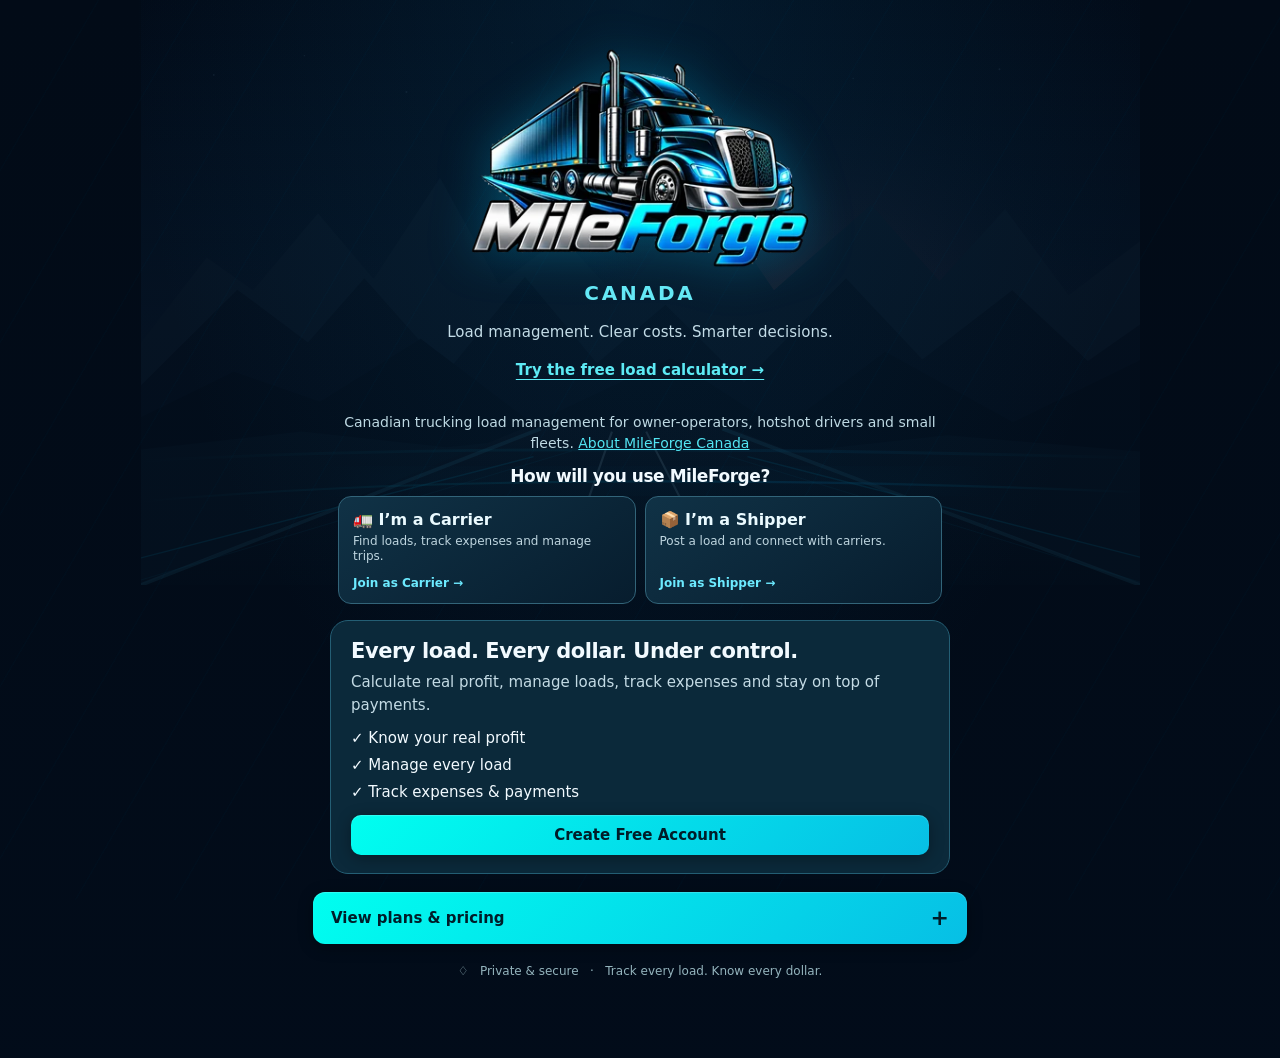
==== index.html @ 4748119d "Emit privacy-safe signup-completed dataLayer event after authenticated account registration" ====
<!doctype html><html lang="en"><head><meta charset="utf-8"><meta name="viewport" content="width=device-width,initial-scale=1"><meta name="theme-color" content="#061824"><title>MileForge Canada | Trucking Load Management & Profit Calculator</title><meta name="description" content="MileForge Canada is a trucking load management and profit calculator platform for owner-operators, hotshot drivers and small fleets. Track loads, expenses and invoices."><meta name="robots" content="index,follow"><link rel="canonical" href="https://mileforge.ca/"><script type="application/ld+json">{"@context":"https://schema.org","@type":"SoftwareApplication","name":"MileForge Canada","url":"https://mileforge.ca/","applicationCategory":"BusinessApplication","operatingSystem":"Web","description":"Canadian trucking load management software and trip profit calculator for owner-operators, hotshot drivers, and small fleets.","publisher":{"@type":"Organization","name":"MileForge Canada","url":"https://mileforge.ca/"},"inLanguage":"en"}</script><script type="application/ld+json">{"@context":"https://schema.org","@type":"WebSite","name":"MileForge Canada","alternateName":"MileForge","url":"https://mileforge.ca/","inLanguage":"en-CA"}</script><meta property="og:type" content="website"><meta property="og:site_name" content="MileForge Canada"><meta property="og:title" content="MileForge Canada — Smarter Load Management for Truckers"><meta property="og:description" content="Manage your loads, calculate trip costs and keep track of your trucking business."><meta property="og:url" content="https://mileforge.ca/"><link rel="icon" type="image/svg+xml" href="/icons/mileforge-icon-v7.svg" sizes="192x192"><link rel="manifest" href="/manifest.webmanifest?v=mileforge-v7"><link rel="apple-touch-icon" sizes="180x180" href="/icons/mileforge-icon-v7.svg"><meta name="apple-mobile-web-app-title" content="MileForge"><meta name="mobile-web-app-capable" content="yes"><meta name="apple-mobile-web-app-capable" content="yes"><script src="https://cdn.jsdelivr.net/npm/@supabase/supabase-js@2.57.0/dist/umd/supabase.min.js"></script><style>
*{box-sizing:border-box}body{margin:0;background:#061824;color:#f3fbff;font:15px system-ui,-apple-system,sans-serif}header{background:#092737;border-bottom:1px solid #1b5362;padding:14px 18px;display:flex;justify-content:space-between;align-items:center;gap:12px;position:sticky;top:0;z-index:5}.brand{font-size:24px;font-weight:900;letter-spacing:-1px}.brand span{color:#00daf1}.tagline{font-size:10px;letter-spacing:3px;color:#b0c9d1}main{max-width:960px;margin:auto;padding:20px 14px 90px}.tabs{display:flex;gap:8px;overflow:auto;margin:0 0 18px}.tabs button{white-space:nowrap}.panel,.load{background:#0b2838;border:1px solid #205165;border-radius:17px;padding:19px;margin-bottom:15px}h1{font-size:25px;margin:0 0 8px}h2{font-size:19px;margin:0 0 16px}p{line-height:1.5;color:#afcbd5}label{display:block;color:#bbd4dd;font-size:12px;margin:12px 0 5px}input,select,textarea{width:100%;min-height:43px;background:#041923;border:1px solid #387185;color:#fff;padding:10px 12px;border-radius:10px;font:inherit}textarea{min-height:86px}button{background:#00cbe5;color:#04202a;border:0;border-radius:10px;padding:11px 15px;font:inherit;font-weight:750;cursor:pointer}button:disabled{opacity:.45;cursor:not-allowed}.secondary{background:#163847;color:#eefaff}.danger{background:#472a37;color:#ffced5}.grid{display:grid;grid-template-columns:repeat(2,minmax(0,1fr));gap:10px}@media(max-width:580px){.grid{grid-template-columns:1fr}}.row{display:flex;justify-content:space-between;align-items:center;gap:10px;flex-wrap:wrap}.muted{color:#99b8c4;font-size:12px}.pill{background:#173f4e;color:#58e6f7;padding:5px 9px;border-radius:30px;font-size:12px}.money{color:#4ce6b6;font-size:22px;font-weight:900}.hidden{display:none!important}.load{padding:16px}.load h3{margin:8px 0}.notice{background:#143541;border-radius:10px;padding:12px;color:#d2f1f9;font-size:13px;margin:14px 0}.err{color:#ffa8a8}.success{color:#4ce6b6}.empty{padding:25px;text-align:center;background:#0d2837;border-radius:14px;color:#afd1dd}small{color:#9bb7c2}.actions{display:flex;gap:9px;margin-top:13px;flex-wrap:wrap}nav{display:flex;gap:8px}nav button{font-size:12px}.loader{opacity:.6}
:root{--cyan:#04e5f4;--cyan-deep:#008bb5;--navy:#020b17;--surface:#071b2e;--silver:#c9e5ee;--green:#3fe7b2}
html{scroll-behavior:smooth}body{background:radial-gradient(ellipse 75% 38% at 87% 0,rgba(0,148,218,.21),transparent),linear-gradient(165deg,#020a17 0%,#061b30 42%,#020b17 100%);min-height:100vh;color:#f6fbff;overflow-x:hidden}
body:before{content:"";position:fixed;inset:0;pointer-events:none;background:repeating-linear-gradient(120deg,transparent 0 84px,rgba(0,173,223,.018) 85px 86px);z-index:-1}
header{height:92px;padding:8px max(18px,calc((100vw - 1200px)/2));background:rgba(2,12,26,.93);border-bottom:1px solid rgba(0,226,248,.24);box-shadow:0 4px 30px #000a,0 1px 24px #00bed91e;backdrop-filter:blur(18px)}
.brand-wrap{display:flex;align-items:center;gap:13px}.brand-mark{height:66px;width:66px;border-radius:50%;object-fit:contain;box-shadow:0 0 20px #00d7f74d}.brand{font-style:italic;font-size:29px;line-height:1.1;letter-spacing:-1.1px;color:#ebfaff;text-shadow:0 0 22px #00cdec2c}.brand span{color:#00def3}.tagline{font-size:10px;letter-spacing:2.2px;color:#acc7d3;margin-top:3px}
main{max-width:1220px;padding:20px 18px 110px}h1,h2,h3{letter-spacing:-.45px}h1{font-size:clamp(23px,3vw,33px)}h2{font-size:22px}
button{transition:background .2s,transform .18s,box-shadow .2s;box-shadow:inset 0 1px 1px #fff3,0 3px 15px #0005}
button:hover:not(:disabled){transform:translateY(-2px);box-shadow:0 6px 24px #00cfe52b,inset 0 1px 0 #fff4}
button:focus-visible,input:focus-visible,select:focus-visible,textarea:focus-visible{outline:2px solid #03e4f7;outline-offset:2px}
button:not(.secondary):not(.danger){background:linear-gradient(135deg,#00fff0 0%,#07bfe5 100%);color:#001d29}
button.secondary{background:linear-gradient(155deg,#163d55,#071b2b);border:1px solid #27637b;color:#dffbff}
.panel,.load{background:linear-gradient(150deg,rgba(11,45,67,.97),rgba(4,18,34,.97));border:1px solid #16566f;box-shadow:0 15px 40px #0006,inset 0 1px #ffffff0c;border-radius:19px}
.panel{padding:clamp(16px,2.5vw,25px)}.load:hover{border-color:#0ecde8;box-shadow:0 0 24px #00d2f11f}
input,select,textarea{background:#041523;border:1px solid #30647a;color:#eafaff;border-radius:11px}
select option{background:#061a2b}
.pill{background:#043d4b;border:1px solid #167e91;color:#77f8ff}.money{color:#37ffc5;text-shadow:0 0 12px #00bc8255}
.cinema-hero{position:relative;isolation:isolate;display:flex;align-items:center;min-height:380px;overflow:hidden;border-radius:24px;padding:clamp(22px,5vw,54px);background:#071522;box-shadow:0 16px 55px #0009,0 0 0 1px #20627a,0 0 32px #03c8e41a;margin-bottom:18px}
.cinema-hero:before{content:"";position:absolute;inset:0;z-index:-2;background-image:linear-gradient(90deg,#020e1ff5 0%,#031323eb 34%,#06213a6e 68%,#06102048 100%),url('[data-uri]');background-size:cover;background-position:center,right 45% top -85px;background-repeat:no-repeat;background-size:cover,auto 570px}
.cinema-hero:after{content:"";position:absolute;inset:0;z-index:-1;background:linear-gradient(0deg,#051726bc,transparent 45%),radial-gradient(ellipse at 77% 56%,#00c9ef14,transparent 45%);pointer-events:none}
.hero-content{position:relative;max-width:600px;z-index:1}.hero-kicker{font-size:12px;font-weight:800;letter-spacing:3px;color:#3cf6f2;text-transform:uppercase;display:flex;align-items:center;gap:9px}
.hero-kicker:before{content:"";display:inline-block;height:8px;width:8px;border-radius:50%;background:#40ffd2;box-shadow:0 0 14px #33ffd9}
.hero-title{font-size:clamp(36px,5.4vw,63px);line-height:.99;font-weight:950;letter-spacing:-1.8px;margin:18px 0 18px;max-width:620px;text-shadow:0 4px 22px #000a}.hero-title em{color:#02f4f1;font-style:normal;text-shadow:0 0 22px #00a9ca84}
.hero-desc{max-width:470px;color:#e0f5fa;font-size:15px;line-height:1.75;text-shadow:0 1px 4px #000}
.hero-actions{display:flex;gap:12px;flex-wrap:wrap;margin-top:27px}.hero-actions button{padding:14px 21px;font-size:14px;border-radius:13px}
.hero-footer{display:flex;align-items:center;gap:18px;margin-top:25px;flex-wrap:wrap;color:#cce5ed;font-size:12px}
.hero-footer span:before{content:"✓";margin-right:7px;color:#4ff5bb;font-weight:900}
.glow-line{height:1px;background:linear-gradient(90deg,transparent,#00ecfb8d,transparent);box-shadow:0 0 20px #04e5f480;margin:20px 0}
.dashboard-nav{display:grid;grid-template-columns:repeat(6,minmax(0,1fr));gap:10px;margin:20px 0 28px}
.dashboard-nav button{min-height:90px;display:flex;flex-direction:column;justify-content:center;align-items:center;gap:9px;background:linear-gradient(145deg,#0e334a,#041524);border:1px solid #246077;border-bottom:2px solid #0d4c63;color:#dff6fd;border-radius:15px;font-size:12px;letter-spacing:.1px;box-shadow:inset 0 1px #ffffff16,0 8px 26px #0005}
.dashboard-nav button .nav-emoji{font-size:26px;filter:drop-shadow(0 0 8px #00d2e54a)}.dashboard-nav button.active{border-color:#03e5f1;border-bottom:3px solid #00ffeb;background:linear-gradient(145deg,#0a4c61,#072439);box-shadow:inset 0 0 18px #00bdcc39,0 0 22px #00b6d833;color:#fff}
.overview-grid{display:grid;grid-template-columns:repeat(3,minmax(0,1fr));gap:12px;margin-bottom:18px}.metric-card{background:linear-gradient(155deg,#0a3046,#071d32);padding:22px;border:1px solid #206b85;border-radius:17px;box-shadow:0 10px 30px #0006;min-height:128px}.metric-label{font-size:12px;color:#99bbcc}.metric-value{font-size:28px;font-weight:900;color:#f9ffff;margin:13px 0 7px}.metric-detail{font-size:11px;color:#60e4ee}
.section-eyebrow{font-size:12px;color:#58e7f4;letter-spacing:2px;text-transform:uppercase;font-weight:700}
.feature-row{display:grid;grid-template-columns:1.2fr 1fr;gap:16px}.feature-tile{padding:22px;background:linear-gradient(148deg,#082f42,#031526);border:1px solid #20576a;border-radius:16px;min-height:160px}.feature-tile h3{font-size:18px;margin:0 0 6px}.feature-tile p{font-size:13px}
#auth{border:1px solid #117c94;box-shadow:0 0 26px #00a8c71a,0 18px 50px #0007}
#auth h1{font-size:25px}#auth .actions button{flex:1;min-height:47px}
#profit .panel{max-width:830px}.profit-output{background:linear-gradient(130deg,#063c4d,#09283b);border:1px solid #06bba5;border-radius:18px;padding:22px;margin-top:20px}.profit-output strong{color:#60ffd4;font-size:34px}.profit-output .row{border-bottom:1px solid #ffffff20;padding:9px 0}.profit-output .row:last-child{border:0}
#find h1,#equipment h1,#post h1,#mine h1,#profit h1{margin-bottom:5px}
footer{margin-top:35px}footer p{font-size:12px}
@media(max-width:730px){header{height:76px;padding:8px 15px}.brand-mark{width:53px;height:53px}.brand{font-size:23px}.tagline{font-size:8px;letter-spacing:1.3px}main{padding:13px 13px 90px}.cinema-hero{min-height:390px;padding:24px 21px;border-radius:19px}.cinema-hero:before{background-image:linear-gradient(90deg,#020f1ff2 0%,#031424cc 65%,#03142475),url('[data-uri]');background-position:center,right -65px top -12px;background-size:cover,auto 465px;background-repeat:no-repeat}.hero-title{font-size:38px}.hero-desc{font-size:13px}.hero-actions button{padding:12px 13px}.dashboard-nav{grid-template-columns:repeat(3,minmax(0,1fr));gap:7px;margin:14px 0 20px}.dashboard-nav button{min-height:78px;font-size:11px;padding:6px 4px;border-radius:12px}.dashboard-nav button .nav-emoji{font-size:24px}.overview-grid{grid-template-columns:repeat(2,minmax(0,1fr));gap:8px}.metric-card{padding:15px;min-height:112px}.metric-value{font-size:23px}.feature-row{grid-template-columns:1fr}.hero-footer{gap:9px}.hero-footer span{font-size:11px}}
@media(max-width:390px){.hero-title{font-size:32px}.hero-footer{display:none}.dashboard-nav button{font-size:10px}.brand-mark{width:46px;height:46px}}
@media(prefers-reduced-motion:reduce){html{scroll-behavior:auto}button{transition:none}}

/* MileForge mobile-first quiet cinematic home */
header{height:80px;padding-top:8px;padding-bottom:8px}
main{max-width:1000px;padding-top:22px}
.compact-hero{min-height:156px;padding:29px 29px;margin-bottom:16px;border:1px solid #13536a;border-radius:19px;background:linear-gradient(125deg,#071c30,#051321);box-shadow:inset 0 1px 0 #ffffff18,0 8px 30px #0005;overflow:hidden}
.compact-hero:before{background:radial-gradient(ellipse at 98% 50%,rgba(0,219,240,.16),transparent 58%),linear-gradient(120deg,#0a2d45,#041322 72%);background-image:radial-gradient(ellipse at 97% 53%,rgba(0,227,244,.19),transparent 56%),linear-gradient(135deg,#072a40,#051423 75%);background-size:cover;background-position:center}
.compact-hero:after{background:linear-gradient(90deg,transparent,#00c7eb10)}
.compact-hero .hero-content{max-width:760px}
.compact-hero .hero-title{font-size:clamp(28px,4vw,39px);line-height:1.12;letter-spacing:-.9px;margin:0 0 9px;font-weight:800}
.compact-hero .hero-desc{font-size:14px;line-height:1.45;margin:0;color:#bdd6df}
.dashboard-nav{display:grid;grid-template-columns:repeat(2,minmax(0,1fr));gap:11px;margin:0 0 22px}
.dashboard-nav .home-action{min-height:96px;display:flex;flex-direction:column;justify-content:center;align-items:center;gap:8px;background:linear-gradient(150deg,#0b2c41,#081c30);border:1px solid #1a4b63;border-radius:14px;color:#eaf8ff;font-size:14px;font-weight:700;letter-spacing:0;box-shadow:0 6px 20px #0004,inset 0 1px #ffffff0e;padding:15px 12px}
.dashboard-nav .home-action:hover{border-color:#09d4e9;background:linear-gradient(150deg,#113b52,#081f32)}
.dashboard-nav .home-action .action-icon{height:26px;width:26px;color:#53d5e8;flex-shrink:0}
.dashboard-nav .home-action.primary-action{grid-column:1/-1;flex-direction:row;justify-content:flex-start;text-align:left;min-height:79px;padding:14px 24px;background:linear-gradient(112deg,#04dfeb,#12b8dd);color:#041b27;border:1px solid #41f9f6;font-size:17px;box-shadow:0 6px 24px #00c7db2b}
.dashboard-nav .home-action.primary-action .action-icon{color:#063746;height:28px;width:28px}
.dashboard-nav .home-action.primary-action .action-chevron{margin-left:auto;font-size:23px;font-weight:400;color:#04313c}
.dashboard-nav .home-action.primary-action:hover{background:linear-gradient(112deg,#59fff9,#06c4de)}
.section-back{margin:0 0 16px}
.section-back .back-button{background:transparent!important;border:1px solid #28536b;color:#bdebf2!important;padding:9px 14px;font-size:13px;box-shadow:none;border-radius:12px}
#overview.hidden{display:none}
#auth{max-width:690px;margin:0 auto 18px}
#find,#profit,#equipment,#post,#mine{animation:home-fade .16s ease-out}
@keyframes home-fade{from{opacity:.7;transform:translateY(4px)}to{opacity:1;transform:none}}
@media(max-width:730px){
 header{height:73px;padding:7px 14px}
 .brand-mark{width:51px;height:51px}
 .brand{font-size:23px}
 main{padding:15px 14px 95px}
 .compact-hero{min-height:138px;margin-bottom:13px;padding:22px 21px;border-radius:17px}
 .compact-hero .hero-title{font-size:30px;line-height:1.11;margin:0 0 8px}
 .compact-hero .hero-desc{font-size:13px;line-height:1.45}
 .dashboard-nav{grid-template-columns:repeat(2,minmax(0,1fr));gap:10px;margin:0 0 18px}
 .dashboard-nav .home-action{min-height:90px;padding:12px 9px;font-size:13px;border-radius:14px}
 .dashboard-nav .home-action.primary-action{min-height:75px;padding:12px 19px;font-size:16px}
 .dashboard-nav .home-action .action-icon{width:25px;height:25px}
}
@media(max-width:390px){.compact-hero .hero-title{font-size:27px}.compact-hero{min-height:134px}.dashboard-nav .home-action{min-height:85px}.brand-mark{width:45px;height:45px}}
@media(prefers-reduced-motion:reduce){#find,#profit,#equipment,#post,#mine{animation:none}}

/* MileForge login-first cinematic homepage + compact marketplace teaser */
body.guest{background:radial-gradient(ellipse at 82% 15%,rgba(1,188,213,.17),transparent 50%),radial-gradient(ellipse at 15% 80%,rgba(0,110,159,.15),transparent 55%),#031320;}
body.guest header{display:none}
body.guest main{max-width:670px;padding:33px 18px 60px}
body.guest footer{display:none}
body.guest #appWorkspace{display:none!important}
.guest-portal{max-width:604px;margin:0 auto}
.guest-portal.hidden{display:none!important}
.entry-brand{text-align:center;margin:0 auto 24px}
.entry-brand-mark{display:block;width:min(72vw,260px);height:auto;aspect-ratio:1;object-fit:contain;margin:0 auto 13px;border-radius:50%;filter:drop-shadow(0 0 25px rgba(1,216,234,.28))}
.entry-brand-word{font-size:clamp(35px,6vw,49px);font-weight:900;line-height:1;letter-spacing:-1.8px;font-style:italic;color:#eff9fd;text-shadow:0 5px 23px #0005}
.entry-brand-word span{color:#3ce2e9}
.entry-brand-sub{font-weight:750;font-size:11px;letter-spacing:3px;color:#b9d7dc;margin-top:12px}
.entry-brand p{margin:16px 0 0;color:#b5cdd5;font-size:15px}
.auth-panel{border:1px solid #2c5b66;border-radius:30px;background:rgba(9,35,49,.94);padding:34px;box-shadow:0 28px 75px rgba(0,0,0,.28),inset 0 1px 0 rgba(92,225,230,.08)}
.auth-switch{display:grid;grid-template-columns:1fr 1fr;gap:5px;padding:7px;border-radius:16px;background:#061e2c;margin-bottom:36px}
.auth-switch button{border:0;box-shadow:none;background:transparent!important;color:#bed2d8!important;min-height:52px;font-size:16px;border-radius:12px;font-weight:750}
.auth-switch button.is-selected{background:#174d58!important;color:#51e9e8!important}
.auth-switch button:hover{transform:none;box-shadow:none!important}
.auth-panel h1{font-size:clamp(27px,4.5vw,36px);letter-spacing:-1px;line-height:1.1;margin:0 0 9px;color:#fff}
.auth-panel>p{color:#b7cfd5;font-size:15px;line-height:1.5;margin:0 0 22px}
.auth-panel label{color:#d3ecf0;font-size:14px;font-weight:680;margin:20px 0 9px}
.auth-panel input{display:block;width:100%;min-height:58px;border-radius:12px;border:1px solid #376879;background:#041b29;padding:16px 17px;font-size:16px;color:#fff}
.auth-panel input::placeholder{color:#7895a1}
.auth-panel input:focus{border-color:#40e7eb;box-shadow:0 0 0 3px #00cdd224;outline:none}
.auth-panel .auth-submit{width:100%;min-height:57px;border-radius:13px;margin-top:27px;font-size:17px;font-weight:800;background:#37d8cf!important;color:#042630!important}
.auth-panel #authMsg{min-height:14px;font-size:13px;margin:14px 0 0;color:#d5eff0}
.market-teaser{position:relative;overflow:hidden;margin:18px auto 0;padding:25px 27px 24px;background:linear-gradient(145deg,#0a3141,#071c2e 75%);border:1px solid #205a69;border-radius:23px;box-shadow:0 15px 35px #0004}
.market-teaser:before{content:"";position:absolute;right:-60px;top:-95px;width:220px;height:220px;border-radius:50%;background:radial-gradient(circle,#02d4eb24,transparent 66%);pointer-events:none}
.market-eyebrow{position:relative;font-size:10px;letter-spacing:2px;color:#43eee9;font-weight:850}
.pulse-dot{display:inline-block;width:7px;height:7px;background:#42e7bb;border-radius:50%;box-shadow:0 0 11px #2ef4c5;margin-right:7px}
.market-teaser h2{position:relative;margin:11px 0;font-size:clamp(20px,3.5vw,26px);line-height:1.19;letter-spacing:-.7px}
.market-teaser h2 span{color:#52f2ed}
.market-teaser>p{font-size:13px;color:#b5ced8;line-height:1.55;margin:0 0 16px}
.market-tags{display:flex;flex-wrap:wrap;gap:7px;margin:16px 0}
.market-tags span{font-size:11px;color:#cce9ed;background:#092938;border:1px solid #1d5463;padding:8px 10px;border-radius:8px;white-space:nowrap}
.market-actions{display:grid;grid-template-columns:1fr 1fr;gap:9px}
.market-actions button{min-height:47px;border-radius:11px;font-size:13px}
.market-actions .market-outline{background:#102e42!important;color:#d8fbfe!important;border:1px solid #348195}
.market-teaser .teaser-caveat{margin:12px 0 0;color:#85a9b7;font-size:11px}
.entry-trust{text-align:center;color:#94b4bd;font-size:12px;padding:20px 0}
@media(min-width:790px){body.guest main{padding-top:44px}.entry-brand-mark{width:275px}.entry-brand{margin-bottom:30px}}
@media(max-width:540px){body.guest main{padding:26px 15px 55px}.entry-brand-mark{width:min(64vw,238px)}.entry-brand p{font-size:14px}.auth-panel{padding:23px 21px;border-radius:24px}.auth-switch{margin-bottom:27px}.auth-switch button{font-size:15px;min-height:48px}.auth-panel input{min-height:55px}.market-teaser{padding:22px 18px;border-radius:20px}.market-tags span{font-size:10px;padding:7px 8px}.market-actions{grid-template-columns:1fr 1fr}.market-actions button{padding:11px 7px}.entry-trust{font-size:11px}}
@media(prefers-reduced-motion:reduce){.auth-switch button,.market-actions button{transition:none}}


/* Clean round MileForge logo */
.entry-brand-mark,.brand-mark{border-radius:50%;border:0;box-shadow:none;filter:none}

/* Approved transparent sign-up logo */
.entry-brand-mark{border-radius:0;background:transparent;box-shadow:none;filter:none}
.mileforge-word-logo{display:inline-block;font-weight:1000;font-style:italic;letter-spacing:-.07em;font-size:clamp(44px,10vw,86px);line-height:1.12;color:#e7f4fb;text-shadow:0 2px 0 #607e91,0 6px 16px #0009}.mileforge-word-logo span{color:#00dff7;text-shadow:0 2px 0 #06799b,0 6px 16px #0009}.mileforge-word-logo-small{font-size:27px;white-space:nowrap}.brand-approved-icon{width:54px;height:54px;object-fit:contain;flex:none}.entry-approved-logo{display:block;width:min(100%,430px);height:auto;max-height:120px;object-fit:contain;margin:0 auto 12px;filter:drop-shadow(0 0 14px #0adbf01b)}body.guest .guest-portal,body.guest .entry-brand{min-width:0;max-width:100%;overflow:visible}body.guest .entry-approved-logo{max-width:100%;height:auto;object-position:center;}@media(max-width:540px){.brand-approved-icon{width:43px;height:43px}.entry-approved-logo{width:min(72vw,290px);max-width:100%;max-height:210px;margin-bottom:8px}.mileforge-word-logo-small{font-size:clamp(19px,5vw,26px)}}
/* Approved artwork, compact horizontal navigation branding */
.mileforge-header-link{display:inline-flex;align-items:center;justify-content:flex-start;flex:0 1 auto;min-width:0;text-decoration:none;line-height:0}.mileforge-header-logo{display:block;width:clamp(174px,21vw,224px);height:auto;max-height:58px;object-fit:contain;object-position:left center}.mileforge-header-link:focus-visible{outline:2px solid #5deaf4;outline-offset:5px;border-radius:4px}@media(max-width:730px){.mileforge-header-logo{width:clamp(155px,48vw,196px);max-height:50px}}@media(max-width:390px){.mileforge-header-logo{width:155px;max-height:46px}}

/* MileForge approved horizontal truck artwork, responsive header */
.mileforge-header-link{flex:0 1 auto;max-width:calc(100% - 96px);overflow:hidden}.mileforge-header-logo{display:block;width:clamp(214px,25vw,282px);height:auto;max-height:64px;object-fit:contain;object-position:left center}@media(max-width:730px){.mileforge-header-logo{width:clamp(188px,57vw,260px);max-height:53px}}@media(max-width:390px){.mileforge-header-logo{width:clamp(182px,54vw,213px);max-height:48px}}

/* Unified approved Mile Forge identity, truck left and spaced wordmark right */
.mileforge-header-logo{width:clamp(218px,27vw,282px);max-height:66px;object-fit:contain}.entry-approved-logo{width:min(100%,510px);max-height:none;aspect-ratio:440/106;height:auto;object-fit:contain;margin:0 auto 18px}@media(max-width:730px){.mileforge-header-logo{width:clamp(180px,55vw,250px);max-height:55px}}@media(max-width:540px){.entry-approved-logo{width:min(94vw,460px);max-height:none;margin-bottom:13px}}@media(max-width:390px){.mileforge-header-logo{width:clamp(174px,52vw,205px)}}

/* crisp proportional SVG, no blurring filters */
.mileforge-header-logo,.entry-approved-logo{image-rendering:auto;filter:none;object-fit:contain}.entry-approved-logo{aspect-ratio:800/170;max-width:550px;max-height:none}

/* Restore the original approved stacked truck + MileForge logo.
   Override previous horizontal-lockup rules; preserve the rest of the UI. */
header .mileforge-header-logo{width:clamp(108px,12vw,132px);height:auto;max-height:76px;aspect-ratio:3/2;object-fit:contain;filter:none}
body.guest .entry-brand .entry-approved-logo{display:block;width:min(80vw,360px);max-width:100%;height:auto;max-height:none;aspect-ratio:3/2;object-fit:contain;object-position:center;margin:0 auto 14px;filter:none}
@media(max-width:730px){header .mileforge-header-logo{width:112px;max-height:75px}}
@media(max-width:540px){body.guest .entry-brand .entry-approved-logo{width:min(78vw,320px);max-height:none;margin-bottom:14px}}

/* Centered cinematic MileForge dashboard hero — desktop + compact mobile */
#cinemaHero.cinema-hero.compact-hero{
  display:flex;align-items:center;justify-content:center;text-align:center;
  min-height:186px;padding:25px clamp(15px,4vw,40px) 27px;
  margin-bottom:18px;border-radius:22px;border:1px solid #277e91;
  background:#061929;
  box-shadow:inset 0 1px 0 #a9faff24,inset 0 -1px 0 #13b4ca18,0 12px 34px #0006,0 0 25px #02a8c20b;
}
#cinemaHero.cinema-hero.compact-hero::before{
  content:"";position:absolute;inset:0;z-index:-2;
  background:radial-gradient(ellipse 80% 95% at 50% 100%,#03b4ce24,transparent 70%),
             radial-gradient(ellipse 60% 90% at 50% 3%,#07bad329,transparent 77%),
             linear-gradient(145deg,#0b3044 0%,#051b2e 50%,#08293a 100%);
  background-size:cover;background-position:center;
}
#cinemaHero.cinema-hero.compact-hero::after{
  content:"";position:absolute;inset:0;z-index:-1;pointer-events:none;
  background:linear-gradient(90deg,transparent 7%,#45eefd7a 49%,transparent 93%) top center/78% 1px no-repeat,
             linear-gradient(90deg,transparent 17%,#05d9eb44 50%,transparent 83%) bottom center/64% 1px no-repeat;
}
#cinemaHero .hero-content{width:100%;max-width:800px;margin-inline:auto;display:flex;flex-direction:column;align-items:center;justify-content:center;gap:0}
#cinemaHero .hero-command-label{display:flex;align-items:center;justify-content:center;gap:8px;margin:0 0 12px;
  color:#9ae9f3;font-size:10px;line-height:1.25;font-weight:800;letter-spacing:2.1px;text-transform:uppercase}
#cinemaHero .hero-status-dot{display:inline-block;flex:none;width:6px;height:6px;border-radius:50%;
  background:#46f5e6;box-shadow:0 0 11px #23ddfa9e}
#cinemaHero .hero-title{max-width:none;margin:0 auto 12px;text-align:center;font-size:clamp(29px,4.2vw,43px);
  font-weight:900;letter-spacing:-1.2px;line-height:1.14;color:#f6fbff;text-shadow:0 3px 18px #0006}
#cinemaHero .hero-title em{font-style:normal;color:#24f5ee;text-shadow:0 0 20px #05ddec55}
#cinemaHero .hero-desc{width:100%;max-width:620px;margin:0 auto;text-align:center;
  color:#bbd8e2;font-size:clamp(12px,1.65vw,15px);line-height:1.5}
@media(max-width:600px){
  #cinemaHero.cinema-hero.compact-hero{min-height:170px;padding:22px 16px 23px;border-radius:20px;margin-bottom:17px}
  #cinemaHero .hero-command-label{font-size:9px;letter-spacing:1.4px;margin-bottom:10px}
  #cinemaHero .hero-title{font-size:clamp(26px,6vw,33px);letter-spacing:-.8px;line-height:1.13;margin-bottom:11px}
  #cinemaHero .hero-desc{max-width:360px;font-size:12px;line-height:1.5}
}
@media(max-width:365px){
  #cinemaHero.cinema-hero.compact-hero{padding-inline:12px;min-height:162px}
  #cinemaHero .hero-title{font-size:25px}
  #cinemaHero .hero-command-label{font-size:8px;letter-spacing:1.05px}
}

/* Login and registration share one accessible password visibility control. */
.auth-panel .mf-password-field{position:relative;width:100%}
.auth-panel .mf-password-field #password{padding-right:86px}
.auth-panel .mf-password-field .mf-password-toggle{position:absolute;right:9px;top:50%;transform:translateY(-50%);min-width:66px;min-height:41px;padding:8px 10px;border:1px solid #2f6577;border-radius:10px;box-shadow:none;background:#103b4a;color:#e2f8ff;font-size:14px;font-weight:740;line-height:1.2;cursor:pointer}
.auth-panel .mf-password-field .mf-password-toggle:hover:not(:disabled){transform:translateY(-50%);background:#165365;box-shadow:none}
.auth-panel .mf-password-field .mf-password-toggle:focus-visible{outline:2px solid #37e5ed;outline-offset:2px}
</style><link rel="stylesheet" href="/haulwise-tools.css?v=20261023-seven"><link rel="stylesheet" href="/profit-calculator.css?v=20261023"><link rel="stylesheet" href="/mileforge-cinematic-v2.css?v=2"><link rel="stylesheet" href="/mileforge-polish-v3.css?v=1"><link rel="stylesheet" href="/mileforge-growth-v4.css?v=1"><link rel="stylesheet" href="/mileforge-load-invoices-v1.css?v=1"><link rel="stylesheet" href="/mileforge-home-polish-v5.css?v=1">
<link rel="stylesheet" href="/mileforge-full-rig-v6.css?v=2"><style>.mf-fit{font-size:11px;line-height:1.4;white-space:normal}.mf-fit-blocked{border-color:#a8545c;color:#ffd2d2;background:#472333}.mf-fit-review,.mf-fit-setup{border-color:#ba8943;color:#ffe0a9;background:#473419}.mf-fit-preliminary{border-color:#1e9c9d;color:#b1fff7;background:#073e43}.mf-fit-detail{margin:8px 0!important}.mf-provider-incompatible{opacity:.78}</style><link rel="stylesheet" href="/mileforge-growth-priorities-v7.css?v=1"><link rel="stylesheet" href="/mileforge-myloads-v8.css?v=1">
<link rel="stylesheet" href="/mileforge-loads-layout-v9.css?v=1">
<link rel="stylesheet" href="/mileforge-ad-dashboard-v10.css?v=1"><style>
.mf-audience{max-width:620px;margin:16px auto 20px;text-align:center}
.mf-audience h2{font-size:20px;margin:0 0 14px}
.mf-audience-grid{display:grid;grid-template-columns:1fr 1fr;gap:12px}
.mf-audience-card{display:flex;flex-direction:column;align-items:flex-start;text-align:left;gap:9px;padding:20px;border-radius:16px;background:linear-gradient(145deg,#103246,#071d2e)!important;border:1px solid #326479;color:#eafaff!important;min-height:161px}
.mf-audience-card strong{font-size:19px}.mf-audience-card span{font-size:13px;font-weight:400;color:#bed5df;line-height:1.4}
.mf-audience-card em{font-size:13px;font-style:normal;color:#6ceaff;margin-top:auto}
.mf-audience-card.chosen{border-color:#0ef0e6;box-shadow:0 0 0 2px #0ef0e638}
@media(max-width:480px){.mf-audience-grid{grid-template-columns:1fr}.mf-audience-card{min-height:115px;padding:15px}}
.mf-audience{max-width:604px;margin:8px auto 12px}
.mf-audience h2{font-size:17px;margin:0 0 10px}
.mf-audience-grid{grid-template-columns:repeat(2,minmax(0,1fr));gap:9px}
.mf-audience-card{min-height:108px;padding:13px 14px;gap:5px;border-radius:13px;box-shadow:none}
.mf-audience-card strong{font-size:16px}.mf-audience-card span{font-size:12px;line-height:1.3}
.mf-audience-card em{font-size:12px}
.mf-auth-collapsed{display:none!important}
.auth-panel{padding:22px!important;margin-top:12px!important}
.auth-switch{margin-bottom:16px!important}
#signupTab{display:none!important}
.auth-switch{grid-template-columns:1fr!important}
.auth-panel>p{margin-bottom:12px!important}
@media(max-width:480px){.mf-audience-grid{grid-template-columns:repeat(2,minmax(0,1fr))}.mf-audience-card{min-height:124px;padding:12px 10px}.mf-audience-card strong{font-size:15px}.mf-audience-card span{font-size:11px}.mf-audience-card em{font-size:11px}.auth-panel{padding:17px!important}}
</style></head><body class="guest">
<header><a class="brand-wrap mileforge-header-link" href="/" aria-label="MileForge home"><img class="mileforge-header-logo" src="/icons/mileforge-original-restored-v14.svg" width="144" height="96" alt="MileForge original truck logo"></a><nav><button id="authBtn" class="secondary" onclick="openSignIn()">Sign in</button><button id="logoutBtn" class="secondary hidden" onclick="signOut()">Sign out</button></nav></header>
<main>

<div id="guestPortal" class="guest-portal">
  <div class="entry-brand" aria-label="MileForge Canada">
    <img class="entry-approved-logo" src="/icons/mileforge-original-restored-v14.svg" alt="MileForge original truck logo" width="360" height="240">
    <div class="mf-country-label" style="font-size:clamp(15px,3.4vw,20px);font-weight:800;letter-spacing:.14em;color:#66e9f6;text-align:center;margin:-4px 0 12px">CANADA</div>
    <p>Load management. Clear costs. Smarter decisions.</p><p class="public-calc-link"><a href="/calculator.html" style="color:#5deaf4;font-weight:750;text-decoration:underline;text-underline-offset:4px">Try the free load calculator →</a></p>
  </div>
  <p class="mf-public-identity" style="max-width:620px;margin:0 auto 12px;text-align:center;color:#bed9e3;font-size:14px">Canadian trucking load management for owner-operators, hotshot drivers and small fleets. <a href="/about.html" style="color:#53e5f3">About MileForge Canada</a></p>
  <section class="mf-audience" aria-label="Choose how you use MileForge"><h2>How will you use MileForge?</h2><div class="mf-audience-grid"><button type="button" id="mfCarrierChoice" class="mf-audience-card" onclick="chooseAudience('carrier')"><strong>🚛 I’m a Carrier</strong><span>Find loads, track expenses and manage trips.</span><em>Join as Carrier →</em></button><button type="button" id="mfShipperChoice" class="mf-audience-card" onclick="chooseAudience('shipper')"><strong>📦 I’m a Shipper</strong><span>Post a load and connect with carriers.</span><em>Join as Shipper →</em></button></div></section>
  <section id="auth" class="auth-panel mf-auth-collapsed" aria-labelledby="authTitle">
    <div class="auth-switch" role="tablist" aria-label="Account access">
      <button id="signinTab" type="button" role="tab" aria-selected="true" class="is-selected" onclick="setAuthMode('signin')">Sign in</button>
      <button id="signupTab" type="button" role="tab" aria-selected="false" onclick="setAuthMode('signup')">Create account</button>
    </div>
    <h1 id="authTitle">Welcome back</h1>
    <p id="authHelp">Access your loads, review trip costs and plan your next haul.</p>
    <p id="mfAudienceHint" class="muted" aria-live="polite" hidden></p>
    <form id="authForm" novalidate>
      <label for="email">Email address</label>
      <input id="email" type="email" placeholder="driver@example.com" autocomplete="email" required>
      <label for="password">Password</label>
      <div class="mf-password-field"><input id="password" type="password" placeholder="Enter your password" autocomplete="current-password" minlength="6" required><button id="mfPasswordToggle" class="mf-password-toggle" type="button" onclick="togglePasswordVisibility()" aria-controls="password" aria-label="Show password" aria-pressed="false">Show</button></div>
      <button type="submit" id="submitAuth" class="auth-submit">Sign in</button>
    </form>
    <div id="mfSignupBenefits" class="mf-signup-benefits" hidden><strong>Start free — no payment required.</strong> Estimate load profitability, build your truck profile and explore available member-posted jobs. Saved work history and advanced records are part of Pro.</div><p id="mfInviteGreeting" class="mf-invite-greeting" hidden>A driver invited you to try MileForge. Welcome!</p><p id="authMsg" role="status" aria-live="polite"></p>
  </section>
  <section class="mf-simple-benefits" aria-label="Why MileForge" style="max-width:620px;margin:16px auto;padding:18px 20px;border:1px solid #245e74;border-radius:18px;background:#0b293a">
    <h2 style="font-size:21px;margin:0 0 8px">Every load. Every dollar. Under control.</h2>
    <p style="color:#c4dbe5;line-height:1.55;margin:0 0 12px">Calculate real profit, manage loads, track expenses and stay on top of payments.</p>
    <div style="display:grid;gap:9px;margin-bottom:14px"><div>✓ Know your real profit</div><div>✓ Manage every load</div><div>✓ Track expenses &amp; payments</div></div>
    <button type="button" class="auth-submit" style="width:100%" onclick="chooseAudience('carrier')">Create Free Account</button>
  </section>
  <details class="public-plans"><summary class="plan-toggle">View plans &amp; pricing <span>+</span></summary><div class="plan-free-note"><strong>Start free. Upgrade when ready.</strong><br>Free includes load tracking, expenses, trip profit calculations, invoices and reports. Community load browsing and posting are available now. External load-board integration is coming soon, pending partner approval.</div><div class="plan-grid"><article class="plan-card"><span class="pill">Available now</span><h3>Free</h3><div class="plan-price">$0 <small>CAD</small></div><p>Essential tools to plan your next haul.</p><ul><li>Trip profit calculator</li><li>Equipment profile</li><li>Track your loads and expenses</li><li>Invoices and reports</li></ul><button type="button" onclick="setAuthMode('signup');showAuth()">Create free account</button></article><article class="plan-card pro"><span class="pill">Pro · standard monthly</span><h3>MileForge Pro</h3><div class="plan-price">$29.99 <small>CAD / month</small></div><p>Keep your hauling business organized.</p><ul><li>Everything in Free</li><li>Community marketplace tools (available now)</li><li>External load search (coming soon; subject to partner approval)</li><li>Post loads and manage inquiries</li><li>Equipment matching</li><li>Advanced profit analytics</li></ul><button type="button" class="secondary" disabled>Select Pro</button><p class="work-pending">Pro is $29.99 CAD per month for new subscribers, billed monthly through secure Stripe checkout when available. Manage or cancel future renewals in billing. Complimentary Pro access remains free.</p></article></div><p class="work-note">Marketplace listings are included with Pro. Bookings and haul payments are arranged directly between members; MileForge does not currently collect booking fees.</p></details><!-- Trusted Partners: hidden until an actual partnership and logo-use permission are confirmed. -->
<section id="mfTrustedPartners" hidden aria-label="Trusted partners" style="max-width:620px;margin:18px auto 8px;padding:16px 18px;text-align:center;border:1px solid #214b5e;border-radius:14px;background:#0a2534">
  <h2 style="margin:0 0 10px;font-size:18px">Trusted Partners</h2>
  <div id="mfApprovedPartnerLogos" style="display:flex;flex-wrap:wrap;gap:18px;align-items:center;justify-content:center"></div>
  <!-- Add approved partner logo links here, then remove the section's hidden attribute only after permission. -->
</section>
<div class="entry-trust">♢ &nbsp; Private &amp; secure &nbsp; · &nbsp; Track every load. Know every dollar.</div>
</div>

<div id="appWorkspace" class="hidden">
<section id="cinemaHero" class="cinema-hero compact-hero" aria-label="MileForge home">
 <div class="hero-content"><p class="hero-command-label"><span class="hero-status-dot" aria-hidden="true"></span>YOUR HAULING COMMAND CENTER</p><h1 class="hero-title">Manage your loads.<br><em>Know your numbers.</em></h1><p class="hero-desc">Calculate costs. Track expenses. Find better loads. Keep more profit.</p><figure class="mf-full-truck-image" aria-label="Full semi-truck and trailer">
<img src="https://videocdn.pollo.ai/web-cdn/pollo/production/cmvh718mb1oag10hwiqrz0hx7/image/1792820818899-77355eb4-16ca-4b2d-8479-2b3948c5339e.png" alt="Complete tractor and long enclosed trailer travelling together on an open highway" width="1672" height="941" loading="eager" fetchpriority="high" decoding="async" onerror="this.style.display='none'">
</figure><button class="cinema-hero-cta" type="button" onclick="tab('profit')">Calculate your next load <span aria-hidden="true">→</span></button></div>
</section>
<nav class="dashboard-nav" id="homeNav" aria-label="MileForge main navigation">
 <button type="button" class="home-action" data-tab="log" onclick="tab('log')" aria-label="View and track saved loads"><span class="nav-icon-frame"><svg class="action-icon" viewBox="0 0 32 32" fill="none" stroke="currentColor" stroke-width="1.8" stroke-linecap="round" stroke-linejoin="round" aria-hidden="true" focusable="false"><path class="nav-fill" d="M4.3 10.5 11.6 7l5.9 3.1V20H4.3z"/><path d="M4.3 10.5h13.2v9.4H4.3zM17.5 13h4.3l4 4.3v2.6h-8.3M7.8 12.9h6.2"/><circle cx="9.1" cy="21.2" r="2.1"/><circle cx="22.1" cy="21.2" r="2.1"/><path class="nav-detail" d="M6 6.4 11 4l5.2 2.4"/></svg></span><span class="nav-action-label">My Loads</span></button>
 <button type="button" class="home-action" data-tab="find" onclick="tab('find')" aria-label="Browse available loads"><span class="nav-icon-frame"><svg class="action-icon" viewBox="0 0 32 32" fill="none" stroke="currentColor" stroke-width="1.8" stroke-linecap="round" stroke-linejoin="round" aria-hidden="true" focusable="false"><path class="nav-fill" d="m9 10.6 6.4-3.4 6.5 3.4-6.5 3.4z"/><path d="m9 10.6 6.4-3.4 6.5 3.4-6.5 3.4zm0 0v6.9l6.4 3.5 6.5-3.5v-6.9M15.4 14v7"/><circle cx="17" cy="14.6" r="10.1" stroke-dasharray="30 3" stroke-opacity=".65"/><path class="nav-detail" d="m23.8 22 5 5"/></svg></span><span class="nav-action-label">Find Loads</span></button>
 <button type="button" class="home-action" data-tab="profit" onclick="tab('profit')" aria-label="Calculate hauling profit"><span class="nav-icon-frame"><svg class="action-icon" viewBox="0 0 32 32" fill="none" stroke="currentColor" stroke-width="1.8" stroke-linecap="round" stroke-linejoin="round" aria-hidden="true" focusable="false"><rect class="nav-fill" x="4.8" y="6.8" width="22.5" height="19.5" rx="3.2"/><path d="M4.8 13.2V9.4a2.6 2.6 0 0 1 2.6-2.6h17.2a2.6 2.6 0 0 1 2.6 2.6v14.3a2.6 2.6 0 0 1-2.6 2.6H7.4a2.6 2.6 0 0 1-2.6-2.6zM9 21.6v-4.1m5 4.1v-7m5 7v-9.1"/><path class="nav-detail" d="M8.4 11.4h6.3M19 18.8l3.1-3.2 2.2 1.8" /></svg></span><span class="nav-action-label">Trip Profit</span></button>
 <button type="button" class="home-action" data-tab="equipment" onclick="tab('equipment')" aria-label="Manage truck and trailer"><span class="nav-icon-frame"><svg class="action-icon" viewBox="0 0 32 32" fill="none" stroke="currentColor" stroke-width="1.8" stroke-linecap="round" stroke-linejoin="round" aria-hidden="true" focusable="false"><path class="nav-fill" d="M3.5 9.2h17v10.6h-17z"/><path d="M3.5 9.2h17v10.6h-17zM20.5 12.5h3.1l4.5 4.2v3.1h-7.6M6.5 12.3h10.6M6.5 15.3h10.6"/><circle cx="9.2" cy="21.2" r="2.2"/><circle cx="24.8" cy="21.2" r="2.2"/><path class="nav-detail" d="M21.7 15.2h3.4l2 1.8"/></svg></span><span class="nav-action-label">My Truck</span></button>
 <button type="button" class="home-action" data-tab="post" onclick="tab('post')" aria-label="Post a Load"><span class="nav-icon-frame"><svg class="action-icon" viewBox="0 0 32 32" fill="none" stroke="currentColor" stroke-width="1.8" stroke-linecap="round" stroke-linejoin="round" aria-hidden="true" focusable="false"><path class="nav-fill" d="M8.2 4.8h15.6a2.4 2.4 0 0 1 2.4 2.4v17.6a2.4 2.4 0 0 1-2.4 2.4H8.2a2.4 2.4 0 0 1-2.4-2.4V7.2a2.4 2.4 0 0 1 2.4-2.4z"/><rect x="5.8" y="4.8" width="20.4" height="22.4" rx="2.4"/><path d="M16 10.5v10.8M10.6 16h10.8"/><path class="nav-detail" d="M10.5 1.9h11M12 29.8h8"/></svg></span><span class="nav-action-label">Post a Load</span></button>
 <button type="button" class="home-action" data-tab="mine" onclick="tab('mine')" aria-label="Manage marketplace jobs and inquiries"><span class="nav-icon-frame"><svg class="action-icon" viewBox="0 0 32 32" fill="none" stroke="currentColor" stroke-width="1.8" stroke-linecap="round" stroke-linejoin="round" aria-hidden="true" focusable="false"><path class="nav-fill" d="M7.1 5.1h17.8v22H7.1z"/><rect x="7.1" y="5.1" width="17.8" height="22" rx="2.3"/><path d="M12 3.7h8v3.4h-8zM11 13.1l1.8 1.9 3-3.3M17.9 13.4h3.3M11 20l1.8 1.9 3-3.3M17.9 20.3h3.3"/><path class="nav-detail" d="M12 3.7v-1h8v1"/></svg></span><span class="nav-action-label">My Jobs</span></button>
</nav>
<p id="workspaceMsg" class="work-toast" role="status" aria-live="polite"></p><div class="work-toolbar" aria-label="Additional business tools"><button type="button" class="secondary" data-tab="expenses" onclick="tab('expenses')"><span class="nav-mini-icon"><svg class="nav-mini-svg" viewBox="0 0 32 32" fill="none" stroke="currentColor" stroke-width="1.8" stroke-linecap="round" stroke-linejoin="round" aria-hidden="true" focusable="false"><path class="nav-fill" d="M6 3.7h20v24l-3-2-3 2-4-2-3 2-4-2-3 2z"/><path d="M6 3.7h20v24l-3-2-3 2-4-2-3 2-4-2-3 2zM9.5 10.4h13M9.5 13.9h6"/><path class="nav-detail" d="M20 17.2c-2.3-1.3-4.9 2.3-2 3.1 3 1 0 4.4-2.2 3M19.2 16.6v1.7m0 6.6v1.5"/></svg></span><span class="nav-mini-label">Expenses</span></button><button type="button" class="secondary" data-tab="reports" onclick="tab('reports')"><span class="nav-mini-icon"><svg class="nav-mini-svg" viewBox="0 0 32 32" fill="none" stroke="currentColor" stroke-width="1.8" stroke-linecap="round" stroke-linejoin="round" aria-hidden="true" focusable="false"><path class="nav-fill" d="M5.7 25.5V16h4.1v9.5zm8.1 0V12h4.1v13.5zm8.1 0V7h4.1v18.5z"/><path d="M5.7 25.5V16h4.1v9.5zm8.1 0V12h4.1v13.5zm8.1 0V7h4.1v18.5zM4.2 5.8l8 2.5 6.5-4 8 1.3"/><path class="nav-detail" d="m23.8 3.1 3 2.5-3.7 2"/></svg></span><span class="nav-mini-label">Reports</span></button><button type="button" class="secondary" data-tab="plans" onclick="tab('plans')"><span class="nav-mini-icon"><svg class="nav-mini-svg" viewBox="0 0 32 32" fill="none" stroke="currentColor" stroke-width="1.8" stroke-linecap="round" stroke-linejoin="round" aria-hidden="true" focusable="false"><path class="nav-fill" d="M16 3.5 27.2 10v12.3L16 28.5 4.8 22.3V10z"/><path d="M16 3.5 27.2 10v12.3L16 28.5 4.8 22.3V10z"/><path d="m16 9.4 2.1 4.5 4.9.7-3.5 3.6.8 4.9-4.3-2.4-4.3 2.4.8-4.9-3.5-3.6 4.9-.7z"/><path class="nav-detail" d="m10 6.9 6-3.4 6 3.4"/></svg></span><span class="nav-mini-label">My Plan</span></button></div><div id="sectionBack" class="section-back hidden"><button type="button" class="back-button" onclick="tab('overview')" aria-label="Back to home">← <span>Home</span></button></div>

<section id="overview" class="hidden" aria-label="MileForge home content"></section>
<section id="profit" class="hidden" aria-labelledby="profitTitle"><div class="row"><div><h1 id="profitTitle">Know what a load is worth.</h1><p>Compare the offered payment with your full travel costs and profit target.</p></div></div>
<div class="panel profit-panel"><div class="profit-topline"><span class="pill">All amounts in CAD · distances in km</span><button type="button" class="secondary" onclick="tryProfitExample()">Try an example</button></div><p id="calcSourceNotice" class="work-note"></p>
<div class="grid"><div><label for="calcRate">Offered haul payment (CAD)</label><input id="calcRate" type="number" min="0" max="1000000" step=".01" placeholder="e.g. 1600" oninput="computeProfit()"></div><div><label for="calcLoaded">Loaded distance (km)</label><input id="calcLoaded" type="number" min="0" max="100000" step=".1" placeholder="e.g. 480" oninput="computeProfit()"></div><div><label for="calcDeadhead">Empty travel distance (km)</label><input id="calcDeadhead" type="number" min="0" max="100000" step=".1" placeholder="Enter 0 if none" oninput="computeProfit()"><small>Include travel to pickup and unpaid return travel.</small></div><div><label for="calcCostMode">Cost method</label><select id="calcCostMode" onchange="changeProfitCostMode()"><option value="allin">All-in operating cost per km</option><option value="detailed">Detailed cost breakdown</option></select></div></div>
<div id="allInCosts"><label for="calcKm">Your all-in operating cost per km (CAD)</label><input id="calcKm" type="number" min="0" max="1000" step=".01" placeholder="Enter your own operating rate" oninput="computeProfit()"><p class="work-note">Use a rate that already includes fuel and the operating costs you want to cover. Do not add those same costs again below.</p></div>
<div id="detailedCosts" class="hidden"><div class="grid"><div><label for="calcFuelUse">Fuel consumption (L / 100 km)</label><input id="calcFuelUse" type="number" min="0" max="200" step=".1" placeholder="Your vehicle's consumption" oninput="computeProfit()"></div><div><label for="calcFuelPrice">Fuel price (CAD / litre)</label><input id="calcFuelPrice" type="number" min="0" max="20" step=".001" placeholder="Your fuel price" oninput="computeProfit()"></div><div><label for="calcNonFuel">Non-fuel operating cost (CAD / km)</label><input id="calcNonFuel" type="number" min="0" max="1000" step=".01" placeholder="Enter 0 if excluded" oninput="computeProfit()"><small>Maintenance, insurance and other allocated costs. Exclude fuel and driver time entered here.</small></div><div><label for="calcHours">Driver hours (optional)</label><input id="calcHours" type="number" min="0" max="1000" step=".25" placeholder="Driving, loading and waiting" oninput="computeProfit()"></div><div><label for="calcHourlyRate">Driver time cost (CAD / hour)</label><input id="calcHourlyRate" type="number" min="0" max="1000" step=".01" placeholder="Enter when including driver hours" oninput="computeProfit()"></div></div></div>
<div class="grid"><div class="growth-extra-grid"><label for="calcTolls">Tolls (CAD)</label><input id="calcTolls" type="number" min="0" max="1000000" step=".01" value="0" oninput="computeProfit()"><label for="calcParking">Parking / loading (CAD)</label><input id="calcParking" type="number" min="0" max="1000000" step=".01" value="0" oninput="computeProfit()"><label for="calcDispatch">Dispatch / factoring fees (CAD)</label><input id="calcDispatch" type="number" min="0" max="1000000" step=".01" value="0" oninput="computeProfit()"><p class="work-note">Separate trip expenses are added to the other costs below. Do not enter the same expense twice.</p></div><div><label for="calcExtras">Other trip costs (CAD, optional)</label><input id="calcExtras" type="number" min="0" max="1000000" step=".01" placeholder="Tolls, loading fees and other extras" oninput="computeProfit()"></div><div><label for="calcTargetType">Profit target type</label><select id="calcTargetType" onchange="updateProfitTargetLabel();computeProfit()"><option value="amount">Amount remaining (CAD)</option><option value="percent">Margin (% of revenue)</option></select></div><div><label id="calcTargetLabel" for="calcTarget">Target amount remaining (CAD, optional)</label><input id="calcTarget" type="number" min="0" max="1000000" step=".01" placeholder="0 = cover entered costs" oninput="computeProfit()"></div></div>
<div id="profitIncomplete" class="notice" role="status">Enter the payment, travel distances and operating costs to calculate this load.</div>
<div id="profitResults" class="hidden"><div class="profit-output"><div class="muted">ESTIMATED REMAINING AFTER ENTERED COSTS</div><strong id="calcMargin">—</strong><p id="profitTargetStatus" class="profit-target-status" role="status" aria-live="polite"></p><div class="profit-key-grid"><article><span>Break-even payment</span><strong id="calcBreakEven">—</strong></article><article><span>Minimum payment for your target</span><strong id="calcMinimum">—</strong></article></div>
<div class="row"><span>Total travel distance</span><span id="calcTotalKm">—</span></div><div class="row"><span>Empty distance share</span><span id="calcEmptyShare">—</span></div><div class="row"><span>Empty travel driving cost</span><span id="calcEmptyCost">—</span></div><div class="row"><span>Driving cost subtotal</span><span id="calcTravelCost">—</span></div><div class="row"><span>Fuel estimate (included above)</span><span id="calcFuelCost">Included in operating rate</span></div><div class="row"><span>Driver time cost</span><span id="calcTimeCost">Included in operating rate</span></div><div class="row"><span>Additional trip costs</span><span id="calcExtraCost">—</span></div><div class="row"><span>Cost per total km</span><span id="growthCostPerKm">—</span></div><div class="row"><span>Revenue per total km</span><span id="growthRevenuePerKm">—</span></div><div class="row"><span>Estimated total entered costs</span><span id="calcFullCost">—</span></div><div class="row"><span>Offered payment per loaded km</span><span id="calcOfferedKm">—</span></div><div class="row"><span>Required payment per loaded km for target</span><span id="calcRequiredKm">—</span></div><div class="row"><span>Remaining per total km</span><span id="calcMarginKm">—</span></div><div class="row"><span>Estimated margin on offered payment</span><span id="calcMarginPercent">—</span></div></div>
<p class="work-note">These are planning estimates, not net profit or payments received. Taxes and any costs you leave out are excluded. Empty travel driving cost excludes separately entered driver time and additional trip costs.</p></div>
<div id="growthProfitRecommendation" class="growth-profit-recommendation" role="status"></div><div class="actions profit-account-actions"><button id="saveProfitLoad" type="button" onclick="saveCalculatorToLog()">Save estimate to My Loads</button><button id="saveCostProfile" type="button" class="secondary" onclick="saveCalculatorCostProfile()">Save my cost settings</button></div><p id="calcProfileMsg" class="work-note" role="status"></p><p id="calcLoadNote" class="work-note"></p><div class="actions"><button type="button" class="secondary" onclick="clearProfitCalculation()">Clear calculation</button></div>
</div></section>
<section id="find" class="hidden"><div style="margin:8px 0 18px"><button type="button" onclick="tab('post')" style="width:100%;background:#10c9dd;color:#062532;font-size:19px;font-weight:800;border-radius:15px;padding:17px">+ Post a Load</button></div><h1>Find your next haul</h1><p id="mfNewLoadsAlert" class="notice" hidden role="status"></p><p>Browse loads posted by MileForge members. External freight-board integrations are coming soon and are not yet connected. Always independently verify rates, brokers, equipment requirements and permits before accepting a load.</p>
<div role="status" style="padding:13px 16px;margin:13px 0;border:1px solid #245b6c;border-radius:13px;background:#0b2c3d;color:#d0e8f0;font-size:14px"><strong style="color:#6ee3ed">Available now:</strong> Post loads, browse MileForge Community listings, track trips, expenses and invoices, and calculate trip profit.<br><strong style="color:#6ee3ed">Coming soon:</strong> Search external partner load boards from inside MileForge, pending authorization.</div>
<div class="load-source-tabs" role="group" aria-label="Choose load source"><button id="externalBoardTab" type="button" aria-pressed="false" onclick="haulwiseShowLoadSource('external')">External load search · Coming soon</button><button id="haulwiseCommunityTab" class="selected" type="button" aria-pressed="true" onclick="haulwiseShowLoadSource('community')">MileForge Community</button></div>
<div id="haulwiseExternalPanel" class="external-load-panel" hidden>
 <section id="haulwisePartnerPanel" class="partner-api-panel" aria-label="External load search integration status">
  <div class="partner-api-head">
   <div><span class="external-load-status">MileForge Loads API</span><h2>External load search · Coming soon</h2><p>Find freight from approved third-party load boards inside MileForge after licensing and API access are confirmed. No external feeds are connected yet.</p></div>
   <span id="haulwisePartnerPill" class="partner-api-pill" data-state="pending">Awaiting partner approval</span>
  </div>
  <form id="haulwisePartnerSearchForm" class="partner-search-grid partner-search-unavailable">
   <div><label for="partnerPickupCity">Pickup city</label><input id="partnerPickupCity" name="pickupCity" maxlength="60" placeholder="e.g. Toronto" autocomplete="off"></div>
   <div><label for="partnerDropoffCity">Destination city</label><input id="partnerDropoffCity" name="dropoffCity" maxlength="60" placeholder="e.g. Buffalo" autocomplete="off"></div>
   <div><label for="partnerTrailerType">Equipment / trailer</label><select id="partnerTrailerType" name="trailerType">
    <option value="">All supported equipment</option><option value="flatbed">Flatbed / utility trailer</option>
    <option value="gooseneck">Gooseneck / hotshot</option><option value="enclosed">Enclosed trailer</option>
    <option value="dryvan">Dry van</option><option value="reefer">Reefer</option><option value="semiflat">Semi flatbed</option>
    <option value="van">Cargo van</option></select></div>
   <div class="partner-search-actions"><button type="submit" id="haulwisePartnerSearchButton" disabled>Search integrated loads</button>
   <button type="button" class="secondary" id="haulwisePartnerRefresh">Check connection</button></div>
  </form>
  <p id="haulwisePartnerMessage" class="partner-api-message" data-state="pending" role="status" aria-live="polite">External load feeds are not active yet. You can use MileForge Community today or visit providers directly using the links below.</p>
  <div id="haulwisePartnerResults" class="partner-load-results" aria-live="polite"></div>
  <p class="partner-approval-note">Provider listings are displayed only after authorization and must be validated with the posting broker. MileForge does not fabricate or scrape freight listings.</p>
 </section>
 <div class="external-load-explainer"><span class="external-load-status">Real freight sources</span><h2>More places to find your next load</h2><p>Open a provider's official load board to search its current listings. Results appear on that provider's site—not inside MileForge yet. Some searches require a separate account or subscription.</p></div>
 <div class="external-board-grid"><article class="external-board-card"><div class="board-card-top"><span class="board-mark" aria-hidden="true">123</span><span class="board-area">Canada + U.S.</span></div><h3>123Loadboard</h3><p>Search freight and hotshot opportunities by location, equipment and load size.</p><a class="board-action" href="https://www.123loadboard.com/find-loads/" target="_blank" rel="noopener noreferrer" aria-label="Open 123Loadboard load search on the provider website">Find loads <span aria-hidden="true">↗</span></a></article>
<article class="external-board-card"><div class="board-card-top"><span class="board-mark" aria-hidden="true">CA</span><span class="board-area">Canadian routes + cross-border</span></div><h3>Loadlink</h3><p>Explore Canadian and cross-border freight from Loadlink's carrier load board.</p><a class="board-action" href="https://loadlink.ca/carrier-loadboard/" target="_blank" rel="noopener noreferrer" aria-label="Open Loadlink load search on the provider website">Find loads <span aria-hidden="true">↗</span></a></article>
<article class="external-board-card"><div class="board-card-top"><span class="board-mark" aria-hidden="true">DAT</span><span class="board-area">U.S. + cross-border</span></div><h3>DAT One</h3><p>Browse DAT's freight network and match loads to your trailer or truck.</p><a class="board-action" href="https://www.dat.com/carrier-load-board" target="_blank" rel="noopener noreferrer" aria-label="Open DAT load search on the provider website">Find loads <span aria-hidden="true">↗</span></a></article>
<article class="external-board-card"><div class="board-card-top"><span class="board-mark" aria-hidden="true">TS</span><span class="board-area">U.S. + Canadian loads</span></div><h3>Truckstop</h3><p>Search carrier freight, including backhauls and available truckloads.</p><a class="board-action" href="https://truckstop.com/product/load-board/carrier/" target="_blank" rel="noopener noreferrer" aria-label="Open Truckstop load search on the provider website">Find loads <span aria-hidden="true">↗</span></a></article></div>
 <div class="external-load-next"><div><strong>Found a promising load?</strong><p>Use the MileForge trip calculator to check fuel, distance, expenses and potential earnings. Enter load details yourself—external listings do not transfer automatically.</p></div><button type="button" onclick="tab('profit')">Calculate trip profit →</button></div>
 <p class="external-board-disclaimer">These are independent third-party freight boards. MileForge does not host, verify, sell or book their listings and has no direct inventory access yet. External subscriptions are not included in MileForge Pro. No referral partnership is claimed.</p>
</div>
<div id="haulwiseCommunityPanel"><div class="pill market-free">MileForge Community · member-posted loads</div>
<div class="panel"><div class="grid"><div><label>Pickup city (optional)</label><input id="filterCity" placeholder="e.g. Stratford" oninput="renderLoads()"></div><div><label>Trailer type</label><select id="filterTrailer" onchange="renderLoads()"><option value="">All trailer types</option><option value="flatbed">Utility / flatbed</option><option value="enclosed">Enclosed</option><option value="gooseneck">Gooseneck</option><option value="dryvan">Dry van</option><option value="reefer">Reefer</option><option value="semiflat">Semi flatbed</option><option value="van">Cargo van</option></select></div></div><div class="market-filter-grid"><div><label for="filterDestination">Destination city</label><input id="filterDestination" placeholder="Where do you want to go?"></div><div><label for="filterRegion">Pickup province / region</label><select id="filterRegion"><option value="">All regions</option><option>ON</option><option>QC</option><option>BC</option><option>AB</option><option>MB</option><option>SK</option><option>NB</option><option>NS</option><option>PE</option><option>NL</option><option>US</option></select></div><div><label for="filterMinPay">Minimum offered payment (CAD)</label><input id="filterMinPay" type="number" min="0" step="1" placeholder="Any amount"></div><div><label for="filterSort">Sort listings</label><select id="filterSort"><option value="newest">Newest first</option><option value="pay">Highest offered payment</option><option value="rate">Highest payment per loaded km</option><option value="pickup">Earliest pickup</option></select></div></div><label><input type="checkbox" id="filterUpcoming" style="width:auto;min-height:auto"> Only upcoming or flexible pickups</label><label><input type="checkbox" id="compatible" checked onchange="renderLoads()" style="width:auto;min-height:auto"> Show only compatible loads for my equipment</label><p id="equipmentMatchNote" class="work-note"></p><p class="work-note">When dimensions are entered for both load and trailer, MileForge also checks those dimensions. This is not a legal clearance or a substitute for load securement and weight ratings.</p><div class="actions"><button type="button" class="secondary" onclick="resetMarketFilters()">Reset filters</button></div></div>
<form id="inquiryForm" class="panel inquiry-panel" hidden><h2 id="inquiryTitle">Contact load poster</h2><p id="inquiryRoute"></p><input type="hidden" name="load_id"><label for="inquiryEmail">Your reply email</label><input id="inquiryEmail" name="contact_email" type="email" maxlength="254" autocomplete="email" required><label for="inquiryMessage">Message (optional)</label><textarea id="inquiryMessage" name="message" maxlength="500" placeholder="Introduce your equipment, availability and any questions about the load."></textarea><p class="work-note">Your email and message will be shared with this load's poster. Sending an inquiry does not book or accept the haul.</p><div class="actions"><button type="submit">Send inquiry</button><button type="button" class="secondary" onclick="$('inquiryForm').hidden=true">Cancel</button></div><p id="inquirySaveMsg" role="status" aria-live="polite"></p></form>
<p id="inquiryResult" class="success" role="status" aria-live="polite"></p><p id="marketResultCount" class="market-result-note"></p><div id="loadList"></div></div></section>
<section id="equipment" class="hidden"><h1>My equipment</h1><p>Enter your vehicle's verified cargo capacity, not the manufacturer's maximum advertised towing rating.</p><div class="panel"><div class="grid"><div><label>Vehicle</label><select id="vehicle"><option value="pickup">Pickup + trailer</option><option value="hotshot">Hotshot / dually</option><option value="semi">Semi truck</option><option value="van">Cargo van</option></select></div><div><label>Trailer</label><select id="myTrailer"><option value="flatbed">Utility / flatbed</option><option value="enclosed">Enclosed</option><option value="gooseneck">Gooseneck</option><option value="dryvan">Dry van</option><option value="reefer">Reefer</option><option value="semiflat">Semi flatbed</option><option value="van">Cargo van</option></select></div><div><label>Maximum safe cargo (kg)</label><input id="capacity" type="number" min="1" max="50000" value="1500"></div><div><label for="growthTrailerLength">Usable trailer length (m, optional)</label><input id="growthTrailerLength" type="number" min=".1" max="35" step=".1" placeholder="e.g. 8.5"></div><div><label for="growthTrailerWidth">Usable trailer width (m, optional)</label><input id="growthTrailerWidth" type="number" min=".1" max="5" step=".1" placeholder="e.g. 2.4"></div><div><label for="growthTrailerHeight">Usable trailer height (m, optional)</label><input id="growthTrailerHeight" type="number" min=".1" max="6" step=".1" placeholder="e.g. 2.5"></div><div><label>Operating cost (CAD per km)</label><input id="cost" type="number" step=".01" min="0" max="100" value=".85"></div><div><label>Home city</label><input id="homeCity" value="Stratford"></div></div><div class="actions"><button onclick="saveEquipment()">Save Equipment</button></div><p id="equipmentMsg" role="status"></p><div class="notice">Compatibility is a preliminary filter, not a safety or legal clearance. Check GVWR/GCWR, tongue weight, brakes, dimensions, securement, licences, and insurance before accepting freight.</div></div></section>
<section id="post" class="hidden"><style>#post #postForm{order:-100;scroll-margin-top:95px}#post{display:flex;flex-direction:column}#post.hidden{display:none!important}</style><form id="postForm" class="panel" style="scroll-margin-top:108px;margin-top:8px"><h1 style="margin:0 0 16px">Post a Load</h1><label>What needs hauling?</label><input name="title" minlength="4" maxlength="120" required placeholder="e.g. 2 pallets of lumber"><div class="grid"><div><label>Pickup city</label><input name="pickup_city" required></div><div><label>Destination city</label><input name="dropoff_city" required></div><div><label>Pickup province / region</label><select name="pickup_region"><option>ON</option><option>QC</option><option>BC</option><option>AB</option><option>MB</option><option>SK</option><option>NB</option><option>NS</option><option>PE</option><option>NL</option><option>US</option></select></div><div><label>Destination province / region</label><select name="dropoff_region"><option>ON</option><option>QC</option><option>BC</option><option>AB</option><option>MB</option><option>SK</option><option>NB</option><option>NS</option><option>PE</option><option>NL</option><option>US</option></select></div><div><label>Equipment needed</label><select name="trailer_type"><option value="flatbed">Utility / flatbed</option><option value="enclosed">Enclosed</option><option value="gooseneck">Gooseneck</option><option value="dryvan">Dry van</option><option value="reefer">Reefer</option><option value="semiflat">Semi flatbed</option><option value="van">Cargo van</option></select></div><div><label>Cargo weight (kg)</label><input name="cargo_kg" type="number" min="1" max="50000" required></div><div><label>Load length (m, optional)</label><input name="cargo_length_m" type="number" min=".1" max="35" step=".1"></div><div><label>Load width (m, optional)</label><input name="cargo_width_m" type="number" min=".1" max="5" step=".1"></div><div><label>Load height (m, optional)</label><input name="cargo_height_m" type="number" min=".1" max="6" step=".1"></div><div><label>Estimated loaded distance (km)</label><input name="distance_km" type="number" min="1" max="10000" required></div><div><label>Offered payment (CAD)</label><input name="pay_cad" type="number" min="1" max="1000000" step=".01" required></div><div><label>Pickup date (optional)</label><input name="pickup_date" type="date"></div></div><label>Description and load dimensions</label><textarea name="description" maxlength="1500"></textarea><div class="actions"><button type="submit">Publish Load</button></div><p id="postMsg" role="status"></p></form><details style="margin:22px 0 12px;padding:15px;border:1px solid #28546b;border-radius:14px"><summary style="cursor:pointer;font-weight:700;color:#b7d7e3">Optional company verification</summary><p style="color:#adcbd8;font-size:14px">Only MileForge administrators review submitted business details. This is separate from posting a load and is not a third-party identity certification.</p><label>Company name</label><input id="mfCompanyName" maxlength="150"><label>Business registration / carrier number (optional)</label><input id="mfCompanyRegistration" maxlength="100"><button type="button" onclick="submitCompanyReview()">Request company review</button><p id="mfCompanyMsg" role="status"></p></details></section>
<section id="admin" class="panel hidden" style="margin:12px auto;max-width:1050px"><div class="row"><h2>Moderation dashboard</h2><button type="button" class="secondary" onclick="loadAdminQueue()">Refresh queue</button></div><p>Review companies, posted loads and member reports. Only authorized admins can access this panel.</p><div id="mfAdminQueue" role="status"></div></section>
<section id="mine" class="hidden"><h1>Marketplace activity</h1><p>Manage your listings and review conversations started through MileForge.</p><div id="myJobs"></div></section><section id="log" class="hidden" aria-labelledby="logTitle">
 <div class="row"><div><h1 id="logTitle">My Loads</h1><p>Your private load log, from planning to completion.</p></div><button type="button" onclick="showTripEditor()">+ Add load</button></div>
 <div id="growthOnboarding" class="growth-onboarding" role="region" aria-label="Your setup progress"></div><div id="tripSummary"></div><p class="work-note">Revenue less recorded expenses excludes costs you have not entered. Use Trip Profit to estimate a haul before accepting it.</p>
 <form id="tripEditor" class="panel work-form" hidden><h2 id="tripEditorTitle">Add a load</h2><input name="id" type="hidden">
 <label for="workReference">Load name or reference</label><input id="workReference" name="load_reference" required maxlength="120" placeholder="e.g. Lumber delivery — HW-001">
 <div class="grid"><div><label for="workOrigin">Pickup location</label><input id="workOrigin" name="origin" maxlength="160" required></div><div><label for="workDestination">Destination</label><input id="workDestination" name="destination" maxlength="160" required></div>
 <div><label for="workPickup">Pickup date</label><input id="workPickup" name="pickup_date" type="date" required></div><div><label for="workDelivery">Delivery date (optional)</label><input id="workDelivery" name="delivery_date" type="date"></div>
 <div><label for="workRevenue">Load revenue (CAD)</label><input id="workRevenue" name="gross_revenue" type="number" min="0" max="1000000" step=".01" required></div><div><label for="workDistance">Total travel distance (km)</label><input id="workDistance" name="distance_km" type="number" min="0" max="100000" step=".01" required></div>
 <div><label for="workStatus">Status</label><select id="workStatus" name="status"><option value="planned">Planned</option><option value="booked">Booked</option><option value="picked_up">Picked up</option><option value="in_transit">In transit</option><option value="delivered">Delivered</option><option value="completed">Completed</option><option value="paid">Paid</option><option value="cancelled">Cancelled</option></select></div></div>
 <div class="grid"><div><label for="workPOD">Proof of delivery reference</label><input id="workPOD" name="proof_of_delivery_reference" maxlength="500" placeholder="POD / BOL reference (optional)"></div></div><label for="workNotes">Notes (optional)</label><textarea id="workNotes" name="notes" maxlength="2000"></textarea><div class="actions"><button type="submit">Save load</button><button type="button" class="secondary" onclick="$('tripEditor').hidden=true">Cancel</button></div><p id="tripSaveMsg" role="status"></p></form>
 <div class="work-filter"><div><label for="tripSearch">Search your loads</label><input id="tripSearch" placeholder="Reference, location or notes"></div><div><label for="tripStatusFilter">Filter by status</label><select id="tripStatusFilter"><option value="">All statuses</option><option value="planned">Planned</option><option value="picked_up">Picked up</option><option value="in_transit">In transit</option><option value="delivered">Delivered</option><option value="completed">Completed</option><option value="cancelled">Cancelled</option></select></div></div>
 <section id="growthDocuments" class="growth-documents" hidden><h3 id="growthDocumentTitle">Trip documents</h3><p>Upload PDF or image receipts, proof of delivery, and invoices. Files are private to your account. Maximum 10 MB each.</p><form id="growthDocumentForm"><label for="growthDocumentKind">Document type</label><select id="growthDocumentKind"><option value="receipt">Receipt</option><option value="proof_of_delivery">Proof of delivery</option><option value="invoice">Invoice</option><option value="other">Other</option></select><label for="growthDocumentFile">Choose file</label><input id="growthDocumentFile" type="file" accept="application/pdf,image/jpeg,image/png,image/webp" required><div class="actions"><button type="submit">Upload private document</button><button type="button" class="secondary" id="growthCloseDocuments">Close</button></div><p id="growthDocumentsMessage" role="status"></p></form><div id="growthDocumentsList"></div></section><section id="growthBackhaul" class="growth-backhaul" hidden><h3>Return-load planner</h3><p id="growthBackhaulText"></p><div class="actions"><button id="growthBackhaulCommunity" type="button">Check MileForge Community</button><button id="growthBackhaulExternal" type="button" class="secondary">Open external load boards</button><button id="growthCloseBackhaul" type="button" class="secondary">Close</button></div><div id="growthBackhaulMatches" aria-live="polite"></div><p class="work-note">Suggestions use currently available community postings. Direct partner loads remain unavailable until API licensing is approved.</p></section><p id="workMsg" role="status"></p><p id="tripRecordCount" class="work-count"></p><div id="tripList" aria-live="polite"></div>
</section>
<section id="expenses" class="hidden" aria-labelledby="expensesTitle">
 <div class="row"><div><h1 id="expensesTitle">Expenses</h1><p>Record fuel, tolls and other costs against a load or your business.</p></div><button type="button" onclick="showExpenseEditor()">+ Add expense</button></div>
 <form id="expenseEditor" class="panel work-form" hidden><h2 id="expenseEditorTitle">Add an expense</h2><input name="id" type="hidden"><div class="grid">
 <div><label for="expenseTrip">Assign to load</label><select id="expenseTrip" name="trip_id"><option value="">General business expense</option></select></div><div><label for="expenseCategory">Category</label><select id="expenseCategory" name="category"><option>Fuel</option><option>Tolls</option><option>Parking</option><option>Maintenance</option><option>Insurance</option><option>Loading</option><option>Other</option></select></div>
 <div><label for="expenseAmount">Amount (CAD)</label><input id="expenseAmount" name="amount" type="number" min="0.01" max="1000000" step=".01" required></div><div><label for="expenseDate">Expense date</label><input id="expenseDate" name="expense_date" type="date" required></div></div>
 <label for="expenseNotes">Description (optional)</label><textarea id="expenseNotes" name="notes" maxlength="2000"></textarea><div class="actions"><button type="submit">Save expense</button><button type="button" class="secondary" onclick="$('expenseEditor').hidden=true">Cancel</button></div><p id="expenseSaveMsg" role="status"></p></form>
 <div class="row"><div><label for="expenseMonth">Month (clear for all dates)</label><input id="expenseMonth" type="month"></div><div><span class="muted">Recorded expenses</span><h2 id="expenseTotal">$0.00</h2></div></div><p id="expenseMsg" role="status"></p><div id="expenseList" aria-live="polite"></div>
</section>
<section id="reports" class="hidden" aria-labelledby="reportTitle"><div class="row"><div><h1 id="reportTitle">Business reports</h1><p>Review your recorded revenue and expenses, then export your records.</p></div><button type="button" onclick="downloadWorkReport()">Export CSV</button></div><label for="reportMonth">Reporting month (clear for all dates)</label><input id="reportMonth" type="month" style="max-width:250px"><div id="workReport" aria-live="polite"></div><p id="reportMsg" role="status"></p></section>
<section id="plans" class="hidden" aria-labelledby="plansTitle"><h1 id="plansTitle">Your MileForge plan</h1><p>Start with the essentials. Build a clearer picture of your hauling business.</p><div id="memberPlans"></div><section class="growth-invite"><h2>Help improve MileForge</h2><p>Invite owner-operators, hotshot drivers and pickup-trailer owners to test the app. Invitees should know this is an early-stage platform.</p><button id="growthInviteButton" type="button" class="secondary">Copy invitation link</button><p id="mfInviteDisclosure" class="mf-invite-disclosure">Invitations are not a paid referral program.</p><p id="growthInviteMessage" role="status"></p></section></section>
</div><!-- /appWorkspace --><nav id="cinemaBottomNav" class="cinema-bottom-nav" aria-label="Main app navigation" hidden><button class="cinema-bottom-button" type="button" data-cinema-tab="overview" aria-label="Home"><svg viewBox="0 0 24 24" aria-hidden="true"><path d="m3 13 9-8 9 8v8H3zM9 21v-6h6v6"/></svg><span>Home</span></button><button class="cinema-bottom-button" type="button" data-cinema-tab="log" aria-label="Loads"><svg viewBox="0 0 24 24" aria-hidden="true"><path d="M3 8h12v11H3zM15 12h4l3 4v3h-7"/><circle cx="7" cy="20" r="2"/><circle cx="18" cy="20" r="2"/></svg><span>Loads</span></button><button class="cinema-bottom-button" type="button" data-cinema-tab="profit" aria-label="Calculator"><svg viewBox="0 0 24 24" aria-hidden="true"><rect x="5" y="3" width="14" height="19" rx="2"/><path d="M8 7h8M9 12h2m3 0h2m-7 4h2m3 0h2"/></svg><span>Calculator</span></button><button class="cinema-bottom-button" type="button" data-cinema-tab="expenses" aria-label="Expenses"><svg viewBox="0 0 24 24" aria-hidden="true"><path d="M5 3h14v18l-3-2-4 2-4-2-3 2zM8 8h8M8 12h6"/></svg><span>Expenses</span></button><button class="cinema-bottom-button" type="button" data-cinema-tab="more" aria-label="More"><svg viewBox="0 0 24 24" aria-hidden="true"><circle cx="5" cy="12" r="1"/><circle cx="12" cy="12" r="1"/><circle cx="19" cy="12" r="1"/></svg><span>More</span></button></nav><div id="cinemaMoreMenu" class="cinema-more-menu" role="group" aria-label="More sections" hidden><button type="button" data-cinema-target="find">Find Loads</button><button type="button" data-cinema-target="equipment">My Truck</button><button type="button" data-cinema-target="post">Post a Load</button><button type="button" data-cinema-target="mine">My Jobs</button><button type="button" data-cinema-target="reports">Reports</button><button type="button" id="mfAdminMenuButton" class="hidden" data-cinema-target="admin">Admin Panel</button><button type="button" data-cinema-target="plans">My Plan</button></div>
<footer><p><a href="/about.html" style="color:#65e1ec;text-decoration:none;font-weight:750;display:inline-flex;align-items:center;gap:7px;padding:9px 0">About MileForge Canada <span aria-hidden="true">↗</span></a></p><p class="muted">MileForge Beta • No load guarantee, escrow, or automatic booking. Never pay upfront fees to unknown brokers. Always verify carrier authority, insurance, and cargo particulars.</p></footer></main>
<script>
const api=supabase.createClient('https://dwtnfrjwnweviunxdams.supabase.co','sb_publishable_pDlu_Truafvo0cPMepadDg_0cQ46bwE');let user=null,loads=[],equip=null;
const $=id=>document.getElementById(id);const esc=s=>String(s??'').replace(/[&<>"']/g,c=>({'&':'&amp;','<':'&lt;','>':'&gt;','"':'&quot;',"'":'&#39;'}[c]));const cad=n=>new Intl.NumberFormat('en-CA',{style:'currency',currency:'CAD'}).format(n);

let authMode='signin',queuedSection=null,loadedUserId=null,selectedAudience=null;
function chooseAudience(audience){
 if(audience!=='carrier'&&audience!=='shipper')return;
 selectedAudience=audience;
 queuedSection=audience==='shipper'?'post':'find';
 for(const role of ['carrier','shipper']){
  const card=$(role==='carrier'?'mfCarrierChoice':'mfShipperChoice');
  card.classList.toggle('chosen',role===audience);
  card.setAttribute('aria-pressed',String(role===audience));
 }
 $('mfAudienceHint').textContent=audience==='shipper'?'Creating a Shipper account':'Creating a Carrier account';
 setAuthMode('signup');showAuth();
}
function togglePasswordVisibility(forceHidden=false){
 const field=$('password'),button=$('mfPasswordToggle');
 if(!field||!button)return;
 const visible=!forceHidden&&field.type==='password';
 field.type=visible?'text':'password';
 button.textContent=visible?'Hide':'Show';
 button.setAttribute('aria-label',visible?'Hide password':'Show password');
 button.setAttribute('aria-pressed',String(visible));
}
async function submitCompanyReview(){if(!user)return;const company=$('mfCompanyName').value.trim();if(company.length<2){$('mfCompanyMsg').textContent='Enter a company name.';return;}const {error}=await api.from('mileforge_company_reviews').upsert({user_id:user.id,account_type:user.user_metadata?.account_type==='shipper'?'shipper':'carrier',company_name:company,registration_number:$('mfCompanyRegistration').value.trim()||null,verification_status:'pending',updated_at:new Date().toISOString()});$('mfCompanyMsg').textContent=error?error.message:'Submitted for manual review. Not yet verified.';}
async function reportMarketplaceLoad(loadId){const reason=prompt('Report reason (5–500 characters)');if(reason===null)return;if(reason.trim().length<5||reason.length>500){alert('Please enter 5–500 characters.');return;}const {error}=await api.from('mileforge_load_reports').insert({load_id:loadId,reporter_id:user.id,reason:reason.trim()});alert(error?(error.code==='23505'?'Already reported.':error.message):'Report submitted.');}
let mfLastVisibleLoadIds=null;
function showNewLoads(data){if(mfLastVisibleLoadIds===null){mfLastVisibleLoadIds=new Set(data.map(x=>x.id));return;}const added=data.filter(x=>!mfLastVisibleLoadIds.has(x.id));mfLastVisibleLoadIds=new Set(data.map(x=>x.id));const matching=added.filter(x=>!equip||(x.trailer_type===equip.trailer_type&&x.cargo_kg<=equip.cargo_capacity_kg));if(matching.length&&user?.user_metadata?.account_type!=='shipper'){$('mfNewLoadsAlert').hidden=false;$('mfNewLoadsAlert').textContent=matching.length+' new potentially matching load(s). Check equipment and route.';}}
function setAuthMode(mode){
 togglePasswordVisibility(true);
 authMode=mode==='signup'?'signup':'signin';
 $('signinTab').classList.toggle('is-selected',authMode==='signin');
 $('signupTab').classList.toggle('is-selected',authMode==='signup');
 $('signinTab').setAttribute('aria-selected',String(authMode==='signin'));
 $('signupTab').setAttribute('aria-selected',String(authMode==='signup'));
 $('authTitle').textContent=authMode==='signup'?(selectedAudience==='shipper'?'Join as Shipper':'Join as Carrier'):'Welcome back';
 $('authHelp').textContent=authMode==='signup'?(selectedAudience==='shipper'?'Post loads and connect with carriers.':'Find loads, calculate trip profit and manage your trips.'):'Sign in to access your MileForge account.';
 $('submitAuth').textContent=authMode==='signup'?'Create account':'Sign in';
 $('password').setAttribute('autocomplete',authMode==='signup'?'new-password':'current-password');
 $('password').setAttribute('placeholder',authMode==='signup'?'Create a password (6+ characters)':'Enter your password');
 $('mfAudienceHint').hidden=true;
 $('authMsg').textContent='';
}
function openSignIn(){
 selectedAudience=null;queuedSection=null;setAuthMode('signin');showAuth();
}
function showAuth(){
 $('auth').classList.remove('mf-auth-collapsed');
 $('guestPortal').classList.remove('hidden');
 $('auth').scrollIntoView({behavior:'smooth',block:'center'});
}
function teaserAction(section){
 if(user){tab(section);return}
 queuedSection=section;
 selectedAudience=section==='post'?'shipper':'carrier';setAuthMode('signup');
 $('authMsg').textContent=section==='post'?'Sign in or create an account to post your haul.':'Sign in or create an account to browse available loads.';
 showAuth();
}
function tab(name){
 if(name==='admin'&&!user?.app_metadata?.mileforge_admin){name='overview'}
 if(!user){queuedSection=name==='overview'?null:name;selectedAudience=name==='post'?'shipper':'carrier';setAuthMode('signup');showAuth();return}
 for(const t of ['overview','find','profit','equipment','post','mine','admin'])$(t).classList.toggle('hidden',t!==name);
 document.querySelectorAll('[data-tab]').forEach(b=>{b.classList.toggle('active',b.dataset.tab===name);b.setAttribute('aria-current',b.dataset.tab===name?'page':'false')});
 const home=name==='overview';
 $('cinemaHero').classList.toggle('hidden',!home);
 $('homeNav').classList.toggle('hidden',!home);
 $('sectionBack').classList.toggle('hidden',home);
 if(name==='mine')renderMine();
 if(name==='admin'&&user?.app_metadata?.mileforge_admin)loadAdminQueue();
 if(name==='profit')computeProfit();
 if(name==='post'){requestAnimationFrame(()=>requestAnimationFrame(()=>{const form=$('postForm');if(!form||form.closest('.hidden'))return;const header=document.querySelector('header');const offset=(header?.getBoundingClientRect().height||0)+12;const top=window.scrollY+form.getBoundingClientRect().top-offset;window.scrollTo({top:Math.max(0,top),behavior:'instant'});}));}else{window.scrollTo({top:0,behavior:'instant'});}
}
$('authForm').addEventListener('submit',e=>{e.preventDefault();authenticate()});
async function authenticate(){
 const email=$('email').value.trim(),password=$('password').value,signup=authMode==='signup';
 if(!/^\S+@\S+\.\S+$/.test(email)||password.length<6){$('authMsg').textContent='Enter a valid email and a password of at least 6 characters.';return}
 $('submitAuth').disabled=true;
 $('authMsg').textContent=signup?'Creating your account…':'Signing in…';
 try{
   const {data,error}=signup?await api.auth.signUp({email,password,options:{emailRedirectTo:'https://mileforge.ca/',data:{account_type:selectedAudience||'carrier'}}}):await api.auth.signInWithPassword({email,password});
   if(error){$('authMsg').textContent=error.message;return}
   if(signup&&!data.session){$('authMsg').textContent='Account created. If confirmation is required, check your inbox; otherwise sign in.';return}
   if(signup && data.session && data.user){window.dataLayer=window.dataLayer||[];window.dataLayer.push({event:'mileforge_signup_completed',signup_method:'email'});}
   $('authMsg').textContent='Signed in successfully.';
   await refreshAuth();
 }catch(err){$('authMsg').textContent='Unable to sign in right now. Please try again.'}
 finally{$('submitAuth').disabled=false}
}
async function signOut(){await api.auth.signOut();loadedUserId=null;queuedSection=null;await refreshAuth()}
async function refreshAuth(){
 const {data:{user:u},error}=await api.auth.getUser();
 user=error?null:u;
 document.body.classList.toggle('guest',!user);
 $('guestPortal').classList.toggle('hidden',!!user);
 $('appWorkspace').classList.toggle('hidden',!user);
 $('authBtn').classList.toggle('hidden',!!user);
 $('logoutBtn').classList.toggle('hidden',!user);
 $('mfAdminMenuButton').classList.toggle('hidden',!user?.app_metadata?.mileforge_admin);
 if(user){
   $('password').value='';
   if(loadedUserId!==user.id){loadedUserId=user.id;mfLastVisibleLoadIds=null;await Promise.allSettled([fetchEquipment(),fetchLoads()])}
   const destination=queuedSection||(user.user_metadata?.account_type==='shipper'?'post':'overview');
   queuedSection=null;
   tab(destination);
 }else{
   loadedUserId=null;loads=[];equip=null;renderLoads();
 }
}
api.auth.onAuthStateChange(()=>setTimeout(refreshAuth,0));

async function fetchLoads(){if(!user)return;let {data,error}=await api.from('marketplace_loads').select('*').eq('status','open').eq('review_status','approved').order('created_at',{ascending:false}).limit(100);if(error){$('loadList').textContent=error.message;return}loads=data||[];showNewLoads(loads);renderLoads()}
function renderLoads(){const city=$('filterCity').value.trim().toLowerCase(),trailer=$('filterTrailer').value,comp=$('compatible').checked;const filtered=loads.filter(l=>(!city||l.pickup_city.toLowerCase().includes(city))&&(!trailer||l.trailer_type===trailer)&&(!comp||!equip||(l.trailer_type===equip.trailer_type&&l.cargo_kg<=equip.cargo_capacity_kg))).sort((a,b)=>{const score=l=>!equip?0:(l.trailer_type===equip.trailer_type?10:0)+(l.cargo_kg<=equip.cargo_capacity_kg?5:0)+(equip.home_city&&l.pickup_city.toLowerCase()===equip.home_city.toLowerCase()?3:0);return score(b)-score(a)});$('loadList').innerHTML=!user?'<div class="empty">Sign in to see posted hauling jobs.</div>':!filtered.length?'<div class="empty">No matching real jobs have been posted yet. Try changing your filters, or invite someone to post a load.</div>':filtered.map(l=>{const profit=equip?Number(l.pay_cad)-Number(l.distance_km)*Number(equip.running_cost_per_km):null;const fitText=!equip?'Add equipment to check compatibility':l.trailer_type!==equip.trailer_type||Number(l.cargo_kg)>Number(equip.cargo_capacity_kg)?'Check equipment requirements':'Preliminary equipment match';return '<article class="load"><div class="row"><span class="pill">'+esc(l.trailer_type)+'</span><strong>'+cad(l.pay_cad)+'</strong></div><h3>'+esc(l.title)+'</h3><p>📍 '+esc(l.pickup_city)+', '+esc(l.pickup_region)+' → '+esc(l.dropoff_city)+', '+esc(l.dropoff_region)+'</p><div class="row"><small>'+esc(l.cargo_kg)+' kg · '+esc(l.distance_km)+' loaded km'+(l.pickup_date?' · '+esc(l.pickup_date):'')+'</small>'+(profit!==null?'<span class="money">'+cad(profit)+'</span>':'')+'</div><p>'+esc(l.description)+'</p><p class="muted">'+esc(fitText)+' · Profit excludes deadhead and unlisted costs.</p><div class="actions"><button class="secondary" onclick="marketplaceToCalculator(\''+l.id+'\')">Calculate trip</button><button class="secondary" onclick="marketplaceToLog(\''+l.id+'\')">Save to My Loads</button><button onclick="expressInterest(\''+l.id+'\')">I’m Interested</button></div><small>Estimates exclude pickup travel, tax, fixed costs, and unlisted expenses.</small><div class="actions"><button class="secondary" onclick="reportMarketplaceLoad(\''+l.id+'\')">Report listing</button></div></article>'}).join('')}
async function fetchEquipment(){let {data}=await api.from('driver_equipment').select('*').eq('user_id',user.id).maybeSingle();equip=data;if(data){$('vehicle').value=data.vehicle_type;$('myTrailer').value=data.trailer_type;$('capacity').value=data.cargo_capacity_kg;$('cost').value=data.running_cost_per_km;$('homeCity').value=data.home_city;for(const [id,key] of [['growthTrailerLength','cargo_length_m'],['growthTrailerWidth','cargo_width_m'],['growthTrailerHeight','cargo_height_m']])if($(id))$(id).value=data[key]??'';}}
async function saveEquipment(){if(!user){showAuth();return}let item={user_id:user.id,vehicle_type:$('vehicle').value,trailer_type:$('myTrailer').value,cargo_capacity_kg:Number($('capacity').value),running_cost_per_km:Number($('cost').value),home_city:$('homeCity').value.trim(),home_region:'ON',cargo_length_m:$('growthTrailerLength').value?Number($('growthTrailerLength').value):null,cargo_width_m:$('growthTrailerWidth').value?Number($('growthTrailerWidth').value):null,cargo_height_m:$('growthTrailerHeight').value?Number($('growthTrailerHeight').value):null,updated_at:new Date().toISOString()};const {error}=await api.from('driver_equipment').upsert(item);$('equipmentMsg').textContent=error?error.message:'Equipment saved!';if(!error){equip=item;renderLoads()}}
$('postForm').addEventListener('submit',async e=>{e.preventDefault();if(!user){showAuth();return}const el=e.currentTarget;const f=new FormData(el);let item=Object.fromEntries(f);item.posted_by=user.id;item.cargo_kg=Number(item.cargo_kg);item.distance_km=Number(item.distance_km);item.pay_cad=Number(item.pay_cad);for(const dim of ['cargo_length_m','cargo_width_m','cargo_height_m'])item[dim]=item[dim]?Number(item[dim]):null;item.pickup_date=item.pickup_date||null;const {error}=await api.from('marketplace_loads').insert(item);$('postMsg').textContent=error?error.message:'Load submitted successfully! It is pending a quick MileForge listing review. See My Jobs for status.';if(!error){el.reset();await fetchLoads()}})
async function expressInterest(loadId){if(!user){showAuth();return}const email=prompt('Enter your preferred contact email for the load poster:');if(email===null)return;if(!/^[^\s@]+@[^\s@]+\.[^\s@]+$/.test(email)){alert('Please provide a valid email.');return}const message=prompt('Optional message to the customer (max 500 characters):')||'';const {error}=await api.from('load_interests').insert({load_id:loadId,driver_id:user.id,contact_email:email,message:message.slice(0,500)});alert(error?error.code==='23505'?'You already expressed interest in this load.':error.message:'Interest sent. The load owner can view your contact email in My Jobs.')}
async function loadAdminQueue(){if(!user?.app_metadata?.mileforge_admin)return;const box=$('mfAdminQueue');box.textContent='Loading reviews…';const [l,c,r]=await Promise.all([api.from('marketplace_loads').select('id,title,pickup_city,dropoff_city,review_status').eq('review_status','pending').limit(50),api.from('mileforge_company_reviews').select('user_id,company_name,account_type,registration_number,verification_status').eq('verification_status','pending').limit(50),api.from('mileforge_load_reports').select('id,load_id,reason,created_at').limit(30)]);if(l.error||c.error||r.error){box.textContent=l.error?.message||c.error?.message||r.error?.message;return;}box.innerHTML='<h3>Pending loads ('+(l.data||[]).length+')</h3>'+(l.data||[]).map(x=>'<div class="notice">'+esc(x.title)+' · '+esc(x.pickup_city)+' → '+esc(x.dropoff_city)+'<div class="actions"><button onclick="adminReview(\'load\',\''+x.id+'\',\'approved\')">Approve</button><button class="danger" onclick="adminReview(\'load\',\''+x.id+'\',\'rejected\')">Reject</button></div></div>').join('')+'<h3>Pending companies ('+(c.data||[]).length+')</h3>'+(c.data||[]).map(x=>'<div class="notice">'+esc(x.company_name)+' · '+esc(x.account_type)+' · '+esc(x.registration_number||'No registration number')+'<div class="actions"><button onclick="adminReview(\'company\',\''+x.user_id+'\',\'verified\')">Verify</button><button class="danger" onclick="adminReview(\'company\',\''+x.user_id+'\',\'rejected\')">Reject</button></div></div>').join('')+'<h3>Reports ('+(r.data||[]).length+')</h3>'+(r.data||[]).map(x=>'<div class="notice">Load '+esc(x.load_id)+' — '+esc(x.reason)+'</div>').join('');}
async function adminReview(type,id,status){if(!user?.app_metadata?.mileforge_admin)return;if(!confirm('Confirm '+status+'?'))return;const company=type==='company';const {error}=await api.from(company?'mileforge_company_reviews':'marketplace_loads').update(company?{verification_status:status}:{review_status:status}).eq(company?'user_id':'id',id);if(error)alert(error.message);await loadAdminQueue();}
async function setInquiryStatus(id,status){if(!user||!['accepted','picked_up','in_transit','delivered','invoiced','paid','declined'].includes(status))return;const {error}=await api.from('load_interests').update({workflow_status:status,updated_at:new Date().toISOString()}).eq('id',id);if(error)alert(error.message);else await renderMine();}
async function renderMine(){if(!user){$('myJobs').innerHTML='<div class="empty">Sign in to manage your jobs.</div>';return}const [a,b]=await Promise.all([api.from('marketplace_loads').select('*').eq('posted_by',user.id).order('created_at',{ascending:false}),api.from('load_interests').select('*,marketplace_loads(title,pickup_city,dropoff_city)').eq('driver_id',user.id).order('created_at',{ascending:false})]);if(a.error||b.error){$('myJobs').textContent=a.error?.message||b.error?.message;return}let output='<h2>My posted loads</h2>';for(const l of a.data||[]){const {data:replies}=await api.from('load_interests').select('id,contact_email,message,created_at,workflow_status').eq('load_id',l.id);output+='<div class="load"><div class="row"><strong>'+esc(l.title)+'</strong><span class="pill">'+esc(l.status)+' · '+esc(l.review_status||'pending')+'</span></div><p>'+esc(l.pickup_city)+' → '+esc(l.dropoff_city)+'</p><small>'+esc((replies||[]).length)+' interested drivers</small>'+(replies||[]).map(r=>'<div class="notice">Contact: '+esc(r.contact_email)+'<br>'+esc(r.message)+'<br>Status: '+esc(r.workflow_status||'interested')+'<div class="actions">'+['accepted','picked_up','in_transit','delivered','invoiced','paid','declined'].map(st=>'<button class="secondary" type="button" onclick="setInquiryStatus(\''+r.id+'\',\''+st+'\')">'+esc(st.replaceAll('_',' '))+'</button>').join('')+'</div></div>').join('')+(l.status==='open'?'<div class="actions"><button class="secondary" onclick="closeLoad(\''+l.id+'\')">Close listing</button></div>':'')+'</div>'}output+='<h2>My load inquiries</h2>'+(b.data||[]).map(r=>'<div class="load">'+esc(r.marketplace_loads?.title||'Load')+'<p class="muted">'+esc(r.marketplace_loads?.pickup_city||'')+' → '+esc(r.marketplace_loads?.dropoff_city||'')+'</p><small>Status: '+esc(r.workflow_status||'interested')+'</small></div>').join('');$('myJobs').innerHTML=output||'<div class="empty">No jobs yet.</div>'}
async function closeLoad(id){const {data,error}=await api.from('marketplace_loads').update({status:'closed'}).eq('id',id).eq('posted_by',user.id).select('id');if(error){alert(error.message);return;}if(!data?.length){alert('This load was not closed. Refresh and try again or check your access.');return;}await fetchLoads();await renderMine()}

function computeProfit(){const val=id=>Math.max(0,Number($(id).value)||0),rate=val('calcRate'),loaded=val('calcLoaded'),deadhead=val('calcDeadhead'),perKm=val('calcKm'),extras=val('calcExtras');const total=loaded+deadhead,cost=total*perKm,margin=rate-cost-extras;$('calcMargin').textContent=cad(margin);$('calcMargin').style.color=margin<0?'#ff9fa9':'#60ffd4';$('calcTotalKm').textContent=total.toLocaleString('en-CA')+' km';$('calcTravelCost').textContent=cad(cost);$('calcExtraCost').textContent=cad(extras);$('calcMarginKm').textContent=cad(total?margin/total:0)}
function syncDashboard(){const count=$('dashboardLiveCount'),gear=$('dashboardEquipment');if(count)count.textContent=user?loads.length.toLocaleString('en-CA'):'Sign in';if(gear){const names={pickup:'Pickup',hotshot:'Hotshot',semi:'Semi',van:'Cargo van'};gear.textContent=equip?(names[equip.vehicle_type]||'Saved'):'Not set'}}
const originalRenderLoads=renderLoads;renderLoads=function(){originalRenderLoads();syncDashboard()};
computeProfit();syncDashboard();

refreshAuth();
</script><script src="/haulwise-tools.js?v=20261023-seven"></script><script>document.getElementById("memberPlans").innerHTML="<div class=\"plan-free-note\"><strong>Start free. Upgrade when ready.</strong><br>Free includes load tracking, expenses, trip profit calculations, invoices and reports. MileForge Community load posting and browsing are available now. Only external provider load search is coming soon.</div><div class=\"plan-grid\"><article class=\"plan-card\"><span class=\"pill\">Available now</span><h3>Free</h3><div class=\"plan-price\">$0 <small>CAD</small></div><p>Essential tools to plan your next haul.</p><ul><li>Trip profit calculator</li><li>Equipment profile</li><li>Track your loads and expenses</li><li>Invoices and reports</li></ul><button type=\"button\" class=\"secondary\" disabled>Your current access</button></article><article class=\"plan-card pro\"><span class=\"pill\">Pro · standard monthly</span><h3>MileForge Pro</h3><div class=\"plan-price\">$29.99 <small>CAD / month</small></div><p>Keep your hauling business organized.</p><ul><li>Everything in Free</li><li>MileForge Community loads (available now)</li><li>External provider search (coming soon)</li><li>Post loads and manage inquiries</li><li>Equipment matching</li><li>Advanced profit analytics</li></ul><button type=\"button\" class=\"secondary\" disabled>Select Pro</button><p class=\"work-pending\">Pro is $29.99 CAD per month for new subscribers, billed monthly through secure Stripe checkout when available. Manage or cancel future renewals in billing. Complimentary Pro access remains free.</p></article></div><p class=\"work-note\">Marketplace listings are included with Pro. Bookings and haul payments are arranged directly between members; MileForge does not currently collect booking fees.</p>";</script><script src="/mileforge-equipment-fit-v1.js?v=1"></script><script src="/workflow-enhancements.js?v=20261023-seven"></script><script src="/profit-engine.js?v=20261023"></script><script src="/profit-calculator.js?v=20261023-seven"></script><script src="/billing.js?v=20261023-complimentary"></script><script>
function haulwiseShowLoadSource(source){
 const isExternal=source!=='community';
 const external=document.getElementById('haulwiseExternalPanel');
 const community=document.getElementById('haulwiseCommunityPanel');
 if(!external||!community)return;
 external.hidden=!isExternal;community.hidden=isExternal;
 for(const [id,selected] of [['externalBoardTab',isExternal],['haulwiseCommunityTab',!isExternal]]){
  const button=document.getElementById(id);
  if(button){button.classList.toggle('selected',selected);button.setAttribute('aria-pressed',String(selected));}
 }
 if(!isExternal&&typeof renderLoads==='function')renderLoads();
}
</script><script src="/partner-loads.js?v=20261023-partner-api"></script><script src="/growth-enhancements.js?v=20261023-seven"></script><script src="/mileforge-cinematic-v2.js?v=2"></script><script src="/mileforge-polish-v3.js?v=1"></script><script src="/mileforge-load-invoices-v1.js?v=1"></script><script src="/mileforge-growth-v4.js?v=1"></script><script src="/mileforge-home-polish-v5.js?v=1"></script><script src="/mileforge-growth-priorities-v7.js?v=1"></script><script src="/mileforge-myloads-v8.js?v=1"></script>
<script src="/mileforge-loads-layout-v9.js?v=1"></script>
<script src="/mileforge-ad-dashboard-v10.js?v=1"></script><script src="/mileforge-smart-decision-v1.js?v=1"></script><script src="/mileforge-simple-loads-v11.js?v=1"></script><script src="/mileforge-payguard-v1.js?v=1"></script><script src="/mileforge-smartmatch-v1.js?v=20261027-form-first"></script><script src="/mileforge-earnings-tools-v1.js?v=1"></script><script src="/mileforge-available-trucks-v1.js?v=20261027-form-first"></script><script src="/mileforge-driver-growth-v1.js?v=1"></script><script src="/mileforge-clear-example-v1.js?v=1"></script></body></html>
---- haulwise-tools.css ----
.work-toolbar{display:flex;gap:9px;flex-wrap:wrap;margin:0 0 18px}.work-toolbar button{font-size:13px}.work-summary{display:grid;grid-template-columns:repeat(3,minmax(0,1fr));gap:10px;margin:16px 0}.work-summary article{background:#082738;border:1px solid #20566b;border-radius:14px;padding:16px}.work-summary strong{display:block;font-size:24px;color:#61eed3;margin-top:7px}.work-form{max-width:850px}.work-form[hidden]{display:none}.work-card{background:#082638;border:1px solid #20566b;border-radius:16px;padding:19px;margin:12px 0}.work-card h3{margin:0 0 8px}.work-card .actions button{font-size:12px}.plan-grid{display:grid;grid-template-columns:1fr 1fr;gap:15px}.plan-card{border:1px solid #225a71;border-radius:18px;padding:23px;background:linear-gradient(145deg,#10384b,#061927)}.plan-card.pro{border-color:#05c4da}.plan-card h3{font-size:22px;margin:0 0 13px}.plan-price{font-size:32px;font-weight:850;color:#f0ffff}.plan-price small{font-size:13px;font-weight:400}.plan-card ul{padding-left:18px;color:#bdd6df;line-height:1.9}.plan-card .pill{display:inline-block;margin-bottom:15px}.plans-intro{margin:20px 0}.work-filter{display:grid;grid-template-columns:1fr 1fr;gap:12px;margin:12px 0}.work-note{font-size:12px;color:#9abfcf;line-height:1.6}.work-delta.negative{color:#ffa8a8}.work-delta{font-weight:750;color:#5fe0bb}.public-plans{margin-top:18px}.plan-toggle{width:100%;display:flex;align-items:center;justify-content:space-between;gap:12px;list-style:none;text-align:left;font:inherit;font-weight:750;line-height:1.4;cursor:pointer;background:linear-gradient(135deg,#00fff0 0%,#07bfe5 100%)!important;color:#001d29!important;border:0;border-radius:12px;box-shadow:inset 0 1px 1px #fff3,0 3px 15px #0005;padding:15px 18px}.plan-toggle::-webkit-details-marker{display:none}.plan-toggle::marker{content:''}.plan-toggle:focus-visible{outline:2px solid #03e4f7;outline-offset:3px}.plan-toggle:hover{filter:brightness(1.06)}.plan-toggle span{float:none;font-size:22px;font-weight:750;line-height:1}.public-plans[open] .plan-toggle{margin-bottom:12px}.work-card input,.work-card select{max-width:220px}.work-error{color:#ffa8a8}.report-table{width:100%;border-collapse:collapse;font-size:13px}.report-table th,.report-table td{text-align:left;padding:12px 9px;border-bottom:1px solid #245166}.report-scroll{overflow-x:auto}.work-pending{font-size:12px;color:#a7c4cf;padding:10px 0}.plan-free-note{padding:15px;background:#083c49;border:1px solid #19778c;border-radius:12px;color:#d4f5f8;line-height:1.6;margin:14px 0}.market-free{margin:12px 0}.work-count{font-size:12px;color:#97c7d3}.work-form button[type=submit]{min-width:170px}
@media(max-width:580px){.plan-grid{grid-template-columns:1fr}.work-summary{grid-template-columns:1fr 1fr}.work-summary article:last-child{grid-column:1/-1}.work-summary strong{font-size:22px}.work-filter{grid-template-columns:1fr}.plan-card{padding:20px}.work-toolbar button{flex:1;min-width:95px}.work-card{padding:16px}}

/* Daily workflow */
.daily-grid{display:grid;grid-template-columns:repeat(3,minmax(0,1fr));gap:11px;margin:18px 0}.daily-card{background:linear-gradient(145deg,#0b3043,#071c2d);border:1px solid #25556d;border-radius:16px;padding:18px}.daily-card strong{display:block;font-size:27px;margin:9px 0;color:#e7ffff}.daily-card small{display:block;line-height:1.5}.daily-heading{display:flex;align-items:center;justify-content:space-between;gap:12px;margin-top:22px}.daily-heading h2{margin:0}.daily-heading button{font-size:12px}.daily-route{display:flex;gap:16px;align-items:center;justify-content:space-between;padding:15px 0;border-bottom:1px solid #204657}.daily-route:last-child{border:0}.daily-route p{margin:5px 0;font-size:13px}.daily-route button{font-size:12px;white-space:nowrap}.inquiry-panel{border-color:#0ab9ca;scroll-margin-top:100px}.inquiry-panel[hidden]{display:none}.market-filter-grid{display:grid;grid-template-columns:1fr 1fr;gap:12px}.market-result-note{font-size:12px;color:#9cc4d2;margin:14px 0}.market-load-footer{display:flex;justify-content:space-between;align-items:center;gap:10px;margin-top:12px;flex-wrap:wrap}.activity-contact{border-top:1px solid #28576c;margin-top:12px;padding-top:12px}.activity-contact a{color:#72eaf2;overflow-wrap:anywhere}.activity-contact p{margin:7px 0}.load-tags{display:flex;gap:8px;flex-wrap:wrap}.work-toast{color:#b8f8eb;margin:12px 0;min-height:1px}.work-toast:empty{margin:0}.daily-empty{background:#092738;border:1px dashed #2e5b6e;border-radius:16px;padding:23px;margin:17px 0}.daily-empty h3{margin:0 0 9px}.daily-empty p{margin:0 0 15px}.daily-period{font-size:12px;color:#a4cbd7}.inquiry-panel textarea{min-height:100px}.market-filter-grid label{margin-top:6px}.load .money{font-size:17px}.load footer{margin-top:10px}
@media(max-width:580px){.daily-grid{grid-template-columns:1fr 1fr}.daily-card:last-child{grid-column:1/-1}.daily-card strong{font-size:24px}.market-filter-grid{grid-template-columns:1fr}.daily-route{align-items:flex-start}.daily-heading button{padding:9px}.daily-route button{padding:9px}}

/* Approved HaulWise cinematic navigation: six equally weighted tools. */
#homeNav.dashboard-nav{display:grid;grid-template-columns:repeat(3,minmax(0,1fr));gap:11px;margin:4px 0 15px}
#homeNav.dashboard-nav .home-action,
#homeNav.dashboard-nav .home-action.primary-action{
 grid-column:auto;display:flex;flex-direction:column;justify-content:center;align-items:center;text-align:center;
 min-width:0;min-height:114px;padding:16px 8px;gap:12px;border-radius:16px;
 background:linear-gradient(155deg,#103447 0%,#072235 55%,#041625 100%)!important;
 border:1px solid #267389!important;box-shadow:inset 0 1px 0 #d9fcff18,0 10px 26px #0007,0 0 18px #00c7e211!important;
 color:#e5fcff!important;font-size:14px;font-weight:750;line-height:1.25;
}
#homeNav.dashboard-nav .home-action .action-icon{
 display:block;opacity:1!important;visibility:visible!important;width:30px;height:30px;
 stroke:#2ff5f1!important;color:#2ff5f1!important;filter:drop-shadow(0 0 8px #00e9f38c);
}
#homeNav.dashboard-nav .home-action:hover,#homeNav.dashboard-nav .home-action:focus-visible{
 border-color:#54faf5!important;box-shadow:0 0 0 1px #13dbe5,0 0 26px #05d4ef45!important;
 background:linear-gradient(155deg,#155169,#09263a)!important;outline:none;
}
#homeNav.dashboard-nav .home-action.active{
 border-color:#55f5ed!important;background:linear-gradient(155deg,#124c62,#092d43)!important;
 box-shadow:inset 0 1px 0 #e0ffff24,0 0 24px #09f5e82a!important;
}
.work-toolbar[aria-label="Additional business tools"]{display:grid;grid-template-columns:repeat(3,minmax(0,1fr));gap:9px;margin:0 0 20px}
.work-toolbar[aria-label="Additional business tools"] button{margin:0;min-width:0;min-height:46px;padding:10px 8px;font-size:13px}
@media(max-width:730px){
 #homeNav.dashboard-nav{grid-template-columns:repeat(3,minmax(0,1fr));gap:8px}
 #homeNav.dashboard-nav .home-action,#homeNav.dashboard-nav .home-action.primary-action{
 min-height:99px;padding:11px 4px;gap:9px;font-size:12px;border-radius:13px}
 #homeNav.dashboard-nav .home-action .action-icon{width:28px;height:28px}
}
@media(max-width:350px){#homeNav.dashboard-nav .home-action{font-size:11px!important}
 .work-toolbar[aria-label="Additional business tools"] button{font-size:12px}}

/* Real-load discovery links: external sources remain separate from member listings. */
#haulwiseExternalPanel[hidden],#haulwiseCommunityPanel[hidden]{display:none!important}
.load-source-tabs{display:grid;grid-template-columns:1fr 1fr;gap:9px;margin:17px 0}
.load-source-tabs button{padding:12px 10px;min-width:0;background:#08283b;border:1px solid #285f75;color:#cdeaf1;border-radius:12px;min-height:50px;font-weight:750;font-size:14px}
.load-source-tabs button.selected,.load-source-tabs button[aria-pressed="true"]{background:linear-gradient(140deg,#00e3e9,#16bde5);color:#052332;border:1px solid #4df9fa;box-shadow:0 5px 21px #00a6c62a}
.external-load-panel{margin:0 0 22px}
.external-load-explainer{padding:22px;background:linear-gradient(135deg,#0a3042,#061a2c);border:1px solid #1d6576;border-radius:18px}
.external-load-explainer h2{margin:9px 0 7px;color:#f1ffff;font-size:clamp(20px,3vw,26px)}
.external-load-explainer p{margin:0;color:#b1d2dd;line-height:1.55;font-size:14px}
.external-load-status{display:inline-flex;align-items:center;background:#073d4b;color:#79f2ef;border:1px solid #1ba1a6;border-radius:99px;padding:5px 10px;font-size:12px;font-weight:800}
.external-board-grid{display:grid;grid-template-columns:repeat(2,minmax(0,1fr));gap:13px;margin:15px 0}
.external-board-card{display:flex;flex-direction:column;min-height:216px;padding:20px;border:1px solid #29667c;border-radius:17px;background:linear-gradient(155deg,#0b3045,#061a2a);box-shadow:0 10px 25px #0004}
.board-card-top{display:flex;justify-content:space-between;align-items:center;gap:10px}
.board-mark{display:inline-flex;align-items:center;justify-content:center;font-weight:900;font-size:12px;letter-spacing:-.1px;color:#041f2c;min-width:44px;height:33px;padding:0 7px;border-radius:9px;background:linear-gradient(130deg,#00f3ed,#21b8e8)}
.board-area{color:#98c8d5;font-size:11px;line-height:1.3;text-align:right}
.external-board-card h3{margin:13px 0 6px;color:#f2ffff;font-size:19px}
.external-board-card p{color:#b9d4df;font-size:13px;line-height:1.55;margin:0 0 14px;flex:1}
.external-board-card .board-action{display:flex;align-items:center;justify-content:space-between;min-height:44px;padding:10px 13px;border-radius:10px;border:1px solid #00c5d3;background:#083c4c;color:#63eff2;font-weight:800;text-decoration:none;font-size:13px}
.external-board-card .board-action:focus-visible,.external-board-card .board-action:hover{outline:2px solid #3deeea;outline-offset:1px;background:#104c5e}
.external-load-next{display:flex;align-items:center;justify-content:space-between;gap:15px;padding:16px 18px;background:#0a2938;border:1px solid #225569;border-radius:16px}
.external-load-next strong{font-size:15px}
.external-load-next p{color:#b1d1db;font-size:12px;line-height:1.5;margin:6px 0 0}
.external-load-next button{flex-shrink:0;background:linear-gradient(110deg,#09d6dd,#1dbde5);color:#03222f;font-weight:800;min-height:46px}
.external-board-disclaimer{color:#98bfc9;font-size:12px;line-height:1.55;margin:12px 2px 0}
@media(max-width:670px){.external-board-grid{grid-template-columns:1fr;gap:10px}.external-board-card{min-height:180px;padding:17px}.external-load-next{align-items:stretch;flex-direction:column}.external-load-next button{width:100%}}
@media(max-width:380px){.load-source-tabs button{font-size:12px;padding:9px 6px}.board-area{font-size:10px}}

/* Signed-in partner API. Disabled/pending until licensed inventory is authorized. */
.partner-api-panel{margin:0 0 14px;padding:20px;background:linear-gradient(145deg,#0c3349,#061a2a 80%);border:1px solid #287688;border-radius:18px;box-shadow:inset 0 1px 0 #c2fcff16,0 10px 30px #0005}
.partner-api-head{display:flex;align-items:flex-start;justify-content:space-between;gap:18px;margin-bottom:18px}
.partner-api-head h2{font-size:clamp(18px,3vw,24px);line-height:1.2;margin:10px 0 7px;color:#eaffff}
.partner-api-head p{color:#bfd7e2;line-height:1.5;font-size:13px;margin:0;max-width:520px}
.partner-api-pill{display:inline-block;flex-shrink:0;text-align:center;max-width:180px;padding:8px 12px;background:#083543;border:1px solid #26728c;border-radius:100px;color:#a2d9e5;font-size:11px;line-height:1.35;font-weight:750}
.partner-api-pill[data-state="connected"]{background:#0d403f;border-color:#2de2b7;color:#b6ffe0}
.partner-api-pill[data-state="checking"]{color:#e8eec4}
.partner-api-pill[data-state="error"]{border-color:#a26c70;color:#ffb9bc}
.partner-search-grid{display:grid;grid-template-columns:1fr 1fr;gap:12px;margin:0}
.partner-search-grid label{display:block;color:#b9d9e1;font-size:12px;font-weight:700;margin:0 0 7px}
.partner-search-grid input,.partner-search-grid select{width:100%;max-width:none;min-height:44px;padding:10px 12px;border:1px solid #286a79;border-radius:11px;background:#041b2b;color:#e9ffff}
.partner-search-actions{display:flex;align-items:flex-end;gap:9px;flex-wrap:wrap}
.partner-search-actions button{min-height:44px;flex:1;min-width:135px;font-size:12px;font-weight:800;padding:9px 11px}
.partner-search-actions button:disabled{opacity:.48;cursor:not-allowed;filter:grayscale(.5)}
.partner-api-message{margin:16px 0 0;padding:11px 13px;border:1px solid #2a5f73;background:#09283b;color:#bcd9e1;border-radius:11px;font-size:12px;line-height:1.5}
.partner-api-message[data-state="connected"]{border-color:#1c958a;color:#b9ffed}
.partner-api-message[data-state="error"]{border-color:#91515a;color:#ffbbba}
.partner-load-results{margin-top:13px;display:grid;grid-template-columns:repeat(2,minmax(0,1fr));gap:11px}
.partner-load-card{min-width:0;padding:15px;border-radius:13px;border:1px solid #256478;background:linear-gradient(155deg,#0d354a,#071b2b)}
.partner-load-card h4{font-size:16px;margin:6px 0 8px}
.partner-load-source{font-size:11px;font-weight:750;color:#53e8e4}
.partner-load-route{font-size:13px;color:#e6f9ff;margin:5px 0}
.partner-load-details{font-size:11px;color:#a6c7d0;line-height:1.5}
.partner-load-rate{color:#90ffd3;font-size:15px}
.partner-load-rate-pending{color:#b5d1dc;font-size:12px}
.partner-load-link{display:inline-flex;margin-top:11px;border-radius:9px;padding:9px 11px;background:#103b4c;border:1px solid #187e8e;color:#78f6f1;text-decoration:none;font-weight:750;font-size:12px}
.partner-load-link:hover,.partner-load-link:focus-visible{background:#16536b;outline:2px solid #6afff4;outline-offset:2px}
.partner-load-footnote,.partner-empty{grid-column:1/-1;margin:2px 0;color:#acd2da;font-size:12px}
.partner-approval-note{font-size:11px;line-height:1.5;margin:14px 2px 0;color:#89b4c3}
@media(max-width:730px){
 .partner-api-panel{padding:16px}
 .partner-api-head{flex-direction:column;gap:9px}
 .partner-api-pill{max-width:none}
 .partner-search-grid,.partner-load-results{grid-template-columns:1fr}
 .partner-search-actions button{min-width:0}
}

/* HaulWise growth upgrades: clearer economics, documents, onboarding and backhaul planning. */
.growth-extra-grid{background:#092a3d;border:1px solid #275d70;border-radius:13px;padding:14px;display:grid;grid-template-columns:repeat(3,minmax(0,1fr));gap:8px}
.growth-extra-grid label{font-size:12px;color:#c5e8ef;grid-row:1}
.growth-extra-grid input{max-width:100%;min-width:0;width:100%}
.growth-extra-grid p{grid-column:1/-1;margin:0;font-size:11px}
.growth-profit-recommendation{margin:14px 0;padding:13px 15px;border:1px solid #276b78;border-radius:13px;color:#bfe6e7;background:#082b3d;line-height:1.55;font-size:13px}
.growth-profit-recommendation[data-level="positive"]{border-color:#20b59c;color:#c7f9ec}
.growth-profit-recommendation[data-level="loss"]{border-color:#a85b62;color:#ffd1cc}
.growth-profit-recommendation[data-level="caution"]{border-color:#9e7b31;color:#ffedb3}
.growth-onboarding,.growth-documents,.growth-backhaul,.growth-invite{background:linear-gradient(145deg,#0d3043,#071a29);border:1px solid #28667a;border-radius:17px;padding:17px;margin:16px 0}
.growth-onboarding>p{font-size:13px;color:#adf3f1;font-weight:800;margin:0 0 13px}
.growth-check{display:inline-flex;align-items:center;justify-content:center;margin:0 8px 8px 0;max-width:100%;padding:9px 12px;border-radius:11px;border:1px solid #226179;background:#082336;color:#cde9f1;font-size:12px}
.growth-check.is-done{color:#abf0dc;border-color:#239b91}
.growth-documents h3,.growth-backhaul h3,.growth-invite h2{color:#eaffff;margin:0 0 9px}
.growth-documents>p,.growth-backhaul>p,.growth-invite p{font-size:13px;line-height:1.55;color:#a8c9d6}
.growth-documents label{display:block;margin:10px 0 6px;font-size:12px;font-weight:750}
.growth-documents select,.growth-documents input[type=file]{width:100%;max-width:520px}
.growth-documents input[type=file]{padding:12px;background:#081e2d;border:1px solid #205c73;border-radius:12px}
.growth-documents input::file-selector-button{color:#002633;background:#59eef0;border:0;border-radius:8px;padding:8px 12px;margin-right:10px}
.growth-document-row{display:flex;align-items:center;justify-content:space-between;gap:12px;padding:10px 0;border-top:1px solid #285465}
.growth-document-row span{font-size:12px;overflow-wrap:anywhere}
.growth-document-row button{min-width:120px;flex-shrink:0}
.growth-match{border:1px solid #296477;padding:13px;margin:9px 0;border-radius:13px;background:#072536}
.growth-match p{font-size:12px;color:#accfdb}
.growth-invite button{min-height:44px}
@media(max-width:700px){.growth-extra-grid{grid-template-columns:1fr}.growth-extra-grid label{grid-row:auto}.growth-extra-grid p{grid-column:1}.growth-document-row{flex-wrap:wrap}.growth-document-row button{flex:1}}


/* MileForge premium navigation: freight-specific vector pictograms */
#homeNav.dashboard-nav .home-action{position:relative;isolation:isolate;overflow:hidden;gap:8px;background:linear-gradient(155deg,#123e52 0%,#09283c 50%,#061b2d 100%);border:1px solid rgba(71,173,194,.5);box-shadow:inset 0 1px 0 #a6faff23,0 9px 24px #0005;transition:transform .2s ease,border-color .2s ease,box-shadow .2s ease}
#homeNav.dashboard-nav .home-action::before{content:"";position:absolute;inset:0 0 auto;height:42%;background:linear-gradient(180deg,#8ceffd12,transparent);pointer-events:none}
#homeNav.dashboard-nav .home-action .nav-icon-frame{display:grid;place-items:center;width:52px;height:52px;border-radius:16px;background:radial-gradient(circle at 42% 26%,#27e8f12b,#00a4be0b 65%,#04233516);border:1px solid #49dce348;box-shadow:inset 0 1px 0 #bcfaff26,0 4px 16px #00dcf51c;flex-shrink:0}
#homeNav.dashboard-nav .home-action .action-icon{width:32px;height:32px;stroke:#5ef8fa!important;color:#5ef8fa!important;filter:drop-shadow(0 0 5px #16ddef67);stroke-width:1.8}
#homeNav.dashboard-nav .home-action .nav-fill{fill:#12cbe21b;stroke:#7afaff}
#homeNav.dashboard-nav .home-action .nav-detail{stroke:#b7f9ff;stroke-width:1.2;opacity:.72}
#homeNav.dashboard-nav .home-action .nav-action-label{font-size:13px;font-weight:780;letter-spacing:.1px;line-height:1.24;text-wrap:balance;position:relative}
#homeNav.dashboard-nav .home-action:hover{transform:translateY(-2px);border-color:#41eaf4;box-shadow:inset 0 1px 0 #bdfaff45,0 11px 26px #0007,0 0 19px #00d5e42c}
#homeNav.dashboard-nav .home-action.active{border-color:#4efaf4;box-shadow:inset 0 0 17px #12d9ed24,0 0 0 1px #42e9f444,0 0 20px #00d5e42f}
.work-toolbar[aria-label="Additional business tools"] button{display:flex;align-items:center;justify-content:center;gap:8px;background:linear-gradient(155deg,#102f43,#061b2b);border:1px solid #2f7082;border-radius:13px;color:#e0faff;box-shadow:inset 0 1px #bdfaff18,0 6px 18px #0004}
.work-toolbar[aria-label="Additional business tools"] button .nav-mini-icon{display:grid;place-items:center;width:28px;height:28px;flex-shrink:0;color:#5beef4}
.work-toolbar[aria-label="Additional business tools"] button .nav-mini-svg{width:24px;height:24px;stroke-width:1.8;filter:drop-shadow(0 0 4px #20d9e855)}
.work-toolbar[aria-label="Additional business tools"] button .nav-fill{fill:#1bd8e51c}
.work-toolbar[aria-label="Additional business tools"] button .nav-detail{opacity:.7}
.work-toolbar[aria-label="Additional business tools"] button.active{border-color:#40e8ed;background:linear-gradient(145deg,#145168,#082a3c)}
@media(max-width:730px){#homeNav.dashboard-nav .home-action{min-height:104px;padding:10px 4px;gap:8px}#homeNav.dashboard-nav .home-action .nav-icon-frame{width:45px;height:45px;border-radius:13px}#homeNav.dashboard-nav .home-action .action-icon{width:29px;height:29px}#homeNav.dashboard-nav .home-action .nav-action-label{font-size:12px}.work-toolbar[aria-label="Additional business tools"] button{gap:5px;padding:9px 4px;flex-direction:column;font-size:11px;min-height:66px}}
@media(max-width:390px){#homeNav.dashboard-nav .home-action .nav-action-label{font-size:11px}#homeNav.dashboard-nav .home-action .nav-icon-frame{width:42px;height:42px}}
@media(prefers-reduced-motion:reduce){#homeNav.dashboard-nav .home-action{transition:none}#homeNav.dashboard-nav .home-action:hover{transform:none}}
---- profit-calculator.css ----
.profit-topline{display:flex;gap:13px;justify-content:space-between;align-items:center;flex-wrap:wrap;margin-bottom:17px}.profit-topline button{font-size:13px}.profit-key-grid{display:grid;grid-template-columns:1fr 1fr;gap:10px;margin:18px 0}.profit-key-grid article{padding:15px;border:1px solid #287386;border-radius:13px;background:#082c3b}.profit-key-grid article span{font-size:12px;color:#afcfd9}.profit-key-grid article strong{display:block;font-size:24px!important;margin-top:9px;color:#f6ffff!important}.profit-output .row{gap:16px}.profit-output .row span:last-child{text-align:right}.profit-target-status{padding:12px;border-radius:10px;font-weight:700;font-size:14px}.profit-target-status.meets{color:#9affde;background:#074b40}.profit-target-status.below{color:#ffe8a8;background:#4a3d1f}.profit-target-status.loss{color:#ffc1b7;background:#4e2531}.profit-panel input{scroll-margin-top:110px}.profit-panel small{display:block;margin-top:6px;line-height:1.6}.profit-panel .profit-account-actions{margin-top:20px}.profit-panel .notice{line-height:1.6}.calculator-public{min-height:100vh}.calculator-public header{position:static;background:#041a2a;display:flex;justify-content:space-between;align-items:center;gap:18px;padding:14px max(18px,calc((100vw - 1040px)/2));border-bottom:1px solid #205165}.calculator-brand{display:flex;align-items:center;gap:10px;text-decoration:none;color:#efffff;font-size:23px;font-weight:850}.calculator-brand img{height:64px;width:80px;object-fit:contain}.calculator-public main{max-width:1000px;padding:35px 20px;margin:auto}.calculator-public .public-intro{margin-bottom:22px}.calculator-public .public-intro p{max-width:670px}.calculator-public .public-cta{display:inline-block;padding:12px 17px;background:linear-gradient(135deg,#00fff0,#07bfe5);color:#001d29;border-radius:11px;font-weight:750;text-decoration:none;font-size:14px}.calculator-public footer{max-width:950px;margin:20px auto;padding:20px;color:#a1c5d1;font-size:13px;text-align:center}.calculator-public .public-convert{padding:24px;border:1px solid #187e90;background:#082d3d;border-radius:16px;margin:24px 0}.calculator-public .public-convert h2{margin:0 0 9px}.calculator-public .public-convert p{margin-top:0}.calculator-public .profit-account-actions,.calculator-public #calcProfileMsg{display:none}.calculator-public #profit{display:block!important}
@media(max-width:580px){.profit-key-grid{grid-template-columns:1fr}.profit-key-grid article strong{font-size:23px!important}.profit-output .row{align-items:flex-start;font-size:13px}.profit-output .row span:first-child{max-width:65%}.calculator-public header{padding:12px 15px;gap:10px}.calculator-brand{font-size:19px;gap:5px}.calculator-brand img{width:52px;height:45px}.calculator-public .public-cta{font-size:12px;padding:11px 12px}.calculator-public main{padding:24px 14px}.calculator-public .public-convert{padding:20px}.profit-topline .pill{font-size:10px}.profit-account-actions button{width:100%}}
---- mileforge-cinematic-v2.css ----
/* MileForge cinematic app visual system */
:root{--cinema-bg:#02101d;--cinema-card:#041a2c;--cinema-line:#1d526a;--cinema-blue:#00d6ff}
body{background:#020e1c;color:#f2faff}
body:not(.guest){padding-bottom:76px;background:radial-gradient(ellipse at top,#0a2c47 0,#041726 42%,#020b18 100%) fixed}
body:not(.guest)>header{height:68px;background:rgba(2,13,27,.95);border-bottom:1px solid #1c5573;box-shadow:0 7px 30px #0006}
body:not(.guest)>main{max-width:1100px;padding:18px 16px 105px}
body:not(.guest) #appWorkspace > section:not(#cinemaHero):not(.hidden) > h1,
body:not(.guest) #appWorkspace > section:not(#cinemaHero):not(.hidden) > .row h1{font-size:clamp(24px,3.8vw,34px);letter-spacing:-.8px}
body:not(.guest) .panel,body:not(.guest) .load,body:not(.guest) .work-card,body:not(.guest) .daily-card,
body:not(.guest) .growth-onboarding,body:not(.guest) .growth-documents,body:not(.guest) .growth-backhaul,
body:not(.guest) .growth-invite{background:linear-gradient(155deg,#0b2e43e8,#041726f5 75%);border:1px solid #1e5a78;border-radius:20px;box-shadow:inset 0 1px #9feaff16,0 12px 30px #0005}
body:not(.guest) .panel,body:not(.guest) .work-card{padding:clamp(16px,3vw,23px)}
body:not(.guest) .daily-card{padding:20px}
body:not(.guest) .daily-card strong{color:#2defff;text-shadow:0 0 18px #00cffa4c}
body:not(.guest) button:not(.secondary):not(.home-action):not(.back-button):not(.cinema-bottom-button){background:linear-gradient(115deg,#00c8f4,#12e4fb);color:#031724;box-shadow:0 3px 14px #04c5ee34}
body:not(.guest) input,body:not(.guest) select,body:not(.guest) textarea{background:#031626;border:1px solid #2e6480;min-height:48px;border-radius:12px}
body:not(.guest) input:focus,body:not(.guest) select:focus,body:not(.guest) textarea:focus{outline:2px solid #04dafa;outline-offset:1px}
#cinemaHero.cinema-hero.compact-hero{min-height:340px;padding:45px 22px 37px;border:1px solid #146383;box-shadow:0 22px 60px #0009,0 0 35px #029cda28;margin:0 0 23px;background:#041321}
#cinemaHero.cinema-hero.compact-hero::before{background:linear-gradient(180deg,#020b17bd 0%,#04152665 30%,#020b19a8 84%,#020c18 100%),url('/icons/mileforge-cinema-landscape-v2.svg') center 61%/cover no-repeat}
#cinemaHero.cinema-hero.compact-hero::after{background:linear-gradient(90deg,transparent,#39efff99,transparent) bottom/70% 1px no-repeat}
#cinemaHero .hero-title{font-size:clamp(34px,5vw,56px);line-height:1.08;letter-spacing:-1.7px}
#cinemaHero .hero-desc{font-size:clamp(13px,2vw,16px);color:#d4eaf2;max-width:470px}
#cinemaHero .hero-command-label{color:#21e6ff;font-size:10px}
#cinemaHero .cinema-hero-cta{display:inline-flex;align-items:center;justify-content:center;margin-top:21px;padding:12px 25px;border-radius:12px;text-decoration:none;background:#00cffa;color:#021929;font-weight:800;box-shadow:0 0 22px #00d9ff7e}
#homeNav.dashboard-nav{grid-template-columns:repeat(3,minmax(0,1fr));gap:12px}
#homeNav.dashboard-nav .home-action{background:linear-gradient(155deg,#0b3048,#031828);min-height:112px;border-color:#176184}
#homeNav.dashboard-nav .home-action .nav-icon-frame{border-color:#20b9d770}
#appWorkspace .daily-heading h2{font-size:clamp(20px,3vw,26px)}
.cinema-bottom-nav{position:fixed;inset:auto 0 0;z-index:160;display:flex;align-items:stretch;justify-content:center;gap:0;min-height:65px;padding:5px max(5px,calc((100vw - 600px)/2)) calc(5px + env(safe-area-inset-bottom));background:#020e1bf5;border-top:1px solid #1d5976;box-shadow:0 -12px 32px #000a;backdrop-filter:blur(14px)}
.cinema-bottom-nav[hidden]{display:none!important}
.cinema-bottom-button{appearance:none;border:0;background:transparent!important;color:#9ab9c9;flex:1;min-width:0;border-radius:12px;display:flex;align-items:center;justify-content:center;flex-direction:column;gap:3px;padding:6px 3px;font-size:10px;font-weight:650;cursor:pointer;box-shadow:none!important}
.cinema-bottom-button svg{width:23px;height:23px;stroke:currentColor;stroke-width:1.8;fill:none;stroke-linecap:round;stroke-linejoin:round}
.cinema-bottom-button.active{color:#2df0ff;text-shadow:0 0 8px #00e0ff70}
.cinema-bottom-button.active svg{filter:drop-shadow(0 0 7px #00dcff)}
.cinema-more-menu{position:fixed;bottom:calc(73px + env(safe-area-inset-bottom));right:max(12px,calc((100vw - 600px)/2));z-index:161;display:grid;grid-template-columns:repeat(2,minmax(0,1fr));gap:8px;width:min(360px,calc(100vw - 24px));padding:14px;background:#061a2bf8;border:1px solid #2183a1;border-radius:18px;box-shadow:0 20px 50px #000c}
.cinema-more-menu[hidden]{display:none!important}
.cinema-more-menu button{border:1px solid #245e77;border-radius:11px;padding:12px 5px;background:#0a2940!important;color:#e7fbff!important;font-size:12px}
.cinema-more-menu button:last-child{grid-column:1/-1}
body.guest{background:radial-gradient(ellipse at 50% 0,#07507838,transparent 56%),linear-gradient(180deg,#020b17a0,#020c1ae8),url('/icons/mileforge-cinema-landscape-v2.svg') center top/auto 65vh no-repeat,#020b17}
body.guest main{max-width:690px}
body.guest .entry-brand .entry-approved-logo{filter:drop-shadow(0 0 24px #00bcea4b);width:min(75vw,340px)}
body.guest .auth-panel{background:linear-gradient(140deg,#052137ec,#031626f7);border:1px solid #0c83a6;border-radius:26px;box-shadow:0 22px 52px #000b,inset 0 1px #a2faff1b}
body.guest .auth-switch{background:#031827}
body.guest #submitAuth{background:linear-gradient(110deg,#00c8ee,#31e6ed);box-shadow:0 6px 25px #00c8f241}
body.guest .market-teaser{border-radius:22px}
@media(max-width:700px){
body:not(.guest)>header{height:61px}
body:not(.guest)>main{padding:12px 12px 100px}
#cinemaHero.cinema-hero.compact-hero{min-height:300px;padding:33px 14px 24px;border-radius:20px}
#cinemaHero .hero-title{font-size:clamp(29px,7vw,39px)}
#cinemaHero .hero-desc{font-size:13px}
#homeNav.dashboard-nav{gap:9px}
#homeNav.dashboard-nav .home-action{min-height:101px}
body:not(.guest) .daily-grid{grid-template-columns:repeat(2,minmax(0,1fr))}
body:not(.guest) .daily-grid .daily-card:last-child{grid-column:1/-1}
body.guest main{padding:20px 14px 55px}
}
@media(max-width:370px){#cinemaHero .hero-title{font-size:27px}.cinema-bottom-button{font-size:9px}}
@media(prefers-reduced-motion:reduce){.cinema-bottom-nav{backdrop-filter:none}}

/* Mobile More panel: prevent underlying page text from visually colliding with menu. */
#cinemaMoreMenu.cinema-more-menu:not([hidden]){
  position:fixed;
  left:12px;
  right:12px;
  bottom:calc(82px + env(safe-area-inset-bottom));
  width:auto;
  max-width:560px;
  margin-inline:auto;
  max-height:min(65dvh,560px);
  overflow-y:auto;
  overscroll-behavior:contain;
  background:#061827!important;
  border:1px solid #2a91ae;
  box-shadow:0 0 0 100vmax rgba(0,8,17,.70),0 18px 45px rgba(0,0,0,.6);
  isolation:isolate;
}
#cinemaMoreMenu.cinema-more-menu:not([hidden]) button{
  position:relative;
  z-index:1;
  font-size:14px;
  line-height:1.35;
  min-height:54px;
}
@media(max-width:480px){
 #cinemaMoreMenu.cinema-more-menu:not([hidden]){grid-template-columns:repeat(2,minmax(0,1fr));padding:12px;gap:10px}
}
---- mileforge-polish-v3.css ----
/* MileForge v3: restrained production polish. Preserves approved cinematic theme. */
html{scroll-behavior:smooth;scroll-padding-top:18px}
body{-webkit-font-smoothing:antialiased;text-rendering:optimizeLegibility}
body:not(.guest) #appWorkspace{min-width:0}
body:not(.guest)>header{box-shadow:0 8px 28px #0007,inset 0 -1px 0 #4be4ff10}
body:not(.guest)>header nav button{border-radius:12px;border-color:#28627c}
body:not(.guest)>main{min-width:0}
#cinemaHero .hero-content{padding-inline:4px}
#cinemaHero .hero-title{font-weight:900;text-wrap:balance}
#cinemaHero .hero-desc{color:#d4e5ec;text-wrap:pretty}
#cinemaHero .cinema-hero-cta{min-height:47px;display:inline-flex;align-items:center;justify-content:center;gap:8px;cursor:pointer;text-decoration:none;font:inherit;font-size:14px;font-weight:800;letter-spacing:0;border:1px solid #48efff}
#homeNav.dashboard-nav .home-action{position:relative;min-width:0;touch-action:manipulation}
#homeNav.dashboard-nav .home-action .nav-action-label{line-height:1.3;overflow-wrap:normal;text-wrap:balance;color:#f1fdff}
#homeNav.dashboard-nav .home-action .nav-icon-frame{transition:transform .18s ease}
@media(hover:hover){#homeNav.dashboard-nav .home-action:hover .nav-icon-frame{transform:translateY(-2px)}}
body:not(.guest) .daily-card,body:not(.guest) .work-card{min-width:0}
body:not(.guest) .daily-card small{line-height:1.45;color:#b8d2de}
body:not(.guest) .daily-card strong{font-variant-numeric:tabular-nums}
body:not(.guest) .work-card h3{overflow-wrap:anywhere}
body:not(.guest) .work-card .actions{gap:8px}
body:not(.guest) .work-card .actions button{white-space:normal;min-height:42px}
body:not(.guest) .work-toolbar button{min-height:51px}
body:not(.guest) .panel label{line-height:1.35}
body:not(.guest) select,body:not(.guest) input,body:not(.guest) textarea{outline-offset:2px}
body.guest .entry-brand p{color:#c3dce7;letter-spacing:.05px}
body.guest .auth-panel h1{letter-spacing:-.8px}
body.guest .auth-panel #authHelp{color:#c1dae5;line-height:1.6}
body.guest .auth-panel label{font-weight:650;letter-spacing:.05px}
body.guest .auth-panel input{border:1px solid #3b7188;min-height:53px;border-radius:13px;background:#041a29}
body.guest .auth-panel input::placeholder{color:#93aebd;opacity:1}
body.guest .auth-panel .auth-submit{border-radius:13px;min-height:53px}
.mf-password-wrap{position:relative;width:100%}
.mf-password-wrap input{padding-right:79px!important}
body.guest button.mf-password-toggle{position:absolute;right:5px;top:50%;transform:translateY(-50%);
 background:#10394c!important;color:#b8f5f8!important;border:1px solid #3c7387!important;
 border-radius:10px!important;min-width:62px;height:38px;min-height:38px;padding:5px 10px!important;
 font-size:13px;font-weight:750;box-shadow:none!important}
body.guest button.mf-password-toggle:hover{background:#145269!important}
body.guest .auth-switch button{min-height:51px}
body.guest .auth-switch button.is-selected{box-shadow:inset 0 1px 0 #ffffff2b!important}
.cinema-bottom-nav{box-shadow:0 -9px 26px #000a,0 -1px 0 #3af3ff15}
.cinema-bottom-nav .cinema-bottom-button{min-height:52px;touch-action:manipulation}
.cinema-bottom-nav .cinema-bottom-button.active{color:#49f4ff;font-weight:780}
.cinema-bottom-nav .cinema-bottom-button[aria-expanded="true"]{background:#0a344a!important;color:#6af8ff}
.cinema-more-menu button{min-height:46px;white-space:normal;touch-action:manipulation}
.cinema-bottom-button:focus-visible,.cinema-more-menu button:focus-visible,
#homeNav .home-action:focus-visible,body.guest .auth-panel button:focus-visible,
body.guest .auth-panel input:focus-visible,body:not(.guest) button:focus-visible,
body:not(.guest) a:focus-visible{outline:2px solid #61ffff!important;outline-offset:3px!important}
#sectionBack .back-button{min-height:44px}
.work-toolbar[aria-label="Additional business tools"] .secondary{white-space:normal}
@media(max-width:700px){
 body:not(.guest)>main{padding-left:12px;padding-right:12px}
 body:not(.guest) input,body:not(.guest) select,body:not(.guest) textarea,
 body.guest input,body.guest select,body.guest textarea{font-size:16px}
 #cinemaHero .hero-title{letter-spacing:-.85px}
 #homeNav.dashboard-nav .home-action .nav-action-label{font-size:12px;max-width:100%}
 #homeNav.dashboard-nav .home-action{min-height:105px}
 .cinema-bottom-nav{padding-bottom:calc(6px + env(safe-area-inset-bottom))}
 .cinema-bottom-nav .cinema-bottom-button{min-height:51px}
 body:not(.guest) .work-card .actions{display:flex;flex-wrap:wrap}
 body:not(.guest) .work-card .actions button{flex:1 1 125px}
}
@media(max-width:390px){#homeNav.dashboard-nav .home-action .nav-action-label{font-size:11px}}
@media(prefers-reduced-motion:reduce){
 html{scroll-behavior:auto}
 #homeNav.dashboard-nav .home-action .nav-icon-frame{transition:none}
 #homeNav.dashboard-nav .home-action:hover .nav-icon-frame{transform:none}
}
---- mileforge-growth-v4.css ----
/* Growth v4: subtle elements within approved MileForge visual system */
.mf-signup-benefits{margin:10px 0 14px;padding:11px 13px;background:#082b3f;border:1px solid #276078;border-radius:13px;color:#d9eff7;font-size:13px;line-height:1.55}
.mf-signup-benefits[hidden],.mf-quickstart[hidden]{display:none!important}
.mf-signup-benefits strong{color:#71f3fa}
.mf-invite-greeting{color:#8af5f4;margin:6px 0 11px;font-size:13px}
.mf-quickstart{margin:8px 0 19px;padding:17px;border:1px solid #17627d;border-radius:18px;background:linear-gradient(145deg,#082c42,#041a2c);box-shadow:0 7px 22px #0005}
.mf-quickstart-heading{display:flex;justify-content:space-between;align-items:start;gap:14px}
.mf-quickstart h2{font-size:18px;margin:0 0 5px}.mf-quickstart p{margin:0 0 12px;color:#a9cad8;font-size:12px}
.mf-quickstart .mf-quickstart-dismiss{font-size:12px;padding:8px 10px;white-space:nowrap;min-height:39px}
.mf-quickstart-steps{display:grid;grid-template-columns:repeat(3,minmax(0,1fr));gap:9px}
.mf-quickstart-step{display:flex;flex-direction:column;align-items:start;gap:7px;min-height:83px;padding:12px!important;text-align:left!important;color:#e8faff!important;border:1px solid #2a6480!important;background:#09273b!important;border-radius:12px!important;box-shadow:none!important}
.mf-quickstart-step strong{font-size:13px}.mf-quickstart-step small{font-size:11px;color:#b1cbd8}.mf-quickstart-step.is-done{border-color:#3cba9a!important}
.mf-share-controls{display:flex;flex-wrap:wrap;gap:10px;margin-top:12px}.mf-share-controls button{min-height:44px}
.mf-invite-disclosure{font-size:12px;color:#b4ced8;margin-top:12px}
@media(max-width:600px){.mf-quickstart-steps{grid-template-columns:1fr}.mf-quickstart-step{min-height:67px}.mf-quickstart-heading{align-items:center}.mf-quickstart h2{font-size:16px}}

/* Home dashboard: avoid a second row of shortcuts that repeat the fixed navigation.
   Expenses stays in the bottom bar; Reports and My Plan stay in More. */
body:not(.guest) #appWorkspace .work-toolbar{display:none!important}
---- mileforge-load-invoices-v1.css ----
.mf-invoice-panel{margin:18px 0;border:1px solid #167b95!important;scroll-margin-top:20px}.mf-invoice-panel[hidden]{display:none!important}.mf-invoice-panel h2{margin-bottom:4px}.mf-invoice-panel .row{align-items:start}.mf-invoice-totals{display:grid;grid-template-columns:repeat(3,minmax(0,1fr));gap:9px;margin:15px 0}.mf-invoice-totals>div{min-width:0;padding:13px 10px;background:#061c2b;border:1px solid #1c5970;border-radius:12px}.mf-invoice-totals small{display:block;color:#aacbd8;font-size:11px}.mf-invoice-totals strong{display:block;overflow-wrap:anywhere;margin-top:5px;font-size:clamp(15px,2.8vw,22px);font-variant-numeric:tabular-nums;color:#24ecf6}.mf-invoice-panel form{margin-top:16px}.mf-invoice-panel form button{margin-top:15px}.mf-invoice-panel p{overflow-wrap:anywhere}@media(max-width:420px){.mf-invoice-totals{grid-template-columns:1fr 1fr}.mf-invoice-totals>div:last-child{grid-column:1/-1}}
---- mileforge-home-polish-v5.css ----
/* MileForge homepage v5 — refine approved cinematic design; don't replace art or navigation. */
body:not(.guest)>header{
  height:84px!important;min-height:84px!important;padding:6px 16px!important;
  display:flex;align-items:center;justify-content:space-between;
  overflow:visible;background:#02121f;
}
body:not(.guest)>header .mileforge-header-link{
  display:flex;align-items:center;justify-content:flex-start;
  height:72px;min-height:72px;max-width:calc(100% - 120px);overflow:visible;
  flex:0 0 auto;
}
body:not(.guest)>header .mileforge-header-logo{
  display:block;width:107px!important;height:71px!important;max-height:71px!important;
  aspect-ratio:3/2;object-fit:contain;object-position:center;flex:none;
}
body:not(.guest)>header nav{display:flex;align-items:center;min-height:46px}
body:not(.guest)>header #logoutBtn{min-height:45px;padding:10px 15px;border-radius:13px}
#cinemaHero.cinema-hero.compact-hero{
  min-height:286px;padding:26px 18px 24px;margin-bottom:15px;
  border-radius:20px;box-shadow:0 16px 42px #0008,0 0 24px #00b4d91b,inset 0 1px #b3faff22;
}
#cinemaHero .hero-command-label{margin-bottom:8px}
#cinemaHero .hero-title{font-size:clamp(29px,4.5vw,44px);line-height:1.1;letter-spacing:-1px;margin-bottom:9px}
#cinemaHero .hero-desc{max-width:440px;font-size:clamp(12px,1.7vw,15px);line-height:1.48}
#cinemaHero .cinema-hero-cta{
  margin-top:15px;min-height:46px;padding:11px 20px;border-radius:12px;
  box-shadow:0 0 21px #00dafa4d,0 7px 24px #0004;
}
#homeNav.dashboard-nav{gap:9px;margin-bottom:12px}
#homeNav.dashboard-nav .home-action{min-height:98px;border-radius:16px}
#homeNav.dashboard-nav .home-action .nav-icon-frame{width:43px;height:43px}
#homeNav.dashboard-nav .home-action .action-icon{width:29px;height:29px}
body:not(.guest) #cinemaBottomNav.cinema-bottom-nav{
  background:#051523f7;border-top:1px solid #28708a;
  box-shadow:0 -9px 24px #000b,0 -1px 0 #34dfee24;
}
body:not(.guest) #cinemaBottomNav .cinema-bottom-button{
  color:#b9d3df!important;opacity:1!important;
  text-shadow:none!important;background:transparent!important;
  font-size:11px;font-weight:700;min-height:54px;
}
body:not(.guest) #cinemaBottomNav .cinema-bottom-button svg{
  stroke:#aacbdb!important;opacity:1!important;width:24px;height:24px;
  filter:none!important;
}
body:not(.guest) #cinemaBottomNav .cinema-bottom-button span{color:inherit!important;opacity:1!important}
body:not(.guest) #cinemaBottomNav .cinema-bottom-button.active,
body:not(.guest) #cinemaBottomNav .cinema-bottom-button[aria-current="page"]{
  color:#52f3fa!important;
  background:linear-gradient(180deg,#0c394b6b,#04152120)!important;
  text-shadow:0 0 9px #12e1f66b!important;
}
body:not(.guest) #cinemaBottomNav .cinema-bottom-button.active svg,
body:not(.guest) #cinemaBottomNav .cinema-bottom-button[aria-current="page"] svg{
  stroke:#5cffff!important;filter:drop-shadow(0 0 6px #10ddff9c)!important;
}
body:not(.guest) #cinemaBottomNav .cinema-bottom-button[aria-expanded="true"]{
  background:#10425a!important;color:#6af8ff!important;
}
#overview .daily-heading:first-child{margin-top:12px}
#overview .daily-heading:first-child h2{font-size:18px;letter-spacing:-.2px}
#overview .daily-grid{
  display:grid;grid-template-columns:repeat(4,minmax(0,1fr));
  gap:9px;margin:12px 0 17px;
}
#overview .daily-grid .daily-card{
  min-width:0;min-height:103px;padding:13px 12px;
  border-radius:15px;border-color:#236077;
  background:linear-gradient(145deg,#0c3448,#051a2b);
}
#overview .daily-grid .daily-card .muted{display:block;font-size:12px;line-height:1.35;color:#b2d3de;overflow-wrap:anywhere}
#overview .daily-grid .daily-card strong{
  display:block;font-size:clamp(18px,2.7vw,26px);line-height:1.18;
  font-variant-numeric:tabular-nums;overflow-wrap:anywhere;
  margin:8px 0 5px;color:#f1fbff;
}
#overview .daily-grid .daily-card:last-child{grid-column:auto!important}
#overview .daily-grid .daily-card small{color:#a9c5d0;font-size:10px;line-height:1.4}
#overview .daily-grid .mf-balance strong{color:#67f1e1}
#overview .daily-grid .mf-balance.is-unavailable strong{color:#d7e3e9}
#overview .daily-heading + .daily-grid{margin-top:10px}
#overview .work-note{line-height:1.55}
@media(max-width:700px){
  body:not(.guest)>header{height:82px!important;min-height:82px!important;padding:6px 14px!important}
  body:not(.guest)>header .mileforge-header-link{height:70px;min-height:70px}
  body:not(.guest)>header .mileforge-header-logo{width:103px!important;height:69px!important;max-height:69px!important}
  #cinemaHero.cinema-hero.compact-hero{min-height:255px;padding:22px 13px 22px;margin-bottom:13px}
  #cinemaHero .hero-title{font-size:clamp(27px,6.8vw,33px);line-height:1.11;margin-bottom:8px}
  #cinemaHero .hero-command-label{font-size:9px;margin-bottom:8px;letter-spacing:1.25px}
  #cinemaHero .hero-desc{font-size:12px;line-height:1.45}
  #cinemaHero .cinema-hero-cta{margin-top:14px;min-height:44px;padding:10px 17px}
  #homeNav.dashboard-nav{gap:9px;margin-bottom:11px}
  #homeNav.dashboard-nav .home-action{min-height:95px;padding:8px 4px}
  #homeNav.dashboard-nav .home-action .nav-icon-frame{width:41px;height:41px}
  #homeNav.dashboard-nav .home-action .action-icon{width:28px;height:28px}
  #overview .daily-grid{grid-template-columns:repeat(2,minmax(0,1fr));gap:8px}
  #overview .daily-grid .daily-card{min-height:94px;padding:12px 11px}
  #overview .daily-grid .daily-card strong{font-size:clamp(19px,5vw,24px)}
  body:not(.guest) #cinemaBottomNav .cinema-bottom-button{font-size:11px}
}
@media(max-width:370px){
  #cinemaHero .hero-title{font-size:26px}
  #cinemaHero.cinema-hero.compact-hero{padding-inline:10px}
  #homeNav.dashboard-nav .home-action .nav-action-label{font-size:11px}
  body:not(.guest) #cinemaBottomNav .cinema-bottom-button{font-size:10px}
}
@media(prefers-reduced-motion:reduce){
 #homeNav .home-action,#cinemaHero .cinema-hero-cta{transition:none!important}
}

/* MileForge cinematic truck photo: dedicated image asset, real UI above it. */
#cinemaHero.cinema-hero.compact-hero{
  isolation:isolate;
  min-height:380px;
  padding:34px 24px 32px;
  overflow:hidden;
  background:#041321;
}
#cinemaHero.cinema-hero.compact-hero::before{
  content:"";position:absolute;inset:0;z-index:-2;
  background-image:linear-gradient(90deg,rgba(2,12,26,.94) 0%,rgba(2,15,29,.82) 32%,rgba(2,16,30,.18) 82%),url('/icons/mileforge-photoreal-truck-hero-v1.svg');
  background-size:cover;
  background-position:center 52%;
  background-repeat:no-repeat;
}
#cinemaHero.cinema-hero.compact-hero::after{
  background:linear-gradient(0deg,#03111ed9 0%,transparent 33%),linear-gradient(90deg,transparent,#39efff88,transparent) bottom / 70% 1px no-repeat;
}
#cinemaHero .hero-content{
  position:relative;z-index:1;
  align-items:flex-start;
  text-align:left;
  max-width:900px;
}
#cinemaHero .hero-command-label{justify-content:flex-start}
#cinemaHero .hero-title,#cinemaHero .hero-desc{
  text-align:left;margin-left:0;
  max-width:min(56%,460px);
}
#cinemaHero .cinema-hero-cta{margin-left:0;max-width:100%}
@media(max-width:650px){
 #cinemaHero.cinema-hero.compact-hero{
   min-height:420px;padding:24px 16px 27px;
   align-items:flex-start;
 }
 #cinemaHero.cinema-hero.compact-hero::before{
   background-image:linear-gradient(180deg,#02101de6 0%,#031626ad 34%,#03162634 67%,#0415239c 100%),url('/icons/mileforge-photoreal-truck-hero-v1.svg');
   background-position:center,57% 66%;
   background-size:cover,auto 100%;
 }
 #cinemaHero .hero-content{align-items:center;text-align:center}
 #cinemaHero .hero-command-label{justify-content:center}
 #cinemaHero .hero-title,#cinemaHero .hero-desc{max-width:100%;margin-left:auto;text-align:center}
 #cinemaHero .hero-title{font-size:clamp(28px,6.7vw,35px)}
 #cinemaHero .cinema-hero-cta{margin:165px auto 0;position:relative;z-index:1}
}
@media(max-width:370px){
 #cinemaHero.cinema-hero.compact-hero{min-height:420px}
 #cinemaHero .cinema-hero-cta{margin-top:135px}
}

/* Mobile correction: fit the complete truck image instead of cropping half its width. */
@media(max-width:650px){
 #cinemaHero.cinema-hero.compact-hero{
   min-height:415px;
   background:#031322;
 }
 #cinemaHero.cinema-hero.compact-hero::before{
   background-image:linear-gradient(180deg,#031322 0%,#031322d9 19%,#03132230 41%,#03132212 68%,#031322d6 100%),url('/icons/mileforge-photoreal-truck-hero-v1.svg');
   background-size:100% 100%,100% auto;
   background-position:center center,center 57%;
   background-repeat:no-repeat;
 }
 #cinemaHero .cinema-hero-cta{margin-top:210px}
}
@media(max-width:370px){
 #cinemaHero.cinema-hero.compact-hero{min-height:405px}
 #cinemaHero .cinema-hero-cta{margin-top:185px}
}
---- mileforge-full-rig-v6.css ----
/* Full tractor-trailer: image is content, never a cropped cover background. */
#cinemaHero.cinema-hero.compact-hero{height:auto!important;min-height:0!important;padding:24px 16px 26px!important;display:block!important;background:linear-gradient(150deg,#041a2c,#02101c)!important}
#cinemaHero.cinema-hero.compact-hero::before{content:none!important;background:none!important}
#cinemaHero .hero-content{display:flex!important;flex-direction:column!important;align-items:center!important;justify-content:flex-start!important;text-align:center!important;width:100%!important;max-width:100%!important;gap:0!important;position:relative!important;z-index:2!important}
#cinemaHero .hero-title,#cinemaHero .hero-desc{width:100%!important;max-width:100%!important;text-align:center!important;margin-left:auto!important;margin-right:auto!important}
#cinemaHero .hero-command-label{justify-content:center!important}
#cinemaHero .mf-full-truck-image{display:block;position:relative;width:100%;max-width:780px;margin:16px auto 8px;overflow:hidden;border-radius:13px;background:linear-gradient(140deg,#091b2c,#10364d);box-shadow:0 9px 25px #0005}
#cinemaHero .mf-full-truck-image img{display:block;width:100%;height:auto;max-height:none!important;object-fit:contain!important;object-position:center!important}
#cinemaHero .cinema-hero-cta{margin:13px auto 0!important;position:relative!important;z-index:2!important;max-width:100%}
@media(min-width:850px){
#cinemaHero.cinema-hero.compact-hero{padding:30px 26px!important}
#cinemaHero .hero-content{display:grid!important;grid-template-columns:42% 58%;grid-template-rows:auto auto auto auto;align-items:center!important;justify-items:start!important}
#cinemaHero .hero-command-label{grid-column:1;grid-row:1;justify-self:start}
#cinemaHero .hero-title{grid-column:1;grid-row:2;text-align:left!important}
#cinemaHero .hero-desc{grid-column:1;grid-row:3;text-align:left!important}
#cinemaHero .mf-full-truck-image{grid-column:2;grid-row:1 / 5;align-self:center;margin:0;max-width:100%}
#cinemaHero .cinema-hero-cta{grid-column:1;grid-row:4;margin:18px 0 0!important}
}
@media(max-width:380px){#cinemaHero.cinema-hero.compact-hero{padding:18px 10px 22px!important}#cinemaHero .mf-full-truck-image{margin-top:12px}#cinemaHero .hero-title{font-size:27px!important}}
---- mileforge-growth-priorities-v7.css ----
.mf-growth-panel{margin:15px 0!important;border:1px solid #23576a!important;background:linear-gradient(155deg,#07283a,#041824)!important;border-radius:18px!important;padding:18px!important}.mf-growth-panel h2{margin:0 0 9px}.mf-growth-panel p{color:#bad3db}.mf-preview-grid{display:grid;grid-template-columns:repeat(2,minmax(0,1fr));gap:12px}.mf-estimate-row{padding:14px 0;border-bottom:1px solid #24576a}.mf-estimate-row p{margin:8px 0}.mf-estimate-row button{margin-top:10px}@media(max-width:620px){.mf-preview-grid{grid-template-columns:1fr}}
---- mileforge-myloads-v8.css ----
/* MileForge My Loads refresh v8 - presentation only; no data or navigation changes */
#log{scroll-margin-top:145px;padding-top:32px!important}
#log>.row:first-child{align-items:flex-start;gap:13px;margin-bottom:14px}
#log #logTitle{font-size:clamp(27px,5.8vw,34px);line-height:1.16;letter-spacing:-.035em;margin:0 0 7px;color:#f2fbff}
#log>.row:first-child p{margin:0;color:#a6c5d2;font-size:14px;line-height:1.4}
#log>.row:first-child button{flex-shrink:0;min-height:46px;border-radius:13px;padding:11px 18px;box-shadow:0 5px 16px rgba(0,203,229,.15);font-size:14px}
#log #growthOnboarding{padding:18px 18px 10px!important;border:1px solid rgba(77,165,194,.30)!important;border-radius:19px!important;background:linear-gradient(145deg,#0b2c3f,#061d2d)!important;box-shadow:none!important;display:grid;grid-template-columns:1fr;gap:0;margin:16px 0 18px!important}
#log #growthOnboarding>p{font-size:15px;line-height:1.45;font-weight:800;color:#e7fbfc;margin:0 0 8px}
#log .mf-setup-progress{height:5px;background:#1b4556;border-radius:99px;overflow:hidden;margin:1px 0 13px;position:relative}
#log .mf-setup-progress>span{display:block;height:100%;background:linear-gradient(90deg,#04badc,#5cebd4);border-radius:99px;transition:width .25s ease}
#log #growthOnboarding button.growth-check{display:flex!important;justify-content:flex-start!important;align-items:center!important;width:100%!important;min-height:42px!important;max-width:100%!important;background:#09283b!important;border:1px solid #28536a!important;border-radius:10px!important;color:#d9edf6!important;font-size:13px!important;font-weight:650!important;line-height:1.35!important;margin:0 0 7px!important;padding:11px 13px!important;box-shadow:none!important;text-shadow:none!important;text-align:left!important;white-space:normal!important}
#log #growthOnboarding button.growth-check.is-done{color:#b9fae9!important;border-color:#278679!important}
#log #growthOnboarding button.growth-check:hover,#log #growthOnboarding button.growth-check:focus-visible{background:#0c3b50!important;border-color:#38cde1!important}
#log #tripSummary .work-summary{display:grid!important;grid-template-columns:repeat(2,minmax(0,1fr))!important;gap:11px!important;margin:15px 0 12px!important}
#log #tripSummary .work-summary article{min-width:0;min-height:100px;background:#0b2b3c!important;border:1px solid #28566a!important;border-radius:16px!important;padding:15px!important;box-shadow:none!important}
#log #tripSummary .work-summary article:last-child{grid-column:1/-1;min-height:98px;background:linear-gradient(100deg,#0a3440,#082a39)!important}
#log #tripSummary .work-summary .muted{font-size:13px!important;color:#a5c4d1!important}
#log #tripSummary .work-summary strong{font-size:clamp(22px,5.8vw,28px)!important;font-variant-numeric:tabular-nums;line-height:1.25;margin-top:9px;color:#5ce4c8}
#log>.work-note.mf-short-note{font-size:12px!important;line-height:1.5!important;color:#9cbbc8!important;margin:8px 0 22px!important}
#log .mf-recent-heading{font-size:20px;line-height:1.2;letter-spacing:-.025em;color:#f2fdff;font-weight:800;margin:24px 0 12px}
#log .work-filter{margin-top:0}
#log #tripList .work-card{box-shadow:none;border-color:#28566a}
@media(min-width:760px){#log #tripSummary .work-summary{grid-template-columns:repeat(3,minmax(0,1fr))!important}#log #tripSummary .work-summary article:last-child{grid-column:auto}}
@media(max-width:530px){#log{padding-top:39px!important}#log>.row:first-child{align-items:flex-start;flex-direction:column;gap:12px}#log>.row:first-child button{width:auto;min-width:140px}#log #growthOnboarding{padding:16px 14px 9px!important}#log #tripSummary .work-summary article{padding:14px!important}}
---- mileforge-loads-layout-v9.css ----
/* MileForge Loads v9 — dedicated loads screen, compact spacing, preserved homepage hero */
#cinemaHero.cinema-hero.compact-hero.hidden{display:none!important}
#homeNav.dashboard-nav.hidden{display:none!important}
#appWorkspace #sectionBack.hidden{display:none!important}
body.mf-myloads-view #sectionBack{display:none!important}
#log:not(.hidden){margin-top:0!important;padding-top:6px!important;scroll-margin-top:90px}
#log:not(.hidden)>.row:first-child{display:flex!important;flex-direction:row!important;align-items:flex-start!important;justify-content:space-between!important;gap:12px!important;margin:0 0 14px!important}
#log:not(.hidden)>.row:first-child>div{min-width:0;flex:1 1 auto}
#log:not(.hidden) #logTitle{margin:0 0 5px!important;line-height:1.13!important}
#log:not(.hidden)>.row:first-child p{margin:0!important;line-height:1.4!important;max-width:490px}
#log:not(.hidden)>.row:first-child button{width:auto!important;min-width:115px!important;max-width:145px!important;min-height:44px!important;padding:10px 14px!important;margin:1px 0 0!important;box-shadow:0 6px 18px #00c8e12b!important;border-radius:12px!important;white-space:nowrap}
#log #mfImportDisclosure{display:block;border:1px solid #235468;border-radius:15px;background:linear-gradient(125deg,#0c3040,#061e2c);margin:0 0 13px;overflow:hidden;box-shadow:none}
#log #mfImportDisclosure>summary{display:flex;align-items:center;gap:12px;min-height:60px;padding:12px 15px;cursor:pointer;list-style:none;user-select:none;color:#e8fbff}
#log #mfImportDisclosure>summary::-webkit-details-marker{display:none}
#log #mfImportDisclosure .mf-import-icon{display:grid;place-items:center;flex:none;width:36px;height:36px;border:1px solid #2b7885;background:#093647;border-radius:10px;color:#4ee4e7;font-size:20px}
#log #mfImportDisclosure .mf-import-label{display:flex;flex-direction:column;gap:3px;flex:1 1 auto;min-width:0}
#log #mfImportDisclosure .mf-import-label strong{font-size:14px;letter-spacing:-.01em;color:#eafcff}
#log #mfImportDisclosure .mf-import-label small{color:#a9cad4;font-size:11px;line-height:1.35}
#log #mfImportDisclosure>summary::after{content:"⌄";font-size:23px;color:#65d7df;line-height:1;transition:transform .15s ease}
#log #mfImportDisclosure[open]>summary::after{transform:rotate(180deg)}
#log #mfImportDisclosure>summary:focus-visible{outline:2px solid #62e8f7;outline-offset:-2px}
#log #mfImportDisclosure #mfSmartImport{margin:0!important;padding:4px 15px 17px!important;border:0!important;border-top:1px solid #205063!important;border-radius:0!important;background:transparent!important;box-shadow:none!important;max-width:100%}
#log #mfImportDisclosure #mfSmartImport h2{display:none}
#log #mfImportDisclosure #mfSmartImport p{font-size:12px;line-height:1.45;margin:8px 0;color:#aecdd6}
#log #mfImportDisclosure #mfSmartImport textarea{min-height:110px}
#log #mfImportDisclosure #mfSmartImport .actions{margin-top:9px}
#log #growthOnboarding{margin:10px 0 13px!important}
#log #tripSummary .work-summary{margin:10px 0!important}
#log>.work-note.mf-short-note{margin:7px 0 14px!important}
#log .mf-recent-heading{margin:18px 0 10px!important}
@media(max-width:570px){
 #log:not(.hidden){padding-top:2px!important}
 #log:not(.hidden) #logTitle{font-size:26px!important}
 #log:not(.hidden)>.row:first-child{gap:8px!important;margin-bottom:13px!important}
 #log:not(.hidden)>.row:first-child p{font-size:12px!important;max-width:225px}
 #log:not(.hidden)>.row:first-child button{min-width:107px!important;max-width:128px!important;padding:10px 11px!important;font-size:12px!important}
 #log #mfImportDisclosure>summary{padding:11px 12px}
 #log #mfImportDisclosure #mfSmartImport{padding:4px 12px 14px!important}
 #log #tripSummary .work-summary{gap:9px!important}
 #log #tripSummary .work-summary article{min-height:90px!important;padding:13px!important}
}
@media(prefers-reduced-motion:reduce){#log #mfImportDisclosure>summary::after{transition:none}}
---- mileforge-ad-dashboard-v10.css ----
/* MileForge My Loads — ad-matched live data dashboard. Isolated to the Loads section. */
#log:not(.hidden){padding-top:8px!important}
#log:not(.hidden)>.row:first-child{align-items:center!important;margin-bottom:14px!important}
#log #logTitle{font-size:clamp(25px,5.9vw,32px)!important;letter-spacing:-.7px!important}
#log:not(.hidden)>.row:first-child>div p{color:#aecad5!important;font-size:13px!important}
#log:not(.hidden)>.row:first-child button{font-weight:800!important;font-size:13px!important;min-height:44px!important}
#log #growthOnboarding{padding:16px!important;border-color:#29556a!important;background:linear-gradient(140deg,#092a3d,#061c2d)!important;border-radius:18px!important;box-shadow:none!important;margin:12px 0 14px!important;gap:0!important}
#log #growthOnboarding>p{font-size:15px!important;letter-spacing:-.25px!important;margin-bottom:9px!important;color:#f2fcff!important}
#log #growthOnboarding .mf-setup-progress{height:6px!important;margin-bottom:13px!important}
#log #growthOnboarding button.growth-check{background:transparent!important;border:0!important;border-top:1px solid #214556!important;border-radius:0!important;min-height:36px!important;margin:0!important;padding:8px 4px!important;font-weight:650!important;color:#d1e8f2!important;box-shadow:none!important;font-size:12px!important}
#log #growthOnboarding button.growth-check.is-done{color:#59e6d2!important}
#log #growthOnboarding button.growth-check:hover{background:#0a3645!important}
#log #tripSummary .work-summary{gap:10px!important;margin:13px 0 9px!important}
#log #tripSummary .work-summary article{min-height:92px!important;padding:14px!important;background:linear-gradient(135deg,#0b3145,#072339)!important;border-radius:15px!important;border:1px solid #28566a!important;box-shadow:none!important}
#log #tripSummary .work-summary article[data-stat="remaining"]{background:linear-gradient(105deg,#0c3a45,#092938)!important}
#log #tripSummary .work-summary .muted{display:block!important;color:#aac8d7!important;font-size:11px!important;line-height:1.4!important}
#log #tripSummary .work-summary strong{display:block!important;font-size:clamp(21px,6vw,28px)!important;letter-spacing:-.45px;margin-top:8px;color:#5be8c9!important;white-space:normal;overflow-wrap:anywhere}
#log #mfAdRecentTop{display:flex;justify-content:space-between;align-items:center;gap:12px;margin:15px 0 10px}
#log #mfAdRecentTop .mf-recent-heading{margin:0!important;font-size:19px!important;line-height:1.2!important}
#log #mfAdRecentTop .mf-ad-view-all{padding:9px 7px!important;background:none!important;box-shadow:none!important;border:0!important;color:#51e6ee!important;font-size:12px!important;font-weight:700!important;min-height:38px}
#log #mfAdRecentTop .mf-ad-view-all[hidden]{display:none!important}
#log #tripRecordCount{font-size:11px!important;color:#7fa9b9!important}
#log #tripList{display:grid;gap:10px}
#log #tripList>.mf-ad-load-card{padding:13px!important;border:1px solid #285a72!important;background:linear-gradient(130deg,#0b2e42,#061e32)!important;border-radius:16px!important;box-shadow:none!important;margin:0!important;min-width:0}
#log #tripList>.mf-ad-load-card[hidden]{display:none!important}
#log .mf-ad-card-main{display:flex;gap:11px;align-items:center;min-width:0}
#log .mf-ad-truck{flex:0 0 55px;width:55px;height:55px;border:1px solid #2b677c;border-radius:11px;background:linear-gradient(155deg,#174a5f,#082138);overflow:hidden;display:grid;place-items:center}
#log .mf-ad-truck img{width:100%;height:100%;object-fit:contain;padding:4px;filter:drop-shadow(0 3px 7px #0006)}
#log .mf-ad-route-area{min-width:0;flex:1 1 auto}
#log .mf-ad-route{margin:0 0 4px!important;font-size:clamp(13px,3.8vw,16px)!important;line-height:1.27!important;color:#f5fbff!important;letter-spacing:-.3px!important;overflow-wrap:anywhere}
#log .mf-ad-reference{font-size:11px!important;margin:0 0 6px!important;color:#a6c6d1!important;white-space:nowrap;overflow:hidden;text-overflow:ellipsis}
#log .mf-load-badges{display:flex;flex-wrap:wrap;gap:5px;align-items:center}
#log .mf-ad-status,#log .mf-ad-payment{font-size:10px;line-height:1.2;padding:4px 7px;border-radius:6px;border:1px solid #287681;background:#104451;color:#8bf1f4;font-weight:750;white-space:nowrap}
#log .mf-status-delivered,#log .mf-status-completed,#log .mf-status-paid,#log .mf-ad-payment.is-paid{background:#124a3a;color:#8bf2bf;border-color:#2b8f6b}
#log .mf-status-in_transit,#log .mf-status-picked_up{background:#5b3c13;color:#ffd28b;border-color:#9e681d}
#log .mf-status-cancelled{background:#4e2730;color:#ffbbc0;border-color:#784153}
#log .mf-ad-payment.is-due{background:#342d47;color:#dbcafa;border-color:#5f4a83}
#log .mf-ad-price{display:flex;flex-direction:column;align-items:flex-end;gap:6px;flex:0 0 auto;max-width:34%}
#log .mf-ad-price-label{font-size:10px;line-height:1.1;color:#a8c4cf;text-align:right}
#log .mf-ad-price strong{font-size:clamp(15px,4.2vw,20px);color:#60e6c0;letter-spacing:-.4px;font-variant-numeric:tabular-nums;overflow-wrap:anywhere;text-align:right}
#log .mf-ad-dates{margin:8px 0 0 66px!important;color:#9cbcc9!important;font-size:11px!important}
#log .mf-ad-load-details{margin-top:11px;border-top:1px solid #285064}
#log .mf-ad-load-details>summary{cursor:pointer;min-height:39px;display:flex;align-items:center;justify-content:space-between;color:#6ce4e8;font-size:12px;font-weight:750;list-style:none;outline-offset:2px}
#log .mf-ad-load-details>summary::-webkit-details-marker{display:none}
#log .mf-ad-load-details>summary::after{content:'⌄';font-size:21px;line-height:1}
#log .mf-ad-load-details[open]>summary::after{transform:rotate(180deg)}
#log .mf-ad-detail-content{padding:8px 0}
#log .mf-ad-costs,#log .mf-ad-load-notes{font-size:12px!important;color:#b4d4df!important;margin:0 0 10px!important;overflow-wrap:anywhere}
#log .mf-ad-detail-content>.actions{display:grid;grid-template-columns:repeat(2,minmax(0,1fr));gap:7px;margin:10px 0}
#log .mf-ad-detail-content>.actions button{width:100%;min-width:0;min-height:41px;padding:9px 8px;font-size:11px!important;white-space:normal;line-height:1.2}
#log .mf-ad-detail-content [id^="status-"]{margin-top:7px}
#log .mf-ad-load-details:focus-within>summary{color:#a9ffff}
#log>.work-note.mf-short-note{font-size:11px!important;margin-bottom:13px!important;color:#92b6c2!important}
@media(max-width:425px){
 #log #tripList>.mf-ad-load-card{padding:11px!important}
 #log .mf-ad-truck{width:48px;height:49px;flex-basis:48px}
 #log .mf-ad-card-main{gap:8px}
 #log .mf-ad-dates{margin-left:56px!important}
 #log .mf-ad-price{max-width:33%}
}
@media(min-width:760px){#log #tripSummary .work-summary{grid-template-columns:repeat(3,minmax(0,1fr))!important}#log #tripSummary .work-summary article:last-child{grid-column:auto!important}}
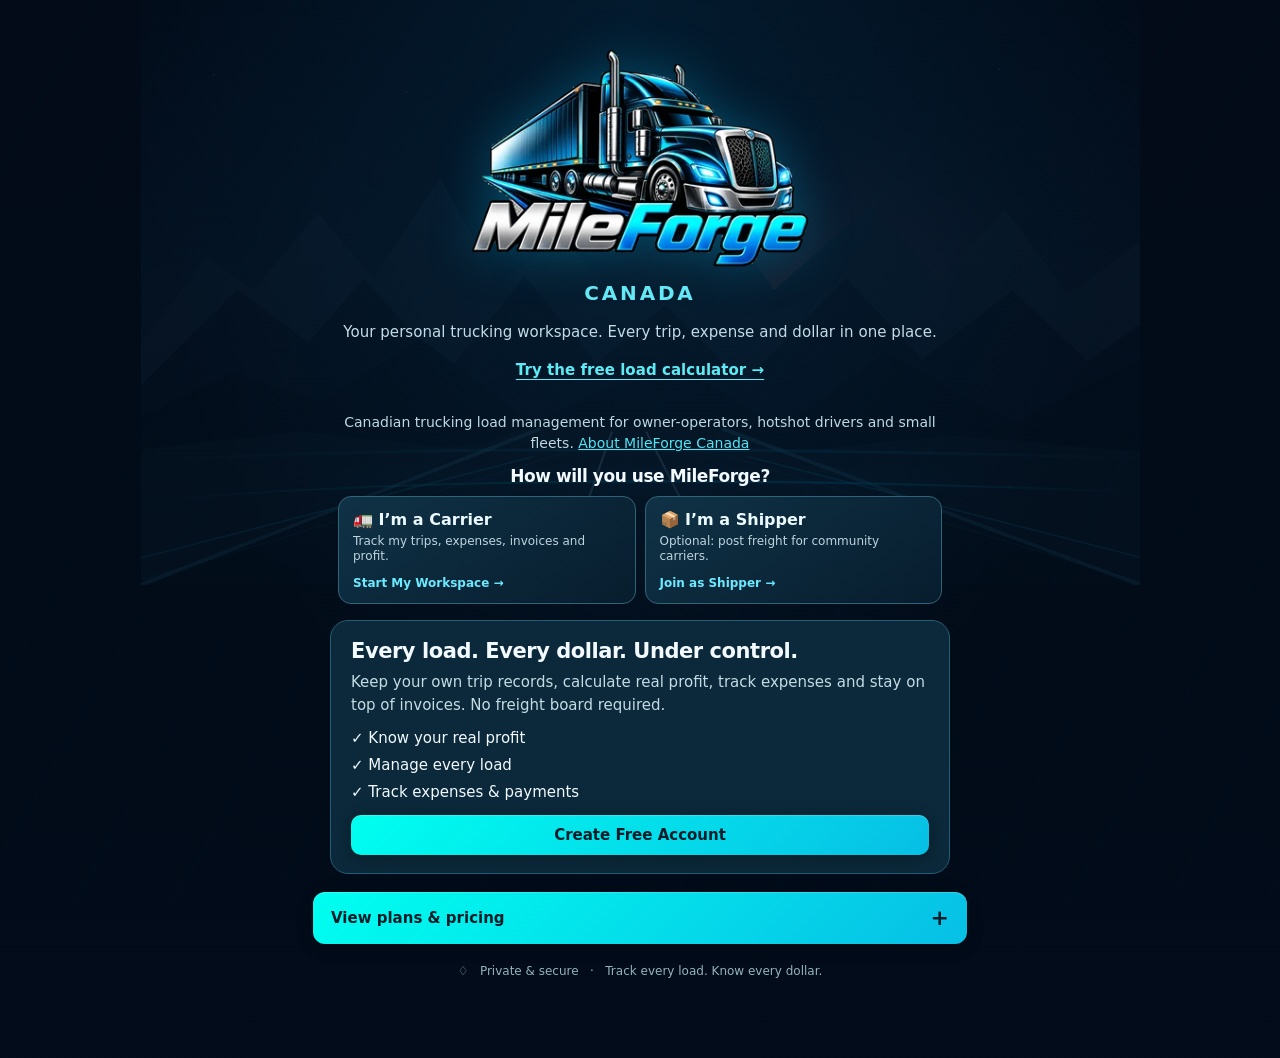
==== commit 11cb4f6a: "Position MileForge as personal trucking workspace with marketplace secondary" ====
--- a/index.html
+++ b/index.html
@@ -233,10 +233,10 @@
   <div class="entry-brand" aria-label="MileForge Canada">
     <img class="entry-approved-logo" src="/icons/mileforge-original-restored-v14.svg" alt="MileForge original truck logo" width="360" height="240">
     <div class="mf-country-label" style="font-size:clamp(15px,3.4vw,20px);font-weight:800;letter-spacing:.14em;color:#66e9f6;text-align:center;margin:-4px 0 12px">CANADA</div>
-    <p>Load management. Clear costs. Smarter decisions.</p><p class="public-calc-link"><a href="/calculator.html" style="color:#5deaf4;font-weight:750;text-decoration:underline;text-underline-offset:4px">Try the free load calculator →</a></p>
+    <p>Your personal trucking workspace. Every trip, expense and dollar in one place.</p><p class="public-calc-link"><a href="/calculator.html" style="color:#5deaf4;font-weight:750;text-decoration:underline;text-underline-offset:4px">Try the free load calculator →</a></p>
   </div>
   <p class="mf-public-identity" style="max-width:620px;margin:0 auto 12px;text-align:center;color:#bed9e3;font-size:14px">Canadian trucking load management for owner-operators, hotshot drivers and small fleets. <a href="/about.html" style="color:#53e5f3">About MileForge Canada</a></p>
-  <section class="mf-audience" aria-label="Choose how you use MileForge"><h2>How will you use MileForge?</h2><div class="mf-audience-grid"><button type="button" id="mfCarrierChoice" class="mf-audience-card" onclick="chooseAudience('carrier')"><strong>🚛 I’m a Carrier</strong><span>Find loads, track expenses and manage trips.</span><em>Join as Carrier →</em></button><button type="button" id="mfShipperChoice" class="mf-audience-card" onclick="chooseAudience('shipper')"><strong>📦 I’m a Shipper</strong><span>Post a load and connect with carriers.</span><em>Join as Shipper →</em></button></div></section>
+  <section class="mf-audience" aria-label="Choose how you use MileForge"><h2>How will you use MileForge?</h2><div class="mf-audience-grid"><button type="button" id="mfCarrierChoice" class="mf-audience-card" onclick="chooseAudience('carrier')"><strong>🚛 I’m a Carrier</strong><span>Track my trips, expenses, invoices and profit.</span><em>Start My Workspace →</em></button><button type="button" id="mfShipperChoice" class="mf-audience-card" onclick="chooseAudience('shipper')"><strong>📦 I’m a Shipper</strong><span>Optional: post freight for community carriers.</span><em>Join as Shipper →</em></button></div></section>
   <section id="auth" class="auth-panel mf-auth-collapsed" aria-labelledby="authTitle">
     <div class="auth-switch" role="tablist" aria-label="Account access">
       <button id="signinTab" type="button" role="tab" aria-selected="true" class="is-selected" onclick="setAuthMode('signin')">Sign in</button>
@@ -256,7 +256,7 @@
   </section>
   <section class="mf-simple-benefits" aria-label="Why MileForge" style="max-width:620px;margin:16px auto;padding:18px 20px;border:1px solid #245e74;border-radius:18px;background:#0b293a">
     <h2 style="font-size:21px;margin:0 0 8px">Every load. Every dollar. Under control.</h2>
-    <p style="color:#c4dbe5;line-height:1.55;margin:0 0 12px">Calculate real profit, manage loads, track expenses and stay on top of payments.</p>
+    <p style="color:#c4dbe5;line-height:1.55;margin:0 0 12px">Keep your own trip records, calculate real profit, track expenses and stay on top of invoices. No freight board required.</p>
     <div style="display:grid;gap:9px;margin-bottom:14px"><div>✓ Know your real profit</div><div>✓ Manage every load</div><div>✓ Track expenses &amp; payments</div></div>
     <button type="button" class="auth-submit" style="width:100%" onclick="chooseAudience('carrier')">Create Free Account</button>
   </section>
@@ -271,17 +271,17 @@
 
 <div id="appWorkspace" class="hidden">
 <section id="cinemaHero" class="cinema-hero compact-hero" aria-label="MileForge home">
- <div class="hero-content"><p class="hero-command-label"><span class="hero-status-dot" aria-hidden="true"></span>YOUR HAULING COMMAND CENTER</p><h1 class="hero-title">Manage your loads.<br><em>Know your numbers.</em></h1><p class="hero-desc">Calculate costs. Track expenses. Find better loads. Keep more profit.</p><figure class="mf-full-truck-image" aria-label="Full semi-truck and trailer">
+ <div class="hero-content"><p class="hero-command-label"><span class="hero-status-dot" aria-hidden="true"></span>YOUR PERSONAL TRUCKING WORKSPACE</p><h1 class="hero-title">Your trucking business.<br><em>All in one place.</em></h1><p class="hero-desc">Track your trips, record expenses, organize invoices and know what you earn. Your own trucking workspace first.</p><figure class="mf-full-truck-image" aria-label="Full semi-truck and trailer">
 <img src="https://videocdn.pollo.ai/web-cdn/pollo/production/cmvh718mb1oag10hwiqrz0hx7/image/1792820818899-77355eb4-16ca-4b2d-8479-2b3948c5339e.png" alt="Complete tractor and long enclosed trailer travelling together on an open highway" width="1672" height="941" loading="eager" fetchpriority="high" decoding="async" onerror="this.style.display='none'">
-</figure><button class="cinema-hero-cta" type="button" onclick="tab('profit')">Calculate your next load <span aria-hidden="true">→</span></button></div>
+</figure><button class="cinema-hero-cta" type="button" onclick="tab('profit')">Calculate trip profit <span aria-hidden="true">→</span></button></div>
 </section>
-<nav class="dashboard-nav" id="homeNav" aria-label="MileForge main navigation">
+<style id="mf-personal-workspace-priority">#homeNav{grid-template-columns:repeat(3,minmax(0,1fr))}#homeNav [data-tab="log"]{order:1}#homeNav [data-tab="profit"]{order:2}#homeNav [data-tab="equipment"]{order:3}#homeNav [data-tab="find"]{order:4}#homeNav [data-tab="post"]{order:5}#homeNav [data-tab="mine"]{order:6}#homeNav [data-tab="find"],#homeNav [data-tab="post"],#homeNav [data-tab="mine"]{opacity:.83}#homeNav .home-action{min-width:0}@media(max-width:580px){#homeNav{grid-template-columns:repeat(3,minmax(0,1fr));gap:8px}#homeNav .home-action{min-height:82px;padding:8px 3px;font-size:11px}}</style><p style="text-align:center;color:#c6e7ed;font-size:14px;margin:6px 0 10px">Start with your own trips and costs. Community freight tools are optional.</p><nav class="dashboard-nav" id="homeNav" aria-label="MileForge main navigation">
  <button type="button" class="home-action" data-tab="log" onclick="tab('log')" aria-label="View and track saved loads"><span class="nav-icon-frame"><svg class="action-icon" viewBox="0 0 32 32" fill="none" stroke="currentColor" stroke-width="1.8" stroke-linecap="round" stroke-linejoin="round" aria-hidden="true" focusable="false"><path class="nav-fill" d="M4.3 10.5 11.6 7l5.9 3.1V20H4.3z"/><path d="M4.3 10.5h13.2v9.4H4.3zM17.5 13h4.3l4 4.3v2.6h-8.3M7.8 12.9h6.2"/><circle cx="9.1" cy="21.2" r="2.1"/><circle cx="22.1" cy="21.2" r="2.1"/><path class="nav-detail" d="M6 6.4 11 4l5.2 2.4"/></svg></span><span class="nav-action-label">My Loads</span></button>
- <button type="button" class="home-action" data-tab="find" onclick="tab('find')" aria-label="Browse available loads"><span class="nav-icon-frame"><svg class="action-icon" viewBox="0 0 32 32" fill="none" stroke="currentColor" stroke-width="1.8" stroke-linecap="round" stroke-linejoin="round" aria-hidden="true" focusable="false"><path class="nav-fill" d="m9 10.6 6.4-3.4 6.5 3.4-6.5 3.4z"/><path d="m9 10.6 6.4-3.4 6.5 3.4-6.5 3.4zm0 0v6.9l6.4 3.5 6.5-3.5v-6.9M15.4 14v7"/><circle cx="17" cy="14.6" r="10.1" stroke-dasharray="30 3" stroke-opacity=".65"/><path class="nav-detail" d="m23.8 22 5 5"/></svg></span><span class="nav-action-label">Find Loads</span></button>
+ <button type="button" class="home-action" data-tab="find" onclick="tab('find')" aria-label="Browse available loads"><span class="nav-icon-frame"><svg class="action-icon" viewBox="0 0 32 32" fill="none" stroke="currentColor" stroke-width="1.8" stroke-linecap="round" stroke-linejoin="round" aria-hidden="true" focusable="false"><path class="nav-fill" d="m9 10.6 6.4-3.4 6.5 3.4-6.5 3.4z"/><path d="m9 10.6 6.4-3.4 6.5 3.4-6.5 3.4zm0 0v6.9l6.4 3.5 6.5-3.5v-6.9M15.4 14v7"/><circle cx="17" cy="14.6" r="10.1" stroke-dasharray="30 3" stroke-opacity=".65"/><path class="nav-detail" d="m23.8 22 5 5"/></svg></span><span class="nav-action-label">Community Loads</span></button>
  <button type="button" class="home-action" data-tab="profit" onclick="tab('profit')" aria-label="Calculate hauling profit"><span class="nav-icon-frame"><svg class="action-icon" viewBox="0 0 32 32" fill="none" stroke="currentColor" stroke-width="1.8" stroke-linecap="round" stroke-linejoin="round" aria-hidden="true" focusable="false"><rect class="nav-fill" x="4.8" y="6.8" width="22.5" height="19.5" rx="3.2"/><path d="M4.8 13.2V9.4a2.6 2.6 0 0 1 2.6-2.6h17.2a2.6 2.6 0 0 1 2.6 2.6v14.3a2.6 2.6 0 0 1-2.6 2.6H7.4a2.6 2.6 0 0 1-2.6-2.6zM9 21.6v-4.1m5 4.1v-7m5 7v-9.1"/><path class="nav-detail" d="M8.4 11.4h6.3M19 18.8l3.1-3.2 2.2 1.8" /></svg></span><span class="nav-action-label">Trip Profit</span></button>
  <button type="button" class="home-action" data-tab="equipment" onclick="tab('equipment')" aria-label="Manage truck and trailer"><span class="nav-icon-frame"><svg class="action-icon" viewBox="0 0 32 32" fill="none" stroke="currentColor" stroke-width="1.8" stroke-linecap="round" stroke-linejoin="round" aria-hidden="true" focusable="false"><path class="nav-fill" d="M3.5 9.2h17v10.6h-17z"/><path d="M3.5 9.2h17v10.6h-17zM20.5 12.5h3.1l4.5 4.2v3.1h-7.6M6.5 12.3h10.6M6.5 15.3h10.6"/><circle cx="9.2" cy="21.2" r="2.2"/><circle cx="24.8" cy="21.2" r="2.2"/><path class="nav-detail" d="M21.7 15.2h3.4l2 1.8"/></svg></span><span class="nav-action-label">My Truck</span></button>
- <button type="button" class="home-action" data-tab="post" onclick="tab('post')" aria-label="Post a Load"><span class="nav-icon-frame"><svg class="action-icon" viewBox="0 0 32 32" fill="none" stroke="currentColor" stroke-width="1.8" stroke-linecap="round" stroke-linejoin="round" aria-hidden="true" focusable="false"><path class="nav-fill" d="M8.2 4.8h15.6a2.4 2.4 0 0 1 2.4 2.4v17.6a2.4 2.4 0 0 1-2.4 2.4H8.2a2.4 2.4 0 0 1-2.4-2.4V7.2a2.4 2.4 0 0 1 2.4-2.4z"/><rect x="5.8" y="4.8" width="20.4" height="22.4" rx="2.4"/><path d="M16 10.5v10.8M10.6 16h10.8"/><path class="nav-detail" d="M10.5 1.9h11M12 29.8h8"/></svg></span><span class="nav-action-label">Post a Load</span></button>
- <button type="button" class="home-action" data-tab="mine" onclick="tab('mine')" aria-label="Manage marketplace jobs and inquiries"><span class="nav-icon-frame"><svg class="action-icon" viewBox="0 0 32 32" fill="none" stroke="currentColor" stroke-width="1.8" stroke-linecap="round" stroke-linejoin="round" aria-hidden="true" focusable="false"><path class="nav-fill" d="M7.1 5.1h17.8v22H7.1z"/><rect x="7.1" y="5.1" width="17.8" height="22" rx="2.3"/><path d="M12 3.7h8v3.4h-8zM11 13.1l1.8 1.9 3-3.3M17.9 13.4h3.3M11 20l1.8 1.9 3-3.3M17.9 20.3h3.3"/><path class="nav-detail" d="M12 3.7v-1h8v1"/></svg></span><span class="nav-action-label">My Jobs</span></button>
+ <button type="button" class="home-action" data-tab="post" onclick="tab('post')" aria-label="Post a Load"><span class="nav-icon-frame"><svg class="action-icon" viewBox="0 0 32 32" fill="none" stroke="currentColor" stroke-width="1.8" stroke-linecap="round" stroke-linejoin="round" aria-hidden="true" focusable="false"><path class="nav-fill" d="M8.2 4.8h15.6a2.4 2.4 0 0 1 2.4 2.4v17.6a2.4 2.4 0 0 1-2.4 2.4H8.2a2.4 2.4 0 0 1-2.4-2.4V7.2a2.4 2.4 0 0 1 2.4-2.4z"/><rect x="5.8" y="4.8" width="20.4" height="22.4" rx="2.4"/><path d="M16 10.5v10.8M10.6 16h10.8"/><path class="nav-detail" d="M10.5 1.9h11M12 29.8h8"/></svg></span><span class="nav-action-label">Post Freight</span></button>
+ <button type="button" class="home-action" data-tab="mine" onclick="tab('mine')" aria-label="Manage marketplace jobs and inquiries"><span class="nav-icon-frame"><svg class="action-icon" viewBox="0 0 32 32" fill="none" stroke="currentColor" stroke-width="1.8" stroke-linecap="round" stroke-linejoin="round" aria-hidden="true" focusable="false"><path class="nav-fill" d="M7.1 5.1h17.8v22H7.1z"/><rect x="7.1" y="5.1" width="17.8" height="22" rx="2.3"/><path d="M12 3.7h8v3.4h-8zM11 13.1l1.8 1.9 3-3.3M17.9 13.4h3.3M11 20l1.8 1.9 3-3.3M17.9 20.3h3.3"/><path class="nav-detail" d="M12 3.7v-1h8v1"/></svg></span><span class="nav-action-label">Community Requests</span></button>
 </nav>
 <p id="workspaceMsg" class="work-toast" role="status" aria-live="polite"></p><div class="work-toolbar" aria-label="Additional business tools"><button type="button" class="secondary" data-tab="expenses" onclick="tab('expenses')"><span class="nav-mini-icon"><svg class="nav-mini-svg" viewBox="0 0 32 32" fill="none" stroke="currentColor" stroke-width="1.8" stroke-linecap="round" stroke-linejoin="round" aria-hidden="true" focusable="false"><path class="nav-fill" d="M6 3.7h20v24l-3-2-3 2-4-2-3 2-4-2-3 2z"/><path d="M6 3.7h20v24l-3-2-3 2-4-2-3 2-4-2-3 2zM9.5 10.4h13M9.5 13.9h6"/><path class="nav-detail" d="M20 17.2c-2.3-1.3-4.9 2.3-2 3.1 3 1 0 4.4-2.2 3M19.2 16.6v1.7m0 6.6v1.5"/></svg></span><span class="nav-mini-label">Expenses</span></button><button type="button" class="secondary" data-tab="reports" onclick="tab('reports')"><span class="nav-mini-icon"><svg class="nav-mini-svg" viewBox="0 0 32 32" fill="none" stroke="currentColor" stroke-width="1.8" stroke-linecap="round" stroke-linejoin="round" aria-hidden="true" focusable="false"><path class="nav-fill" d="M5.7 25.5V16h4.1v9.5zm8.1 0V12h4.1v13.5zm8.1 0V7h4.1v18.5z"/><path d="M5.7 25.5V16h4.1v9.5zm8.1 0V12h4.1v13.5zm8.1 0V7h4.1v18.5zM4.2 5.8l8 2.5 6.5-4 8 1.3"/><path class="nav-detail" d="m23.8 3.1 3 2.5-3.7 2"/></svg></span><span class="nav-mini-label">Reports</span></button><button type="button" class="secondary" data-tab="plans" onclick="tab('plans')"><span class="nav-mini-icon"><svg class="nav-mini-svg" viewBox="0 0 32 32" fill="none" stroke="currentColor" stroke-width="1.8" stroke-linecap="round" stroke-linejoin="round" aria-hidden="true" focusable="false"><path class="nav-fill" d="M16 3.5 27.2 10v12.3L16 28.5 4.8 22.3V10z"/><path d="M16 3.5 27.2 10v12.3L16 28.5 4.8 22.3V10z"/><path d="m16 9.4 2.1 4.5 4.9.7-3.5 3.6.8 4.9-4.3-2.4-4.3 2.4.8-4.9-3.5-3.6 4.9-.7z"/><path class="nav-detail" d="m10 6.9 6-3.4 6 3.4"/></svg></span><span class="nav-mini-label">My Plan</span></button></div><div id="sectionBack" class="section-back hidden"><button type="button" class="back-button" onclick="tab('overview')" aria-label="Back to home">← <span>Home</span></button></div>
 
